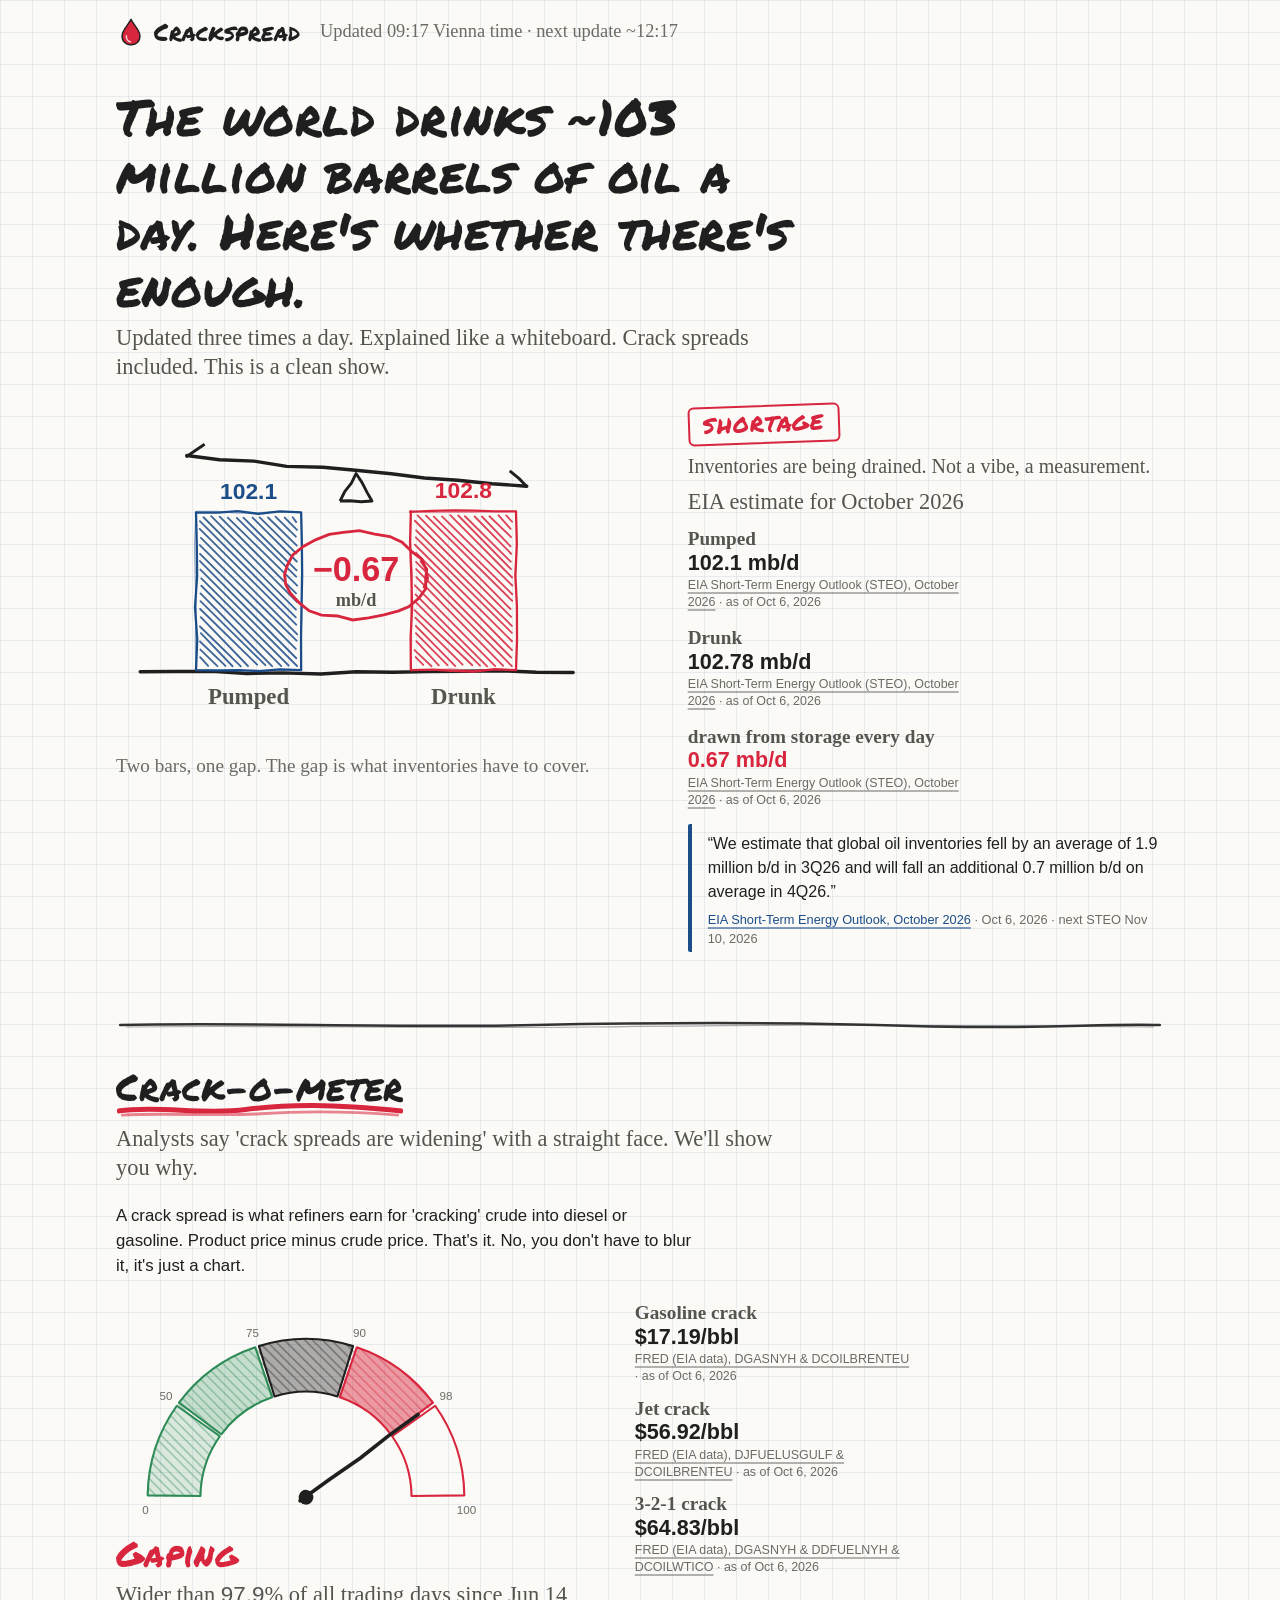
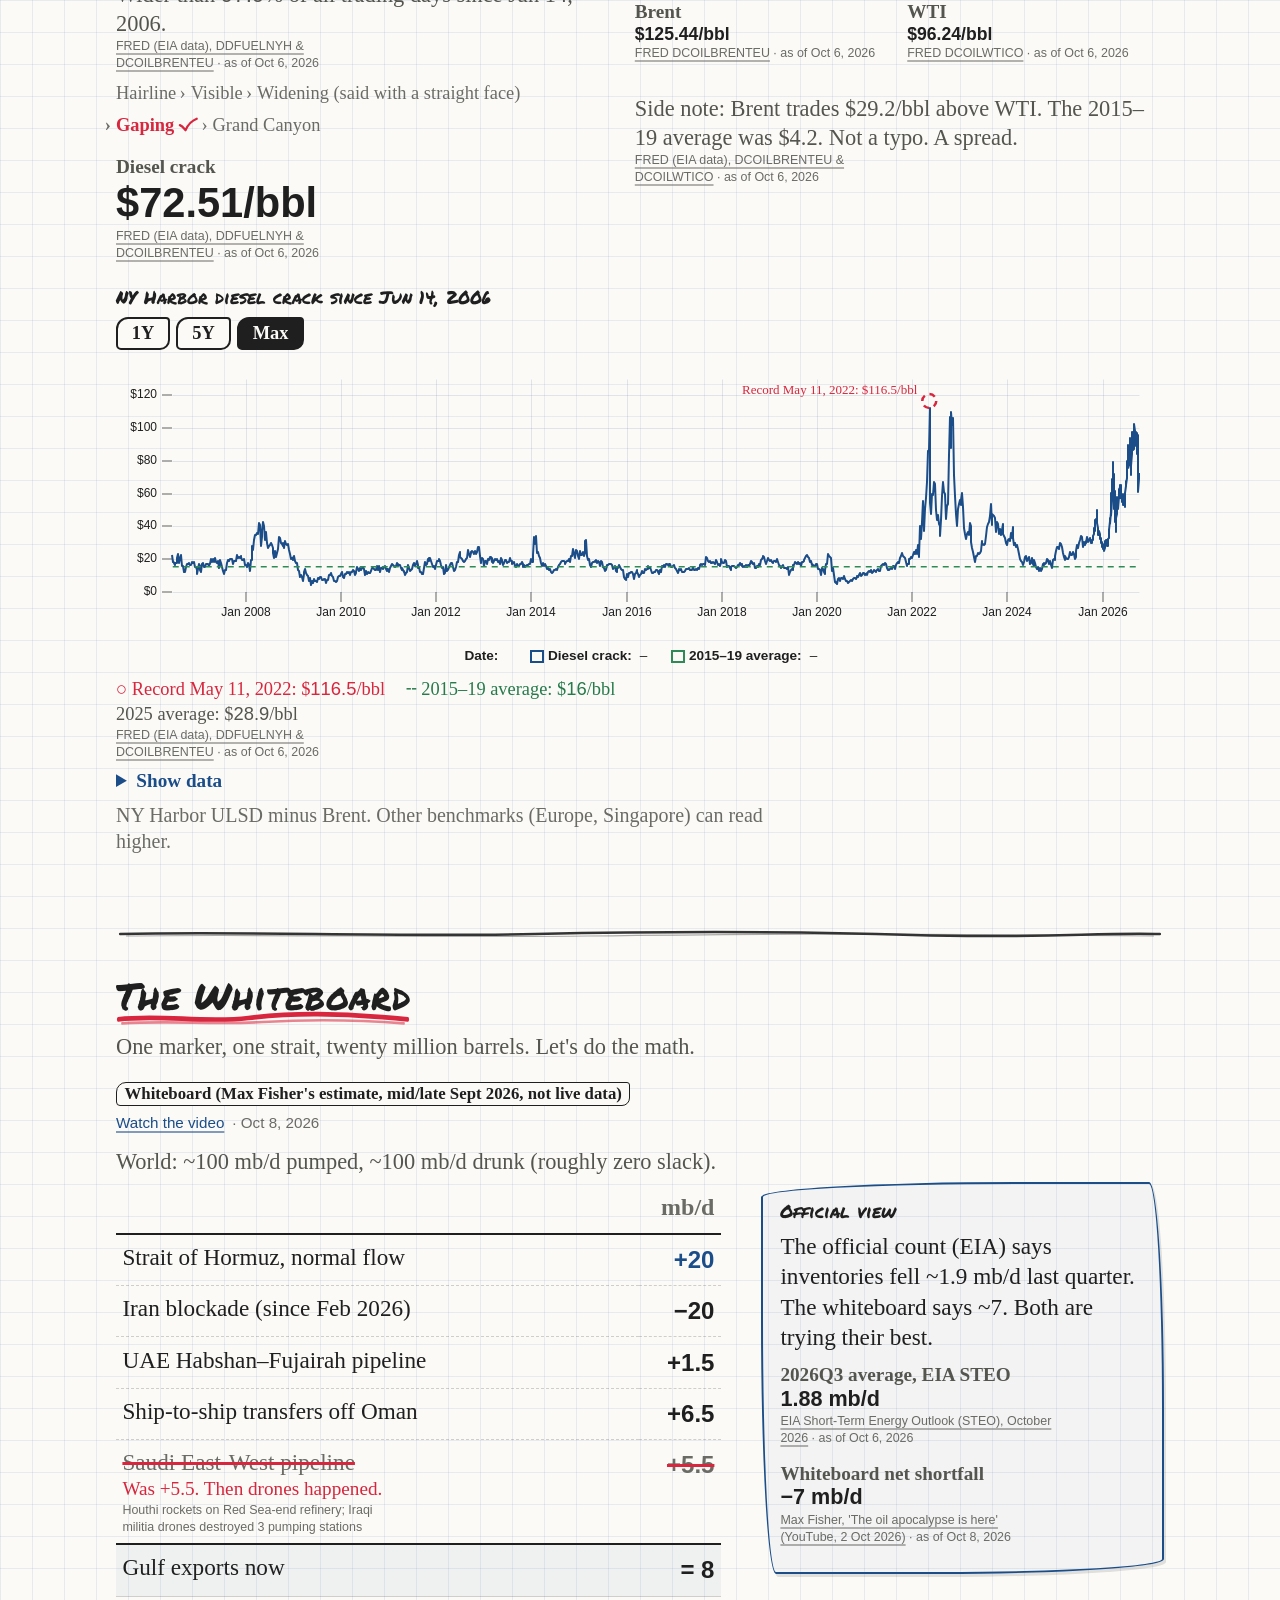
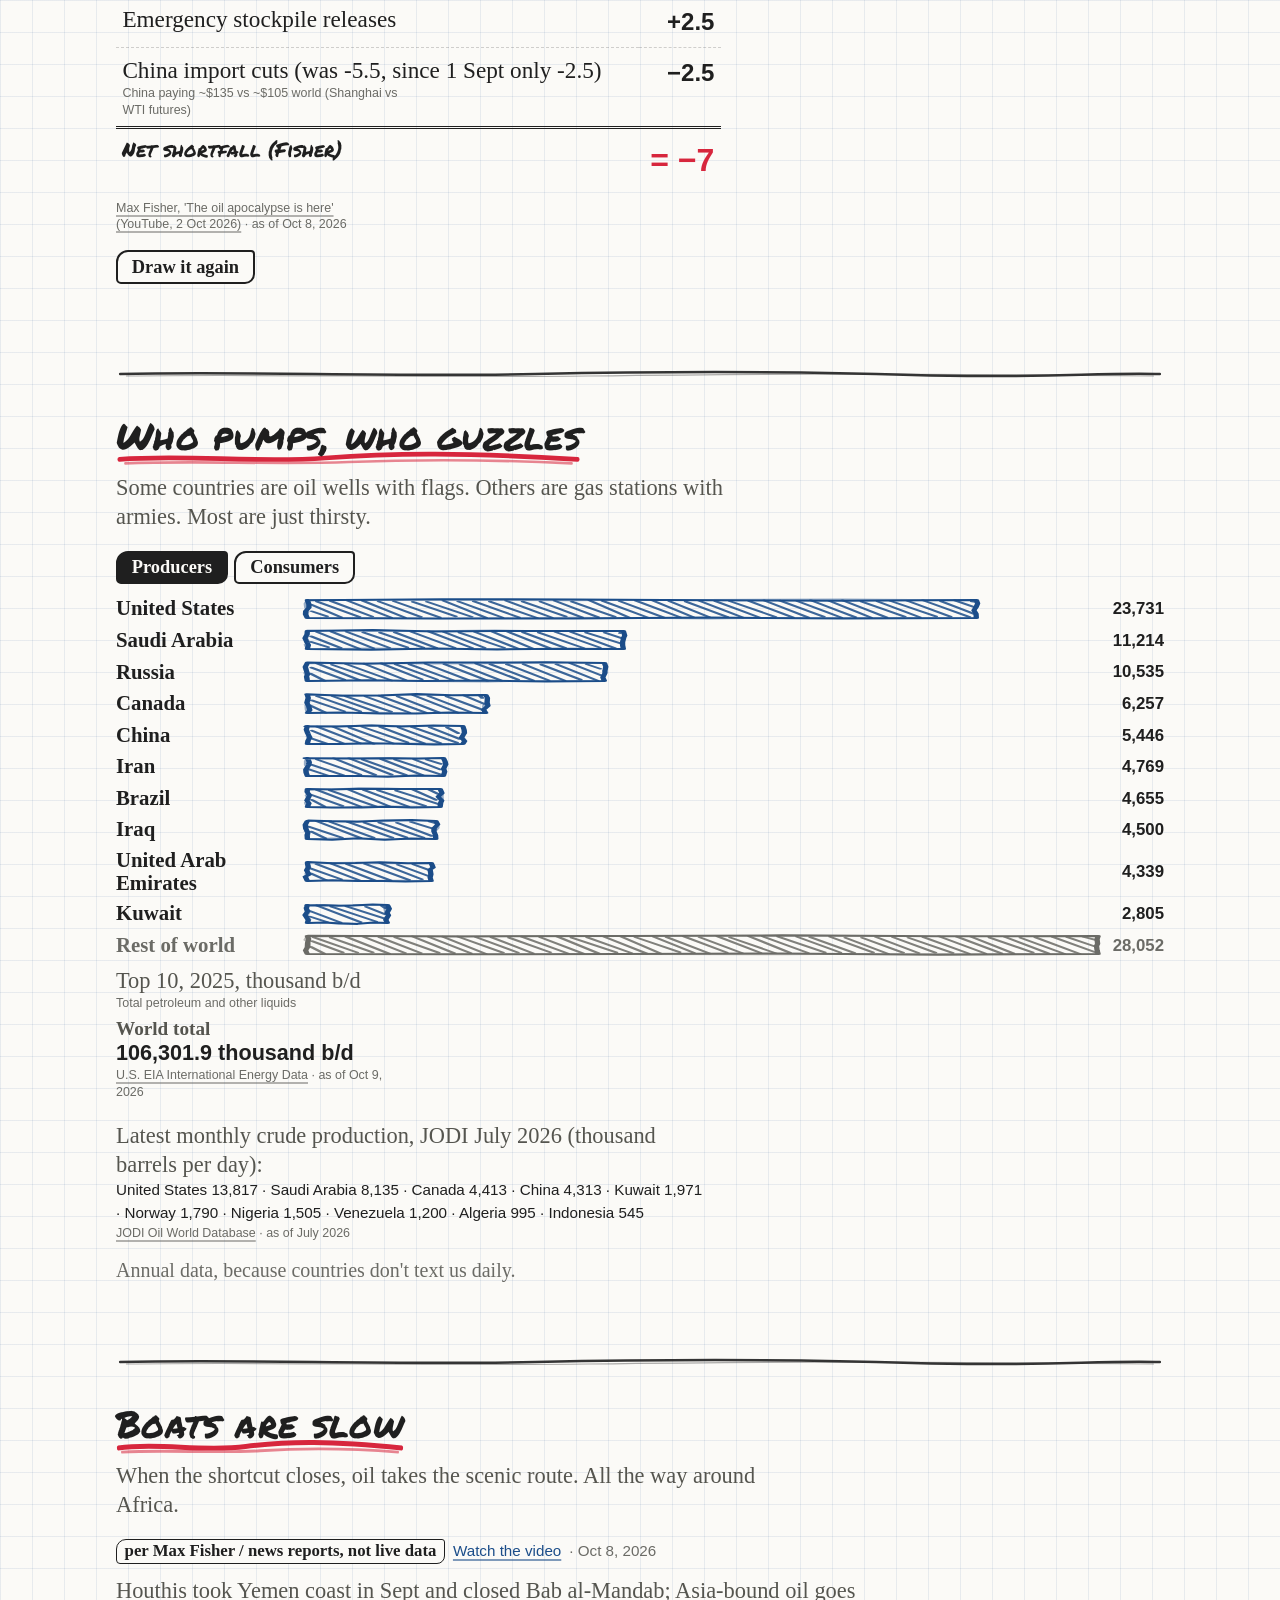
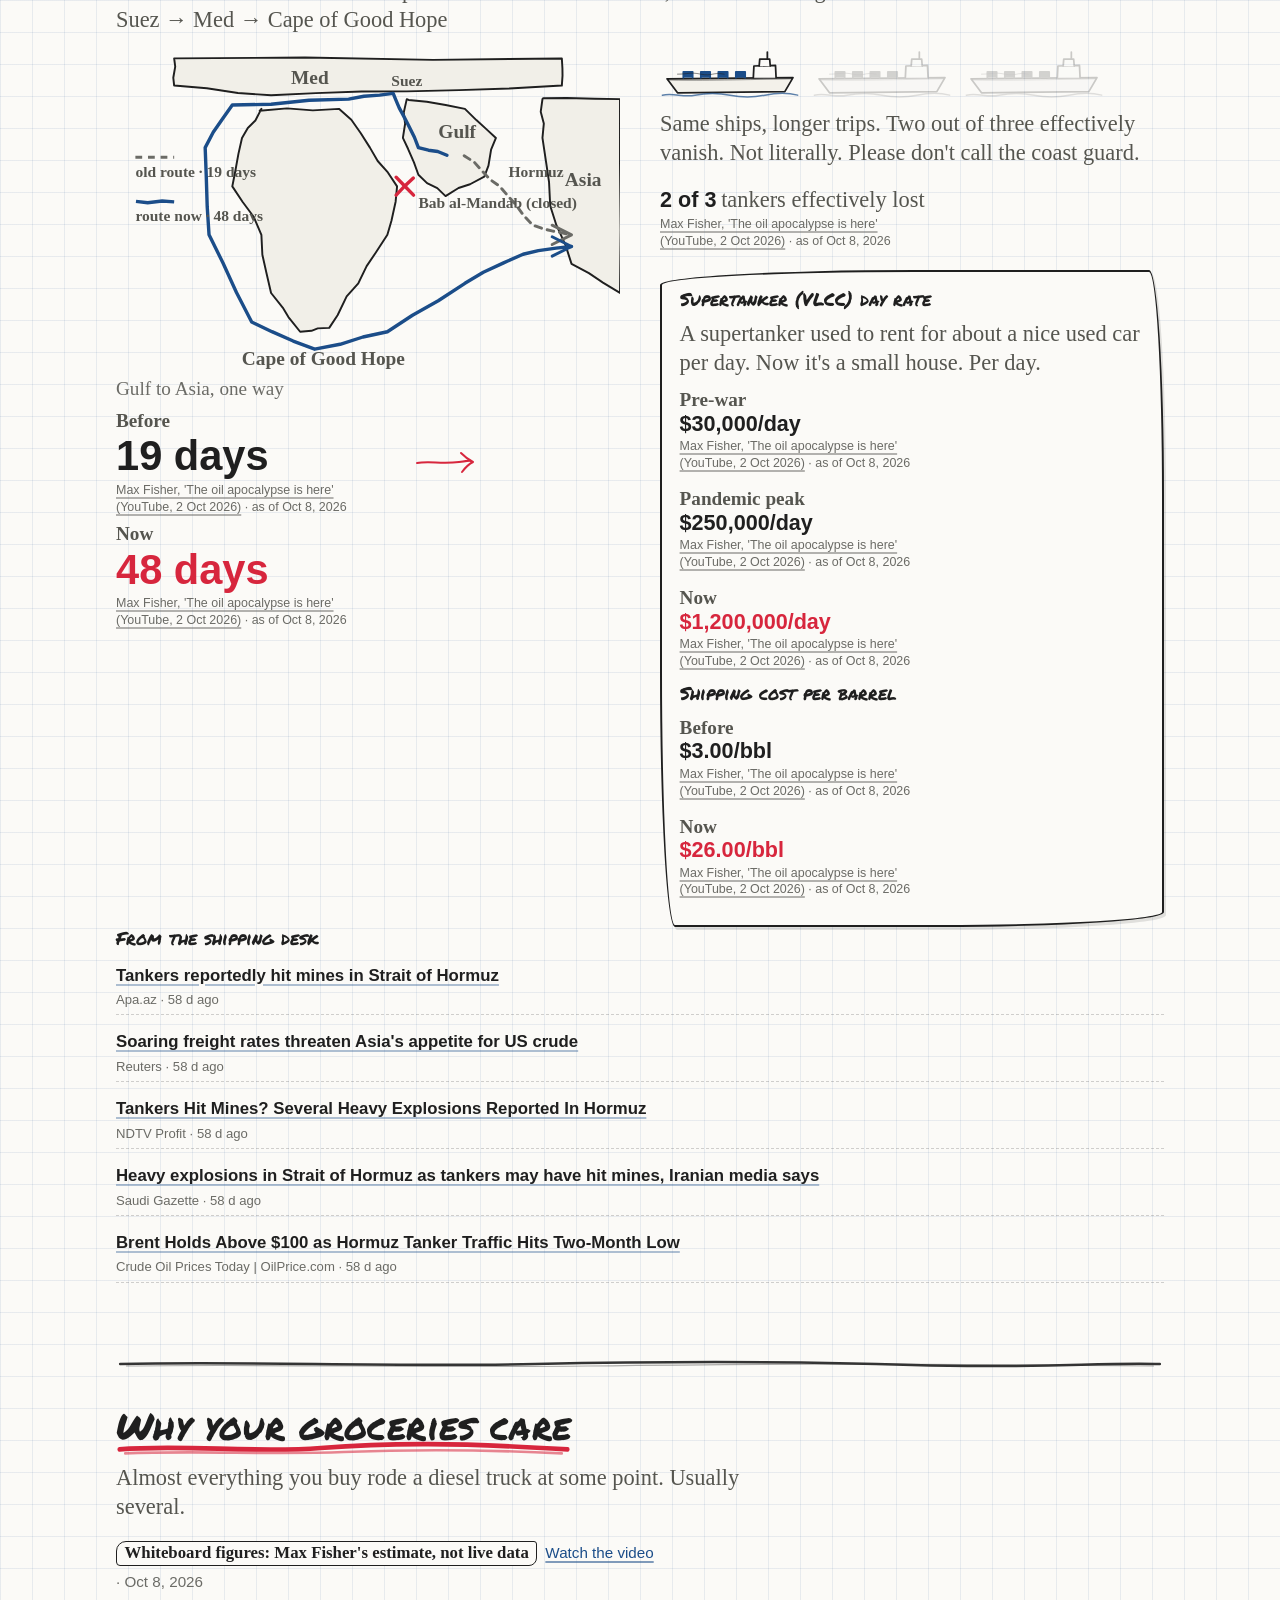
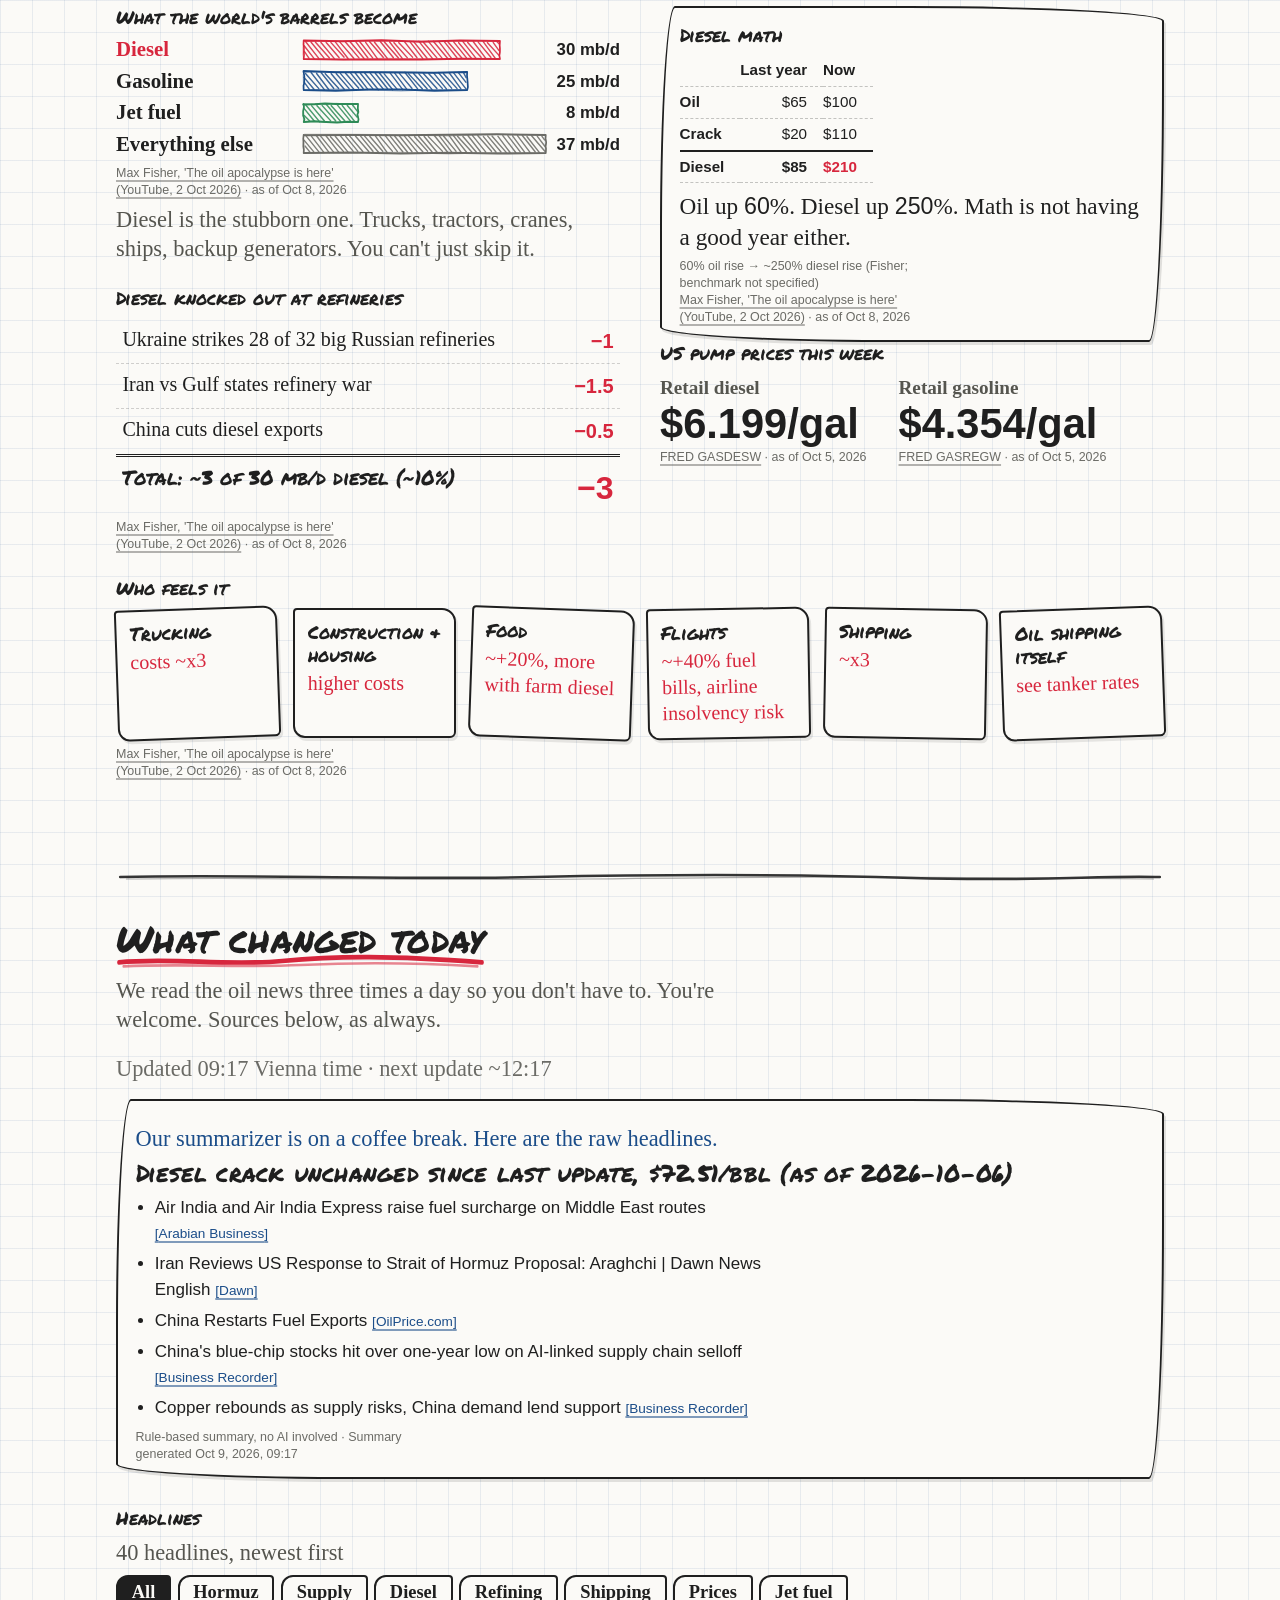
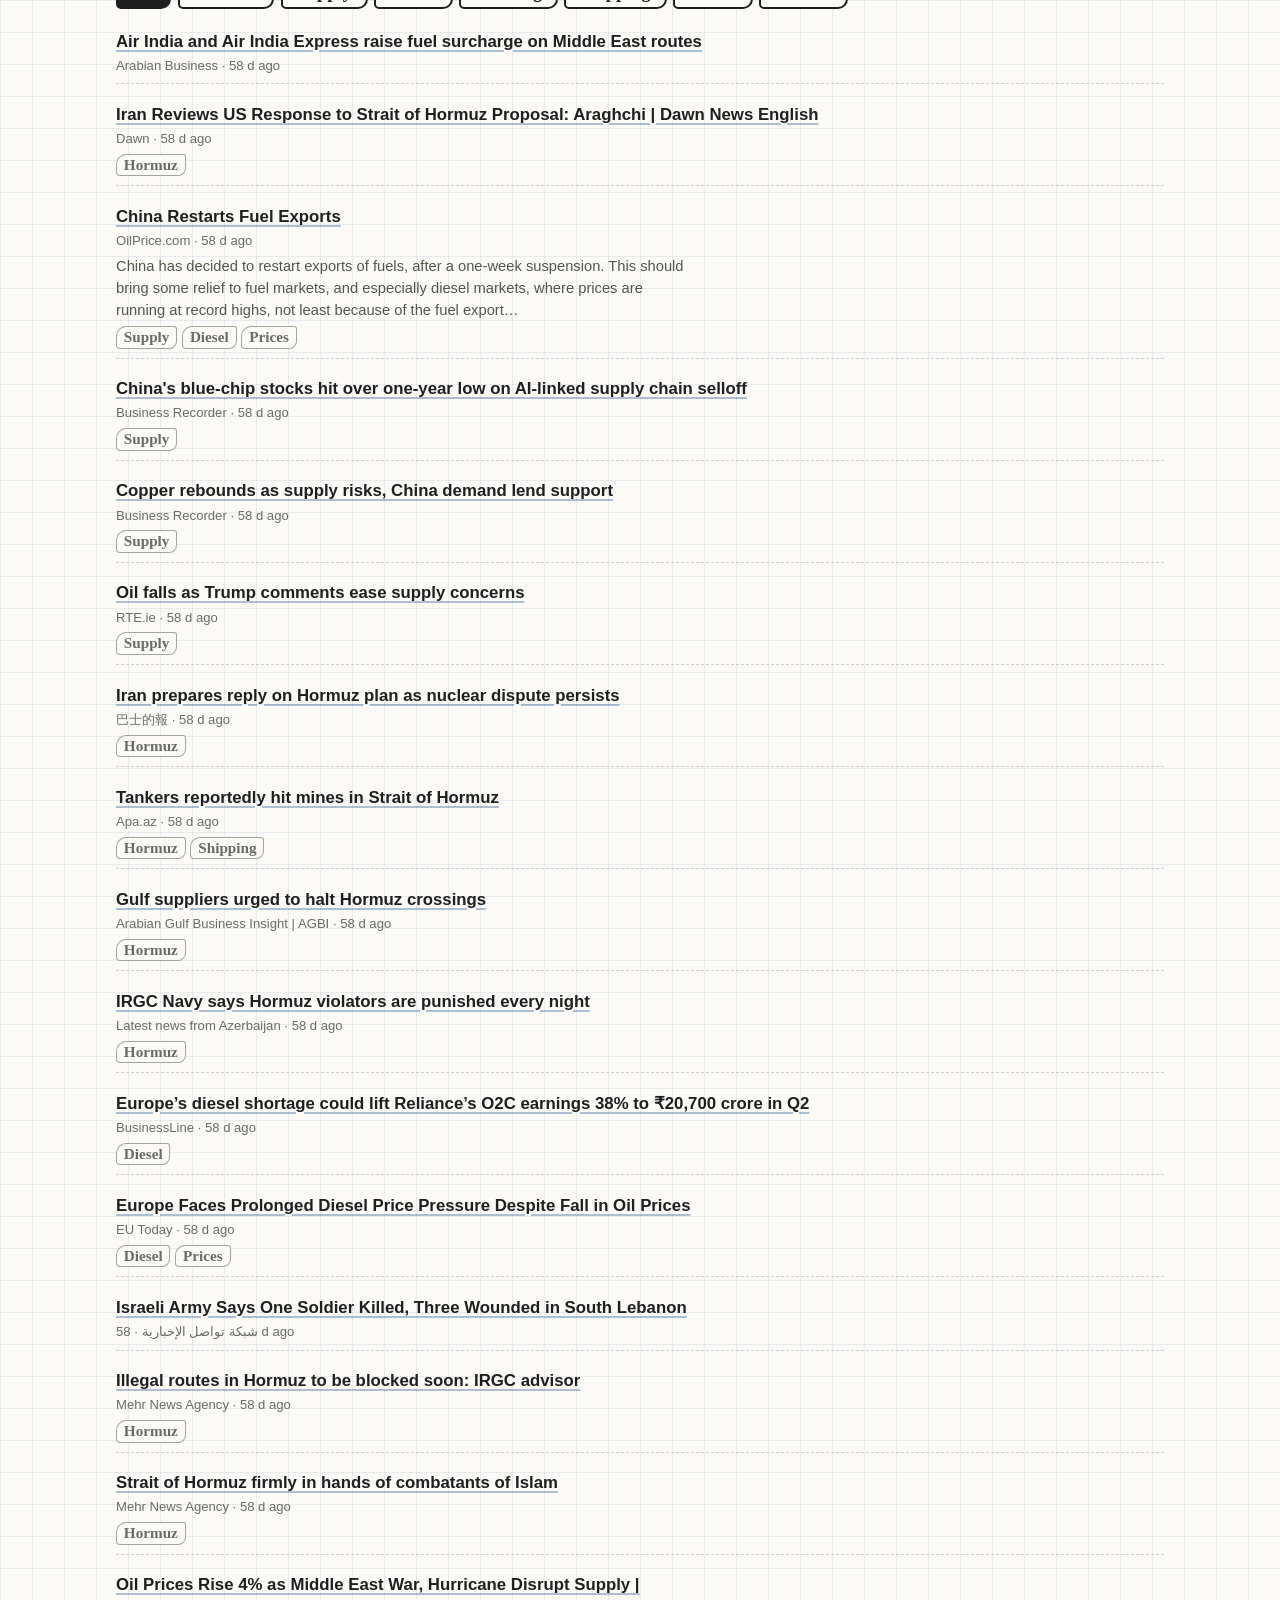
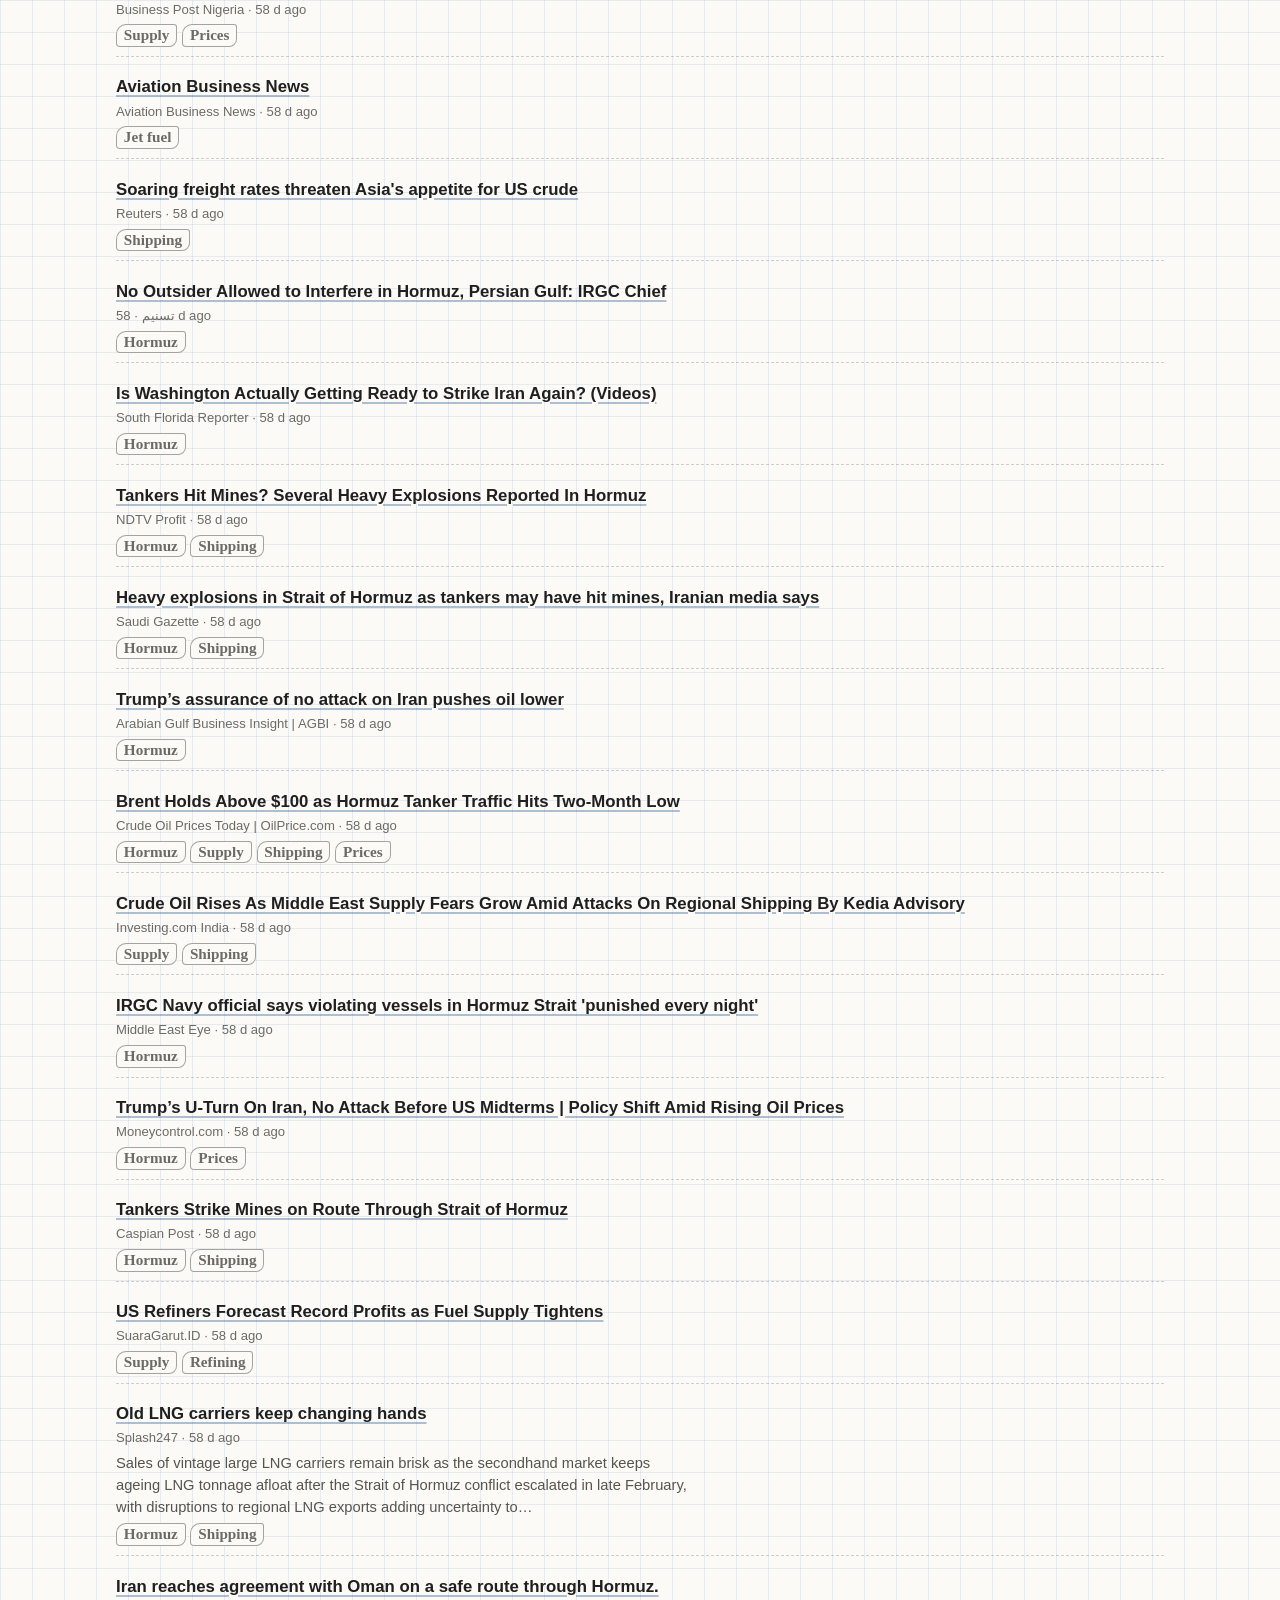
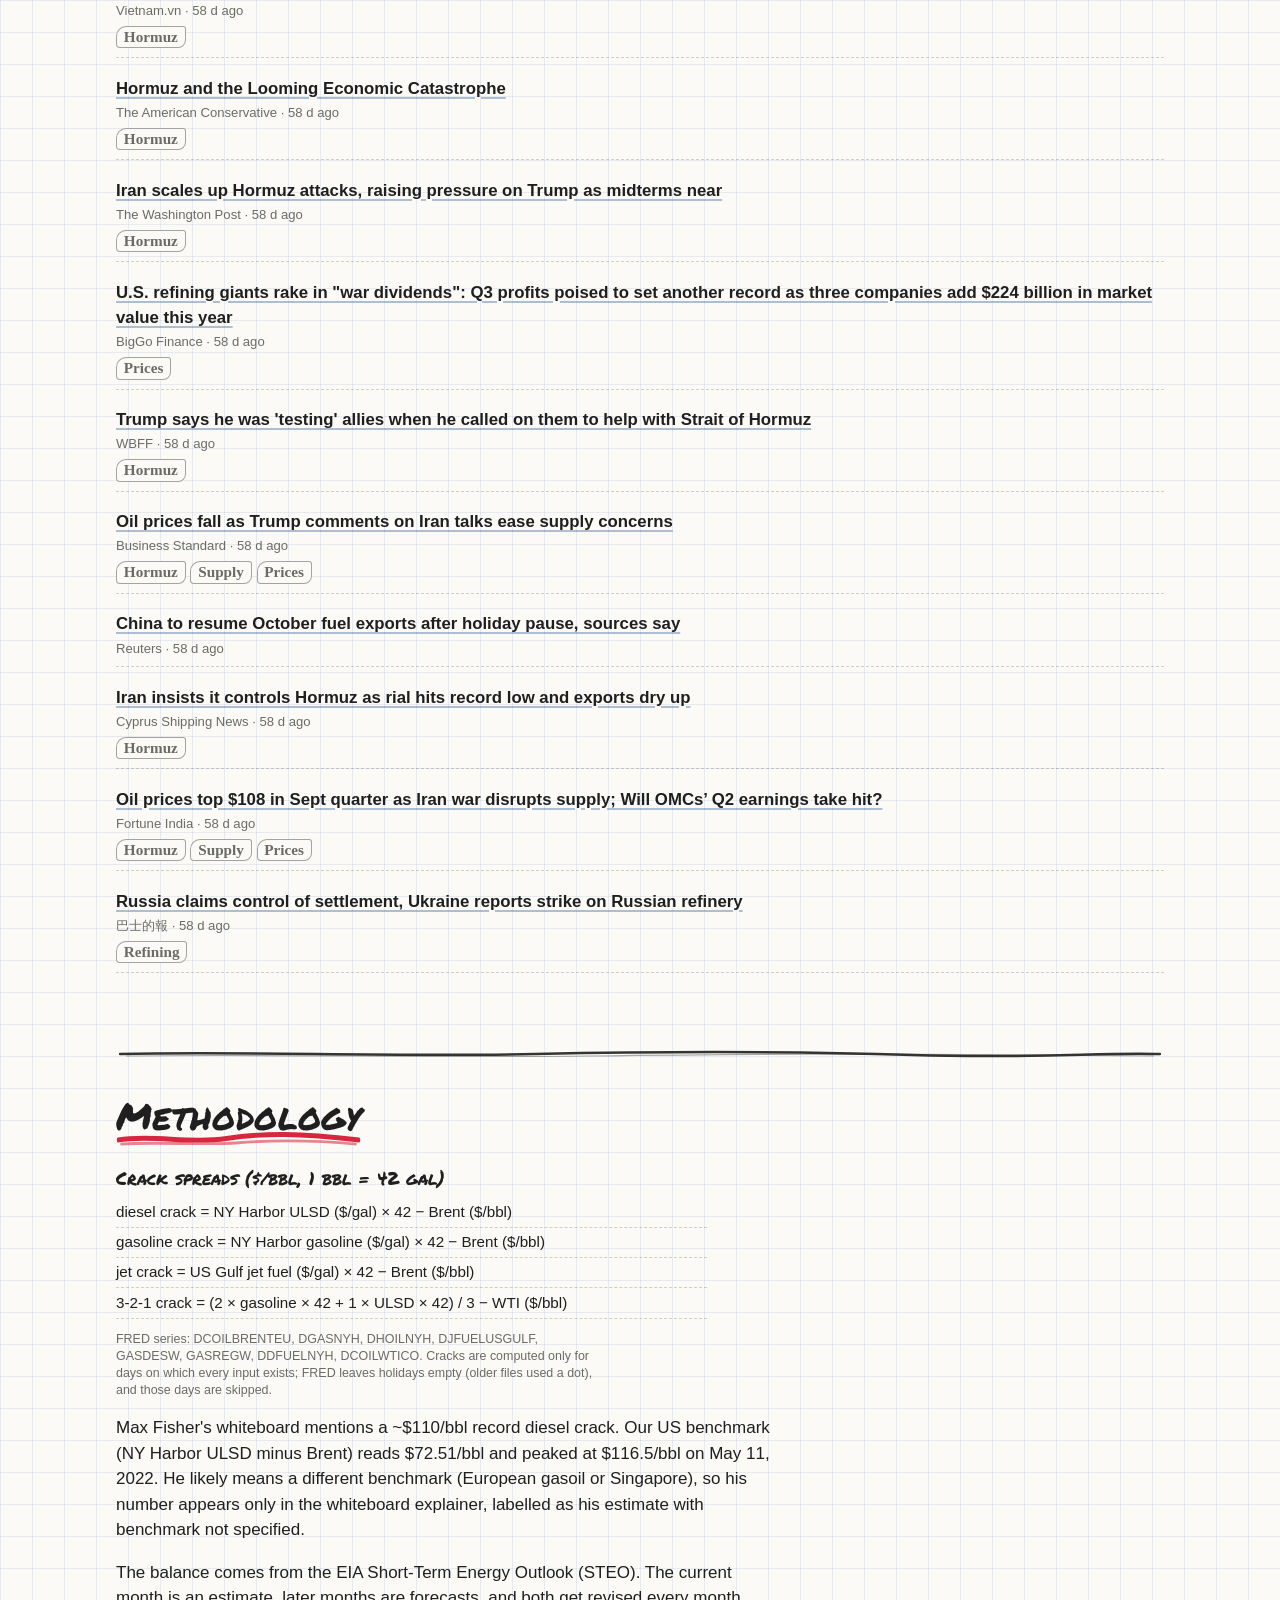
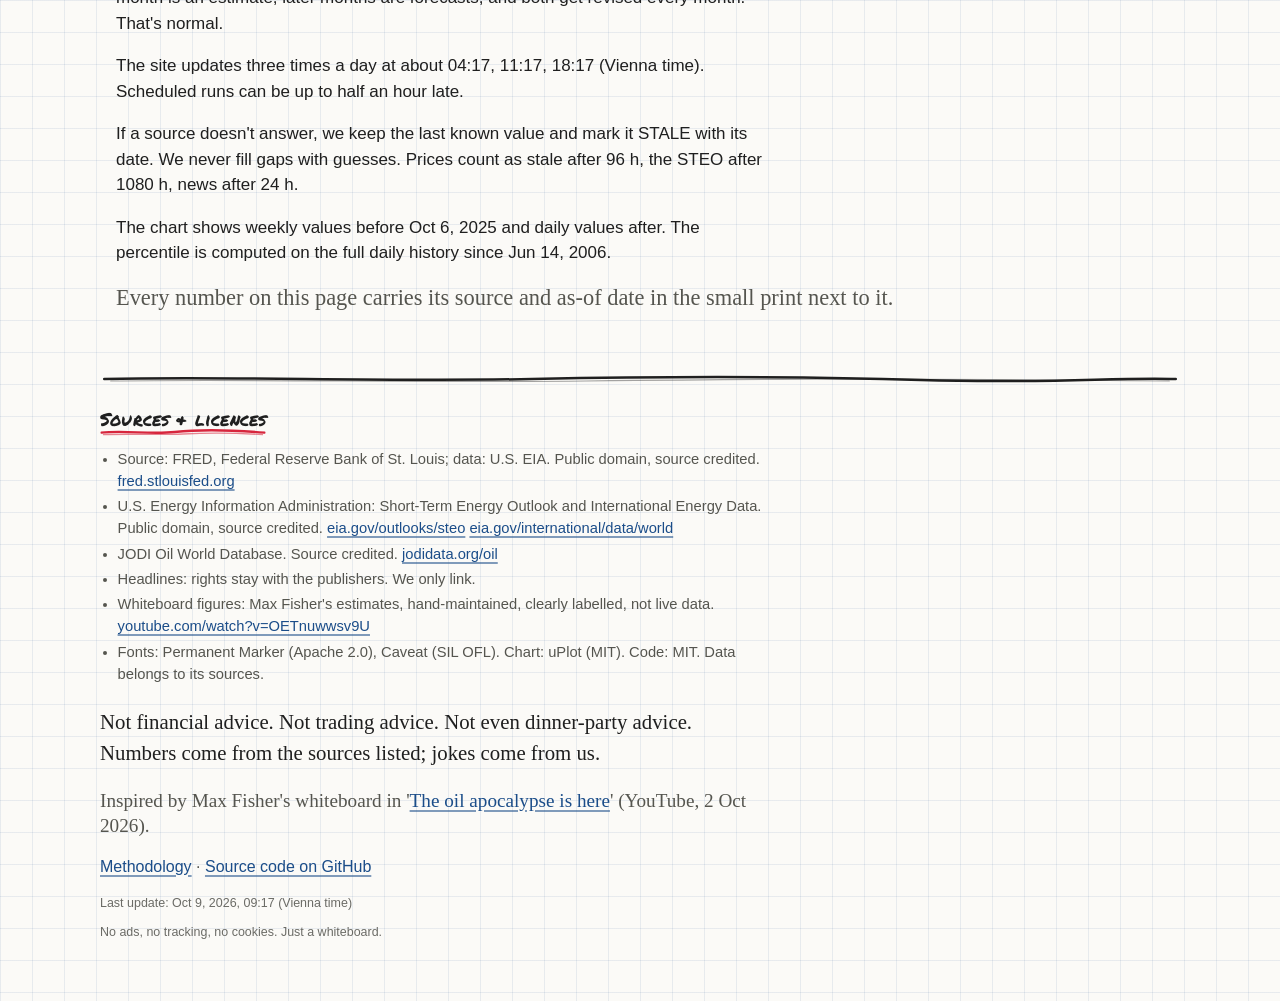
==== site/index.html @ 5ef62607 "Crackspread: initial build — fetch scripts, data, whiteboard frontend, tests, CI Built from CLAUDE.m" ====
<!doctype html>
<html lang="en">
<head>
  <meta charset="utf-8">
  <meta name="viewport" content="width=device-width, initial-scale=1">
  <title>Crackspread</title>
  <meta name="description" content="The world oil balance, crack spreads and what they mean for trucks, food and flights. Explained like a whiteboard, updated three times a day.">
  <meta name="theme-color" content="#FBFAF7">
  <meta name="robots" content="index, follow">
  <link rel="canonical" href="https://fixoa.github.io/crackspread/">
  <meta property="og:type" content="website">
  <meta property="og:site_name" content="Crackspread">
  <meta property="og:title" content="Crackspread">
  <meta property="og:description" content="The world oil balance, crack spreads and what they mean for trucks, food and flights. Explained like a whiteboard, updated three times a day.">
  <meta property="og:url" content="https://fixoa.github.io/crackspread/">
  <meta property="og:image" content="https://fixoa.github.io/crackspread/img/og.png">
  <meta property="og:image:width" content="1200">
  <meta property="og:image:height" content="630">
  <meta name="twitter:card" content="summary_large_image">
  <meta name="twitter:title" content="Crackspread">
  <meta name="twitter:description" content="The world oil balance, crack spreads and what they mean for trucks, food and flights. Explained like a whiteboard, updated three times a day.">
  <meta name="twitter:image" content="https://fixoa.github.io/crackspread/img/og.png">
  <link rel="icon" href="./favicon.svg" type="image/svg+xml">
  <link rel="stylesheet" href="./js/vendor/uPlot.min.css">
  <link rel="stylesheet" href="./css/style.css">
  <script src="./js/vendor/uPlot.iife.min.js" defer></script>
  <script type="module" src="./js/app.js"></script>
</head>
<body>
  <a class="skip" href="#main" id="skip-link"></a>

  <header class="masthead wrap">
    <a class="brand" href="./"><img src="./favicon.svg" alt="" width="30" height="30"><span id="brand-name"></span></a>
    <p class="updated hand" id="masthead-updated"></p>
    <nav id="lang-nav" class="lang" hidden></nav>
  </header>

  <main id="main" class="wrap">
    <section id="hero" class="section hero" aria-labelledby="hero-title">
      <h1 id="hero-title"></h1>
      <p class="sub hand" id="hero-sub"></p>
      <div class="body" id="hero-body"></div>
    </section>

    <section id="crack" class="section" aria-labelledby="crack-title">
      <h2 id="crack-title"></h2>
      <p class="sub hand" id="crack-sub"></p>
      <div class="body" id="crack-body"></div>
    </section>

    <section id="whiteboard" class="section" aria-labelledby="whiteboard-title">
      <h2 id="whiteboard-title"></h2>
      <p class="sub hand" id="whiteboard-sub"></p>
      <div class="body" id="whiteboard-body"></div>
    </section>

    <section id="countries" class="section" aria-labelledby="countries-title">
      <h2 id="countries-title"></h2>
      <p class="sub hand" id="countries-sub"></p>
      <div class="body" id="countries-body"></div>
    </section>

    <section id="shipping" class="section" aria-labelledby="shipping-title">
      <h2 id="shipping-title"></h2>
      <p class="sub hand" id="shipping-sub"></p>
      <div class="body" id="shipping-body"></div>
    </section>

    <section id="groceries" class="section" aria-labelledby="groceries-title">
      <h2 id="groceries-title"></h2>
      <p class="sub hand" id="groceries-sub"></p>
      <div class="body" id="groceries-body"></div>
    </section>

    <section id="news" class="section" aria-labelledby="news-title">
      <h2 id="news-title"></h2>
      <p class="sub hand" id="news-sub"></p>
      <div class="body" id="news-body"></div>
    </section>

    <section id="methodology" class="section" aria-labelledby="methodology-title">
      <h2 id="methodology-title"></h2>
      <div class="body" id="methodology-body"></div>
    </section>

    <section id="donate" class="section" aria-labelledby="donate-title" hidden>
      <h2 id="donate-title"></h2>
      <div class="body" id="donate-body"></div>
    </section>
  </main>

  <footer id="footer" class="wrap">
    <div id="footer-body"></div>
  </footer>
</body>
</html>
---- site/js/vendor/uPlot.min.css ----
.uplot, .uplot *, .uplot *::before, .uplot *::after {box-sizing: border-box;}.uplot {font-family: system-ui, -apple-system, "Segoe UI", Roboto, "Helvetica Neue", Arial, "Noto Sans", sans-serif, "Apple Color Emoji", "Segoe UI Emoji", "Segoe UI Symbol", "Noto Color Emoji";line-height: 1.5;width: min-content;}.u-title {text-align: center;font-size: 18px;font-weight: bold;}.u-wrap {position: relative;user-select: none;}.u-over, .u-under {position: absolute;}.u-under {overflow: hidden;}.uplot canvas {display: block;position: relative;width: 100%;height: 100%;}.u-axis {position: absolute;}.u-legend {font-size: 14px;margin: auto;text-align: center;}.u-inline {display: block;}.u-inline * {display: inline-block;}.u-inline tr {margin-right: 16px;}.u-legend th {font-weight: 600;}.u-legend th > * {vertical-align: middle;display: inline-block;}.u-legend .u-marker {width: 1em;height: 1em;margin-right: 4px;background-clip: padding-box !important;}.u-inline.u-live th::after {content: ":";vertical-align: middle;}.u-inline:not(.u-live) .u-value {display: none;}.u-series > * {padding: 4px;}.u-series th {cursor: pointer;}.u-legend .u-off > * {opacity: 0.3;}.u-select {background: rgba(0,0,0,0.07);position: absolute;pointer-events: none;}.u-cursor-x, .u-cursor-y {position: absolute;left: 0;top: 0;pointer-events: none;will-change: transform;}.u-hz .u-cursor-x, .u-vt .u-cursor-y {height: 100%;border-right: 1px dashed #607D8B;}.u-hz .u-cursor-y, .u-vt .u-cursor-x {width: 100%;border-bottom: 1px dashed #607D8B;}.u-cursor-pt {position: absolute;top: 0;left: 0;border-radius: 50%;border: 0 solid;pointer-events: none;will-change: transform;/*this has to be !important since we set inline "background" shorthand */background-clip: padding-box !important;}.u-axis.u-off, .u-select.u-off, .u-cursor-x.u-off, .u-cursor-y.u-off, .u-cursor-pt.u-off {display: none;}
---- site/css/style.css ----
/* Crackspread: whiteboard look. Off-white board, faint grid, marker colours, hand fonts for words,
 * a plain sans with tabular figures for every number. Mobile first. */

@font-face {
  font-family: 'Permanent Marker';
  font-style: normal;
  font-weight: 400;
  font-display: swap;
  src: url('../fonts/PermanentMarker-latin.woff2') format('woff2');
  unicode-range: U+0000-00FF, U+0131, U+0152-0153, U+02BB-02BC, U+02C6, U+02DA, U+02DC, U+0304, U+0308, U+0329, U+2000-206F, U+20AC, U+2122, U+2191, U+2193, U+2212, U+2215, U+FEFF, U+FFFD;
}
@font-face {
  font-family: 'Caveat';
  font-style: normal;
  font-weight: 400 700;
  font-display: swap;
  src: url('../fonts/Caveat-latin.woff2') format('woff2');
  unicode-range: U+0000-00FF, U+0131, U+0152-0153, U+02BB-02BC, U+02C6, U+02DA, U+02DC, U+0304, U+0308, U+0329, U+2000-206F, U+20AC, U+2122, U+2191, U+2193, U+2212, U+2215, U+FEFF, U+FFFD;
}

:root {
  --paper: #FBFAF7;
  --paper-2: #F3F1EA;
  --ink: #1F1F1F;
  --ink-soft: #55554F;
  --muted: #6B6B66;   /* 5.1:1 on paper (WCAG AA for small text; #7A7A74 was 4.1:1) */
  --red: #D7263D;
  --blue: #1B4D89;
  --green: #277A4B;   /* text green, 5.1:1 on paper; chart fills keep the marker green #2E8B57 */
  --grid: rgba(27, 77, 137, 0.085);
  --marker: 'Permanent Marker', 'Comic Sans MS', cursive;
  --hand: 'Caveat', 'Bradley Hand', 'Segoe Print', cursive;
  --sans: -apple-system, BlinkMacSystemFont, 'Segoe UI', Roboto, 'Helvetica Neue', Arial, 'Noto Sans', sans-serif;
  --wobble: 255px 15px 225px 15px / 15px 225px 15px 255px;
  --wobble-2: 15px 255px 15px 225px / 225px 15px 255px 15px;
  --gutter: 16px;
  --maxw: 1080px;
}

* { box-sizing: border-box; }
html { scroll-behavior: smooth; -webkit-text-size-adjust: 100%; }
body {
  margin: 0;
  color: var(--ink);
  background-color: var(--paper);
  background-image: linear-gradient(var(--grid) 1px, transparent 1px), linear-gradient(90deg, var(--grid) 1px, transparent 1px);
  background-size: 32px 32px, 32px 32px;
  font-family: var(--sans);
  font-size: 17px;
  line-height: 1.5;
  overflow-x: hidden;
}
img, svg { max-width: 100%; height: auto; }
a { color: var(--blue); text-decoration: underline; text-decoration-thickness: 2px; text-underline-offset: 3px; text-decoration-color: rgba(27, 77, 137, 0.55); }
a:hover { text-decoration-color: var(--blue); }
:focus-visible { outline: 3px dashed var(--red); outline-offset: 3px; border-radius: 3px; }
button { font: inherit; color: inherit; }
::selection { background: rgba(215, 38, 61, 0.22); }

.sr-only { position: absolute !important; width: 1px; height: 1px; padding: 0; margin: -1px; overflow: hidden; clip: rect(0 0 0 0); white-space: nowrap; border: 0; }
.skip { position: absolute; left: var(--gutter); top: -60px; background: var(--ink); color: var(--paper); padding: 8px 12px; z-index: 10; font-family: var(--marker); }
.skip:focus { top: 8px; }

.wrap { max-width: var(--maxw); margin: 0 auto; padding: 0 var(--gutter); }

/* ---------- type */
h1, h2, .marker { font-family: var(--marker); font-weight: 400; line-height: 1.15; letter-spacing: 0.01em; margin: 0; color: var(--ink); }
h1 { font-size: clamp(1.75rem, 5.2vw, 3.1rem); max-width: 20ch; }
h2 { font-size: clamp(1.5rem, 4vw, 2.3rem); display: inline-block; padding-bottom: 0.25em; background: url('../img/underline.svg') no-repeat left bottom / 100% 0.45em; }
h3, .marker-sm { font-family: var(--marker); font-weight: 400; font-size: 1.15rem; line-height: 1.25; margin: 0 0 0.5rem; color: var(--ink); }
.marker { font-size: 1.5rem; }
.hand { font-family: var(--hand); font-size: 1.4rem; font-weight: 500; line-height: 1.3; color: var(--ink-soft); }
p.hand { margin: 0.4rem 0; }
.sub { margin: 0.5rem 0 0; max-width: 60ch; }
.red { color: var(--red); }
.num, data, .svg-num { font-family: var(--sans); font-variant-numeric: tabular-nums; font-feature-settings: 'tnum' 1; }
p { max-width: 70ch; }
.explain { font-size: 1.05rem; max-width: 62ch; margin: 1rem 0 1.5rem; }
.note { max-width: 46ch; }
.caption { font-size: 1.2rem; color: var(--muted); }
.footnote { margin-top: 1.5rem; color: var(--muted); font-size: 1.25rem; }

/* ---------- masthead */
.masthead { display: flex; flex-wrap: wrap; align-items: center; gap: 0.5rem 1.25rem; padding-top: 14px; padding-bottom: 6px; }
.brand { display: inline-flex; align-items: center; gap: 0.5rem; font-family: var(--marker); font-size: 1.5rem; color: var(--ink); text-decoration: none; }
.brand img { width: 30px; height: 30px; }
.masthead .updated { margin: 0; font-size: 1.15rem; color: var(--muted); }
.lang { margin-left: auto; }

/* ---------- sections */
.section { padding: 2.75rem 0 1.5rem; position: relative; }
.section + .section::before {
  content: ''; display: block; height: 10px; margin: 0 0 2.25rem;
  background: url('../img/divider.svg') no-repeat left center / 100% 10px; opacity: 0.9;
}
.section .body { margin-top: 1.25rem; }
.hero { padding-top: 2rem; }
.hero .body { margin-top: 1.5rem; }

.cols-2 { display: grid; gap: 1.5rem; grid-template-columns: 1fr; }
.hero-grid { display: grid; gap: 1.5rem; grid-template-columns: 1fr; align-items: start; }
@media (min-width: 900px) {
  .cols-2 { grid-template-columns: 1fr 1fr; gap: 2.5rem; align-items: start; }
  .hero-grid { grid-template-columns: 1.15fr 1fr; }
  .wb-grid { grid-template-columns: 1.2fr 0.8fr; }
  .crack-grid { grid-template-columns: 0.95fr 1.05fr; }
}

/* ---------- boxes, badges, chips */
.box {
  border: 2.5px solid var(--ink); border-radius: var(--wobble); padding: 1rem 1.1rem 0.9rem; background: var(--paper);
  box-shadow: 2px 3px 0 rgba(31, 31, 31, 0.12);
}
.box.official { border-color: var(--blue); background: rgba(27, 77, 137, 0.04); }
.box.math { border-radius: var(--wobble-2); }
.box.summary { border-radius: var(--wobble-2); margin: 1rem 0 1.75rem; }
.box.summary.is-stale { border-style: dashed; }

.badge { display: inline-block; font-family: var(--marker); font-size: 0.95rem; line-height: 1; padding: 0.3em 0.55em; border: 2.5px solid currentColor; border-radius: 6px; letter-spacing: 0.04em; transform: rotate(-2deg); vertical-align: middle; background: var(--paper); }
.badge.stale { color: var(--red); font-size: 0.72rem; padding: 0.22em 0.4em; transform: rotate(-4deg); margin-left: 0.25rem; }
.badge.status { font-size: 1.35rem; padding: 0.3em 0.6em; }
.badge.status.deficit { color: var(--red); }
.badge.status.surplus { color: var(--green); }
.badge.status.balanced { color: var(--blue); }
.status-line { display: flex; flex-wrap: wrap; align-items: center; gap: 0.6rem 1rem; margin: 0 0 0.5rem; }
.tag { display: inline-block; font-family: var(--hand); font-size: 1.05rem; font-weight: 600; color: var(--blue); border: 1.5px solid currentColor; border-radius: 10px 3px 8px 4px; padding: 0 0.45em; margin-left: 0.4em; line-height: 1.35; background: var(--paper); }
.tag.ink { color: var(--ink); margin-left: 0; }

.chips { display: flex; flex-wrap: wrap; gap: 0.4rem; margin: 0.5rem 0 0.75rem; }
.chip {
  font-family: var(--hand); font-weight: 600; font-size: 1.15rem; line-height: 1.1; cursor: pointer;
  border: 2px solid var(--ink); border-radius: 12px 4px 10px 5px; background: var(--paper); color: var(--ink);
  padding: 0.25em 0.75em; text-decoration: none;
}
.chip[aria-pressed="true"], .chip.on { background: var(--ink); color: var(--paper); }
.chip:hover { border-color: var(--blue); }
.btn {
  display: inline-block; font-family: var(--marker); font-size: 1.2rem; color: var(--paper); background: var(--red); text-decoration: none;
  padding: 0.6em 1.2em; border-radius: 14px 5px 12px 6px; border: 2.5px solid var(--ink); box-shadow: 3px 3px 0 var(--ink); transform: rotate(-1deg);
}
.btn:hover { transform: rotate(0deg) translate(-1px, -1px); box-shadow: 4px 4px 0 var(--ink); }

/* ---------- datapoints */
.dp { display: inline-flex; flex-direction: column; align-items: flex-start; gap: 0.1rem; vertical-align: top; }
.dp.inline { display: inline; }
.dp-label { font-family: var(--hand); font-size: 1.2rem; font-weight: 600; color: var(--ink-soft); line-height: 1.1; }
.dp data { font-size: 1.35rem; font-weight: 600; line-height: 1.15; color: var(--ink); }
.dp.big data { font-size: clamp(1.9rem, 4.5vw, 2.6rem); }
.dp.red data, .dp.gap.deficit data { color: var(--red); }
.dp.gap.surplus data { color: var(--green); }
.dp.is-stale data { color: var(--ink-soft); }
.src, small.src { display: block; font-size: 0.78rem; line-height: 1.35; color: var(--muted); font-family: var(--sans); font-variant-numeric: tabular-nums; max-width: 40ch; }
.src a { color: var(--muted); text-decoration-color: rgba(107, 107, 102, 0.5); }
p.src { max-width: 70ch; }
.dp-row { display: flex; flex-wrap: wrap; gap: 1rem 2rem; margin: 0.75rem 0; }
.dp-row.small .dp data { font-size: 1.1rem; }
.notes { display: block; }
.proposal { display: block; font-size: 0.8rem; color: var(--blue); font-family: var(--sans); margin-top: 0.15rem; max-width: 46ch; }
.proposal::before { content: '↳ '; }

/* ---------- hero */
.hero-visual svg { width: 100%; max-width: 480px; display: block; }
.svg-num { font-size: 20px; font-weight: 700; }
.svg-big { font-size: 30px; }
.svg-hand { font-family: var(--hand); font-size: 20px; font-weight: 600; fill: var(--ink-soft); }
.svg-hand-sm { font-family: var(--hand); font-size: 16px; font-weight: 600; fill: var(--ink-soft); }
.svg-tick { font-family: var(--sans); font-size: 11px; }
.month-label { margin-top: 0; }
.quote { margin: 1rem 0 0; padding: 0.5rem 0 0.25rem 1rem; border-left: 4px solid var(--blue); border-radius: 2px; }
.quote p { margin: 0 0 0.35rem; font-size: 1rem; }
.quote footer { font-size: 0.8rem; color: var(--muted); }
.tip { font-size: 1.25rem; }

/* ---------- crack-o-meter */
.gauge-wrap svg { width: 100%; max-width: 380px; display: block; }
/* The needle's rotate(a cx cy) attribute already carries its pivot; no CSS transform-origin on top (it would double the offset and push the needle out of the viewBox). */
.needle { transition: transform 1.4s cubic-bezier(0.2, 0.9, 0.25, 1.05); }
.level-label { font-size: clamp(1.6rem, 4vw, 2.2rem); color: var(--red); margin: 0.25rem 0 0; }
.levels { list-style: none; padding: 0; margin: 0.5rem 0 1rem; display: flex; flex-wrap: wrap; gap: 0.3rem 0.9rem; font-family: var(--hand); font-size: 1.15rem; color: var(--muted); }
.levels li { position: relative; }
.levels li + li::before { content: '›'; position: absolute; left: -0.7rem; color: var(--muted); }
.levels li.current { color: var(--red); font-weight: 700; }
.levels li.current::after { content: ''; display: inline-block; width: 1.1em; height: 0.8em; margin-left: 0.2em; background: url('../img/check.svg') no-repeat center / contain; vertical-align: -0.05em; }
.crack-values { display: flex; flex-direction: column; gap: 0.8rem; }
.crack-values .dp { display: flex; }
.chart-block { margin-top: 1.5rem; }
.uplot-host { width: 100%; min-height: 280px; }
.uplot, .u-legend { font-family: var(--sans) !important; }
.u-legend { font-size: 0.85rem; }
.u-legend .u-series { font-variant-numeric: tabular-nums; }
.legend { font-size: 1.15rem; margin: 0.4rem 0 0.6rem; }
.lg { white-space: nowrap; margin-right: 1rem; }
.lg.red { color: var(--red); }
.lg.green { color: var(--green); }
.lg.red::before { content: '○ '; }
.lg.green::before { content: '╌ '; }
details.showdata summary { cursor: pointer; font-family: var(--hand); font-size: 1.2rem; font-weight: 600; color: var(--blue); }
.data-table { border-collapse: collapse; margin: 0.5rem 0; font-size: 0.95rem; }
.data-table th, .data-table td { text-align: left; padding: 0.25rem 1rem 0.25rem 0; border-bottom: 1px dashed rgba(31, 31, 31, 0.25); }
.data-table td.num, .data-table th.num { text-align: right; }
.data-table tr.total td, .data-table tr.total th { font-weight: 700; border-top: 2px solid var(--ink); }

/* ---------- whiteboard ledger */
.wb-label { display: flex; flex-wrap: wrap; align-items: center; gap: 0.35rem 0.5rem; font-size: 0.95rem; color: var(--muted); margin: 0.25rem 0 0.75rem; }
.ledger { width: 100%; border-collapse: collapse; font-size: 1.1rem; }
.ledger th, .ledger td { text-align: left; vertical-align: top; padding: 0.45rem 0.4rem; border-bottom: 1.5px dashed rgba(31, 31, 31, 0.2); }
.ledger thead th { font-family: var(--hand); font-size: 1.1rem; color: var(--muted); border-bottom: 2px solid var(--ink); }
.ledger th[scope="row"] { font-weight: 400; }
.ledger .lbl { display: block; font-size: 1.45rem; color: var(--ink); }
.ledger td.num, .ledger th.num { text-align: right; white-space: nowrap; font-weight: 700; font-size: 1.5rem; }
.ledger tr.baseline td.num { color: var(--blue); }
.ledger tr.subtotal th, .ledger tr.subtotal td { border-top: 2.5px solid var(--ink); border-bottom-style: solid; background: rgba(27, 77, 137, 0.05); }
.ledger tr.total th, .ledger tr.total td { border-top: 3px double var(--ink); border-bottom: none; }
.ledger tr.total td.num { color: var(--red); font-size: 2rem; }
.ledger tr.total .lbl { font-family: var(--marker); font-size: 1.25rem; }
.ledger tr.struck .lbl, .ledger tr.struck td.num data { text-decoration: line-through; text-decoration-color: var(--red); text-decoration-thickness: 3px; color: var(--muted); }
.ledger .status-note { display: block; font-size: 1.2rem; }
.ledger.small { font-size: 1rem; }
.ledger.small .lbl { font-size: 1.25rem; }
.ledger.small td.num { font-size: 1.25rem; }
.ledger-src { margin: 0.5rem 0 0; }
.ledger tbody tr { opacity: 0; transform: translateX(-10px); transition: opacity 0.4s ease-out, transform 0.4s ease-out; }
.ledger tbody tr.drawn { opacity: 1; transform: none; }
.big-note { font-size: 1.45rem; color: var(--ink); }

/* ---------- countries */
.bars { list-style: none; margin: 0.5rem 0; padding: 0; display: grid; gap: 0.4rem; }
.bars li { display: grid; grid-template-columns: minmax(7.5rem, 11rem) 1fr auto; align-items: center; gap: 0.6rem; }
.bars .c-name { font-family: var(--hand); font-size: 1.3rem; font-weight: 600; line-height: 1.1; color: var(--ink); overflow-wrap: anywhere; }
.bars .hbar { width: 100%; height: 22px; display: block; }
.bars data { font-weight: 600; font-size: 1.05rem; white-space: nowrap; }
.bars li.rest .c-name, .bars li.rest data { color: var(--muted); }
.jodi { margin-top: 1.25rem; font-size: 0.95rem; }
.jodi .hand { display: block; }
.jodi-item { white-space: nowrap; }

/* ---------- shipping */
.route svg { width: 100%; max-width: 560px; display: block; }
.days { display: flex; align-items: center; flex-wrap: wrap; gap: 0.5rem 1.25rem; margin: 0.5rem 0 1rem; }
.days .arrow { width: 64px; height: 32px; }
.now-wrap { display: inline-flex; flex-direction: column; }
.fleet { display: flex; gap: 0.75rem; align-items: center; margin: 0.25rem 0 0.5rem; }
.tanker { width: 30%; max-width: 140px; height: auto; }
.tanker.faded { opacity: 0.22; filter: grayscale(1); }
.tankers { margin-bottom: 1.25rem; }
.num-line data { font-size: 1.35rem; font-weight: 700; }

/* ---------- groceries */
.mix, .shock, .retail, .impacts { margin-bottom: 1.5rem; }
.bars li.diesel .c-name { color: var(--red); }
.stickies { list-style: none; padding: 0; margin: 0.5rem 0; display: grid; grid-template-columns: repeat(auto-fill, minmax(160px, 1fr)); gap: 0.9rem; }
.sticky { border: 2px solid var(--ink); border-radius: 4px 14px 6px 12px; padding: 0.7rem 0.8rem; background: var(--paper); transform: rotate(var(--r, 0deg)); box-shadow: 2px 3px 0 rgba(31, 31, 31, 0.1); display: flex; flex-direction: column; gap: 0.2rem; }
.sticky .marker-sm { margin: 0; }
.sticky .hand { font-size: 1.25rem; color: var(--red); }

/* ---------- news */
.updated { color: var(--muted); }
.fallback { color: var(--blue); margin-top: 0; }
.changes { padding-left: 1.2rem; margin: 0.5rem 0; }
.changes li { margin: 0.35rem 0; max-width: 70ch; }
.cite { font-size: 0.85rem; white-space: nowrap; }
.cite::before { content: '['; }
.cite::after { content: ']'; }
.quips { color: var(--ink-soft); }
.headlines { list-style: none; padding: 0; margin: 0.5rem 0; display: grid; gap: 0.6rem; }
.headline { padding: 0.5rem 0; border-bottom: 1.5px dashed rgba(31, 31, 31, 0.2); }
.headline .title { font-size: 1.05rem; font-weight: 600; color: var(--ink); text-decoration-color: rgba(27, 77, 137, 0.35); }
.headline .title:hover { color: var(--blue); }
.headline .meta { display: block; font-size: 0.82rem; color: var(--muted); margin-top: 0.1rem; }
.headline .snippet { font-size: 0.92rem; color: var(--ink-soft); margin: 0.25rem 0 0; }
.headline .topics { display: block; margin-top: 0.2rem; }
.headline .topics .tag { font-size: 0.95rem; margin: 0 0.3rem 0 0; color: var(--muted); border-color: rgba(107, 107, 102, 0.6); }
.headlines.compact .headline { padding: 0.3rem 0; }
.headlines.compact .snippet, .headlines.compact .topics { display: none; }

/* ---------- methodology, donate, footer */
.formulas { list-style: none; padding: 0; margin: 0 0 0.5rem; font-size: 0.95rem; }
.formulas li { padding: 0.2rem 0; border-bottom: 1px dashed rgba(31, 31, 31, 0.2); max-width: 70ch; }
#donate { text-align: left; }
#donate .body { border: 3px solid var(--ink); border-radius: var(--wobble); padding: 1.25rem 1.25rem 1rem; max-width: 640px; background: var(--paper); }
.donate-headline { margin: 0 0 0.5rem; }
.cta { margin: 1rem 0 0.75rem; }
footer#footer { padding: 2rem 0 3rem; font-size: 0.92rem; color: var(--ink-soft); }
footer#footer::before { content: ''; display: block; height: 10px; margin: 0 0 1.5rem; background: url('../img/divider.svg') no-repeat left center / 100% 10px; }
.sources { padding-left: 1.1rem; margin: 0.25rem 0 1rem; }
.sources li { margin: 0.2rem 0; max-width: 80ch; }
.disclaimer { font-family: var(--hand); font-size: 1.3rem; color: var(--ink); max-width: 60ch; }
.credit { font-size: 1.2rem; }
.footer-nav { font-size: 1rem; }
.unavailable { color: var(--blue); border: 2px dashed var(--blue); border-radius: var(--wobble-2); padding: 0.6rem 1rem; display: inline-block; max-width: 48ch; }

/* ---------- motion, print */
@media (prefers-reduced-motion: reduce) {
  html { scroll-behavior: auto; }
  *, *::before, *::after { animation: none !important; transition: none !important; }
  .ledger tbody tr { opacity: 1; transform: none; }
}
@media print {
  body { background: #fff; font-size: 11pt; }
  .chips, .skip, .btn, .lang, #donate { display: none !important; }
  details.showdata { open: true; }
  details.showdata > * { display: block; }
  .section { break-inside: avoid; padding: 1rem 0; }
  a { color: var(--ink); }
  .box, .sticky { box-shadow: none; }
}
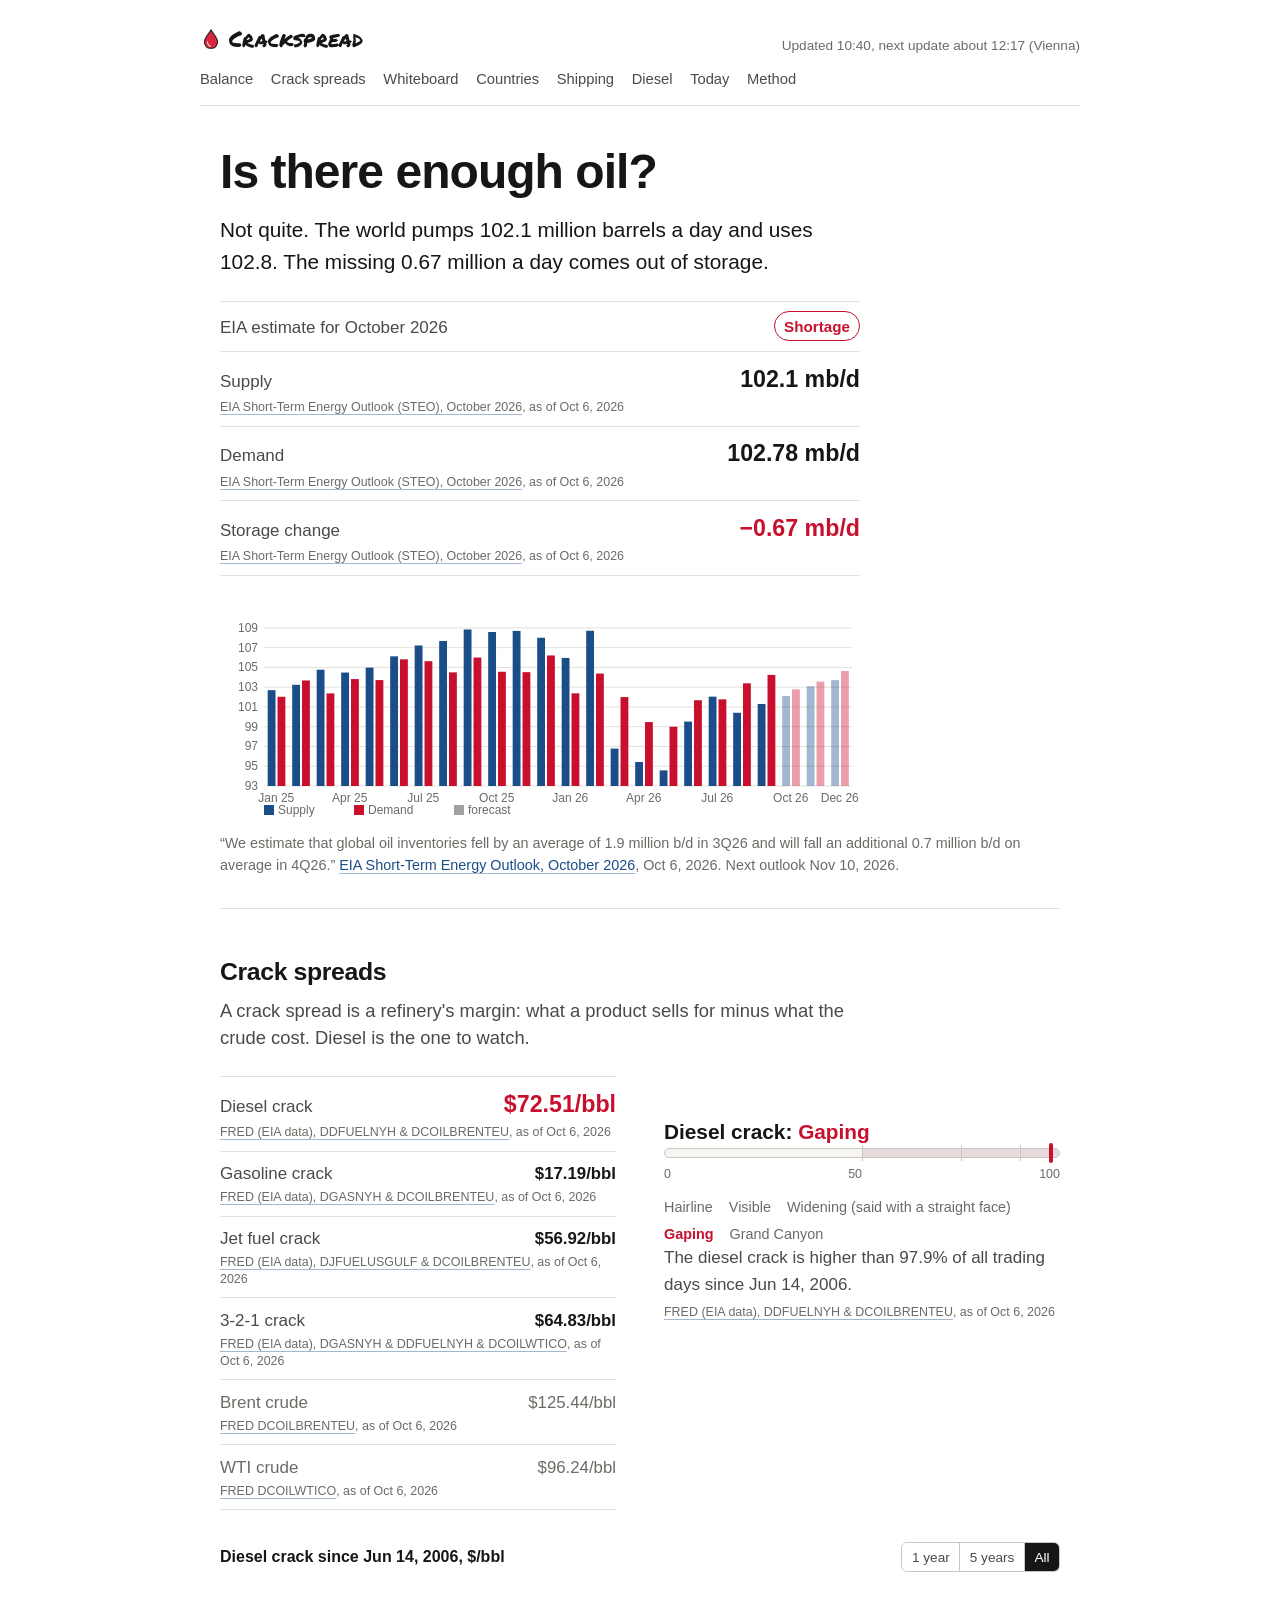
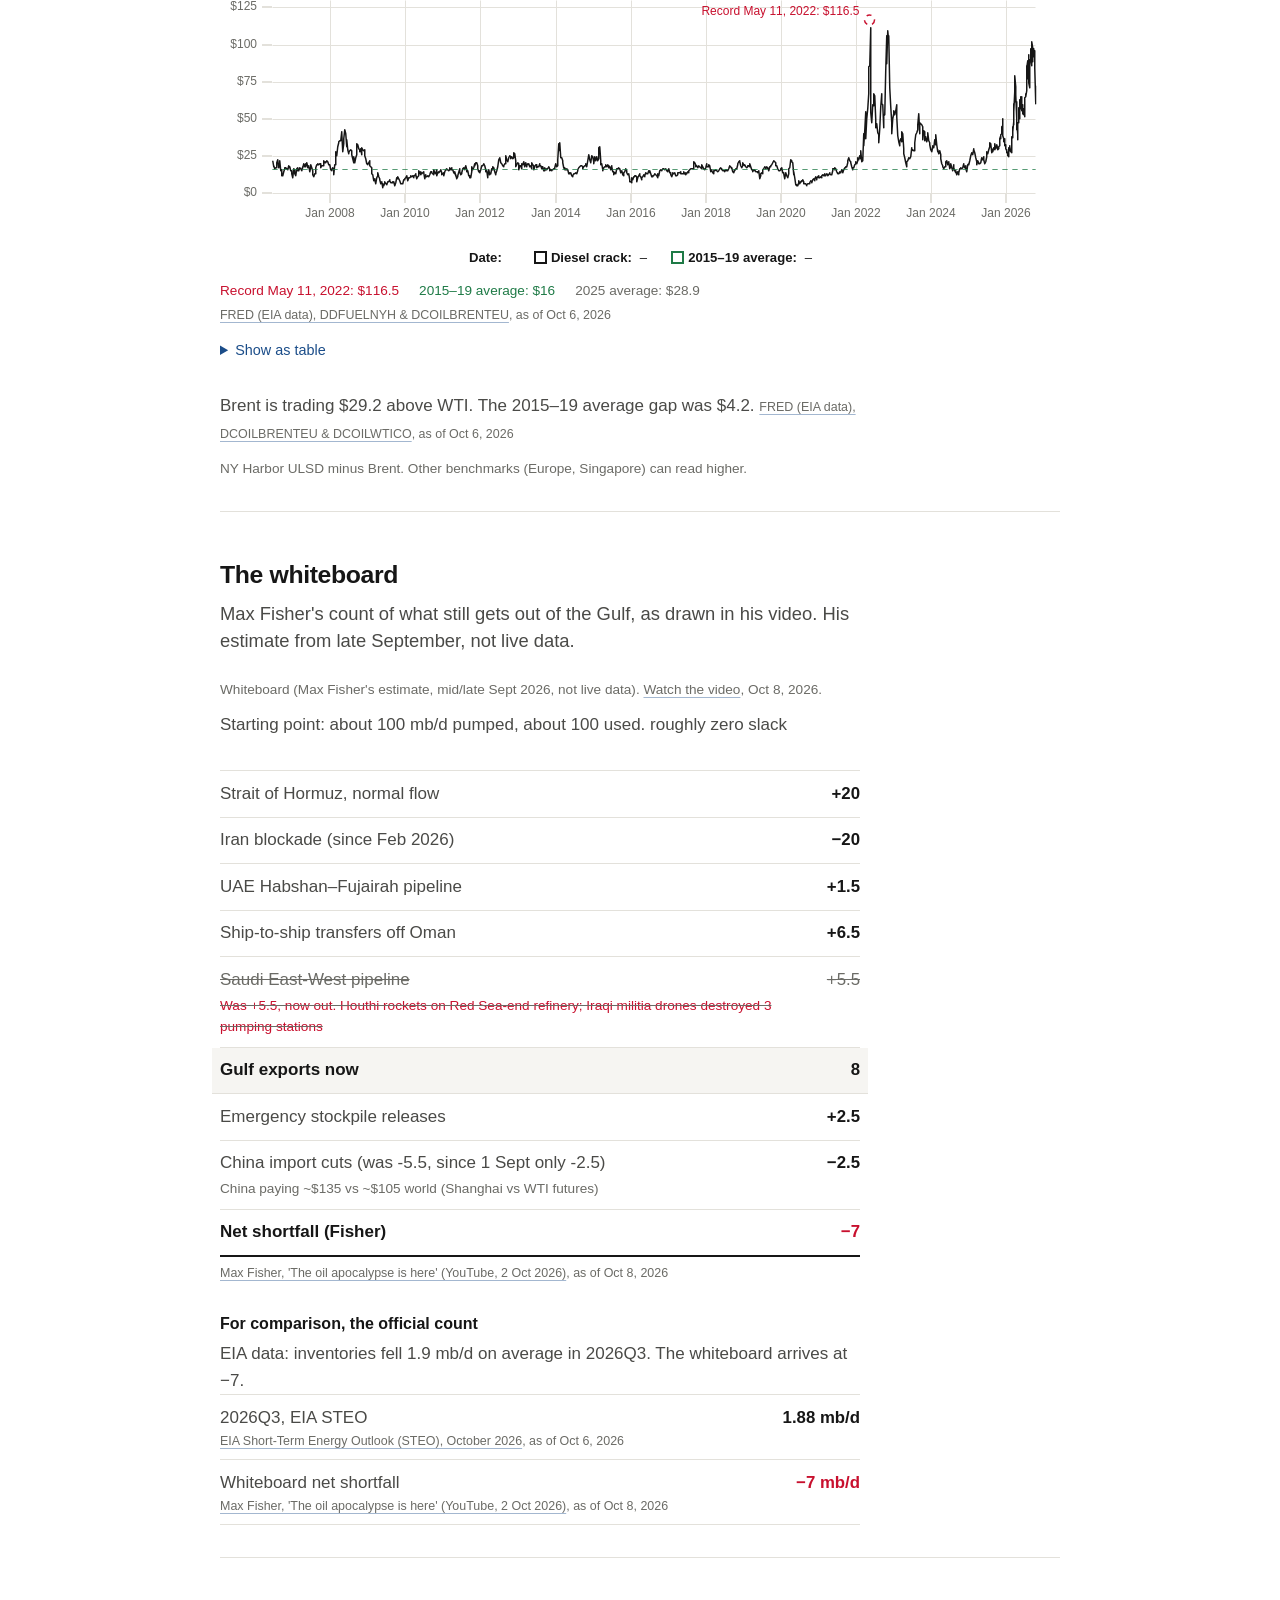
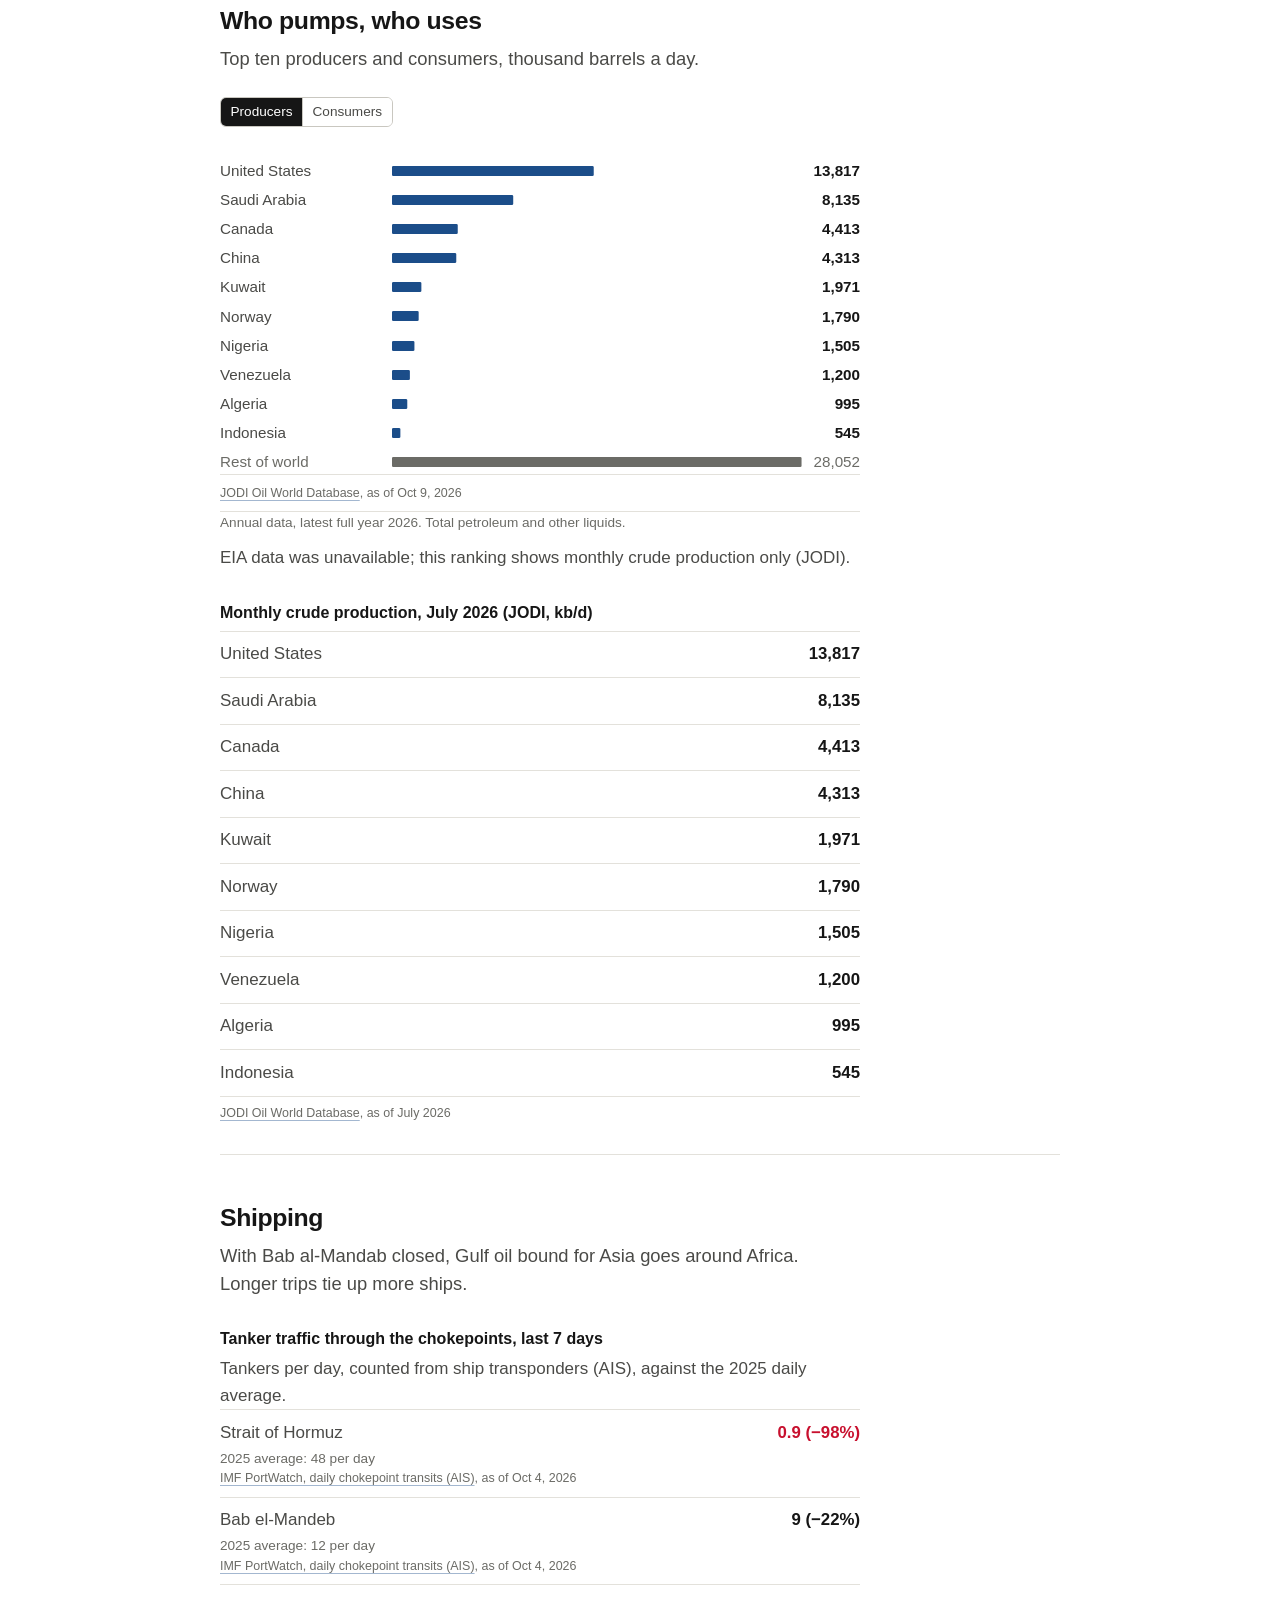
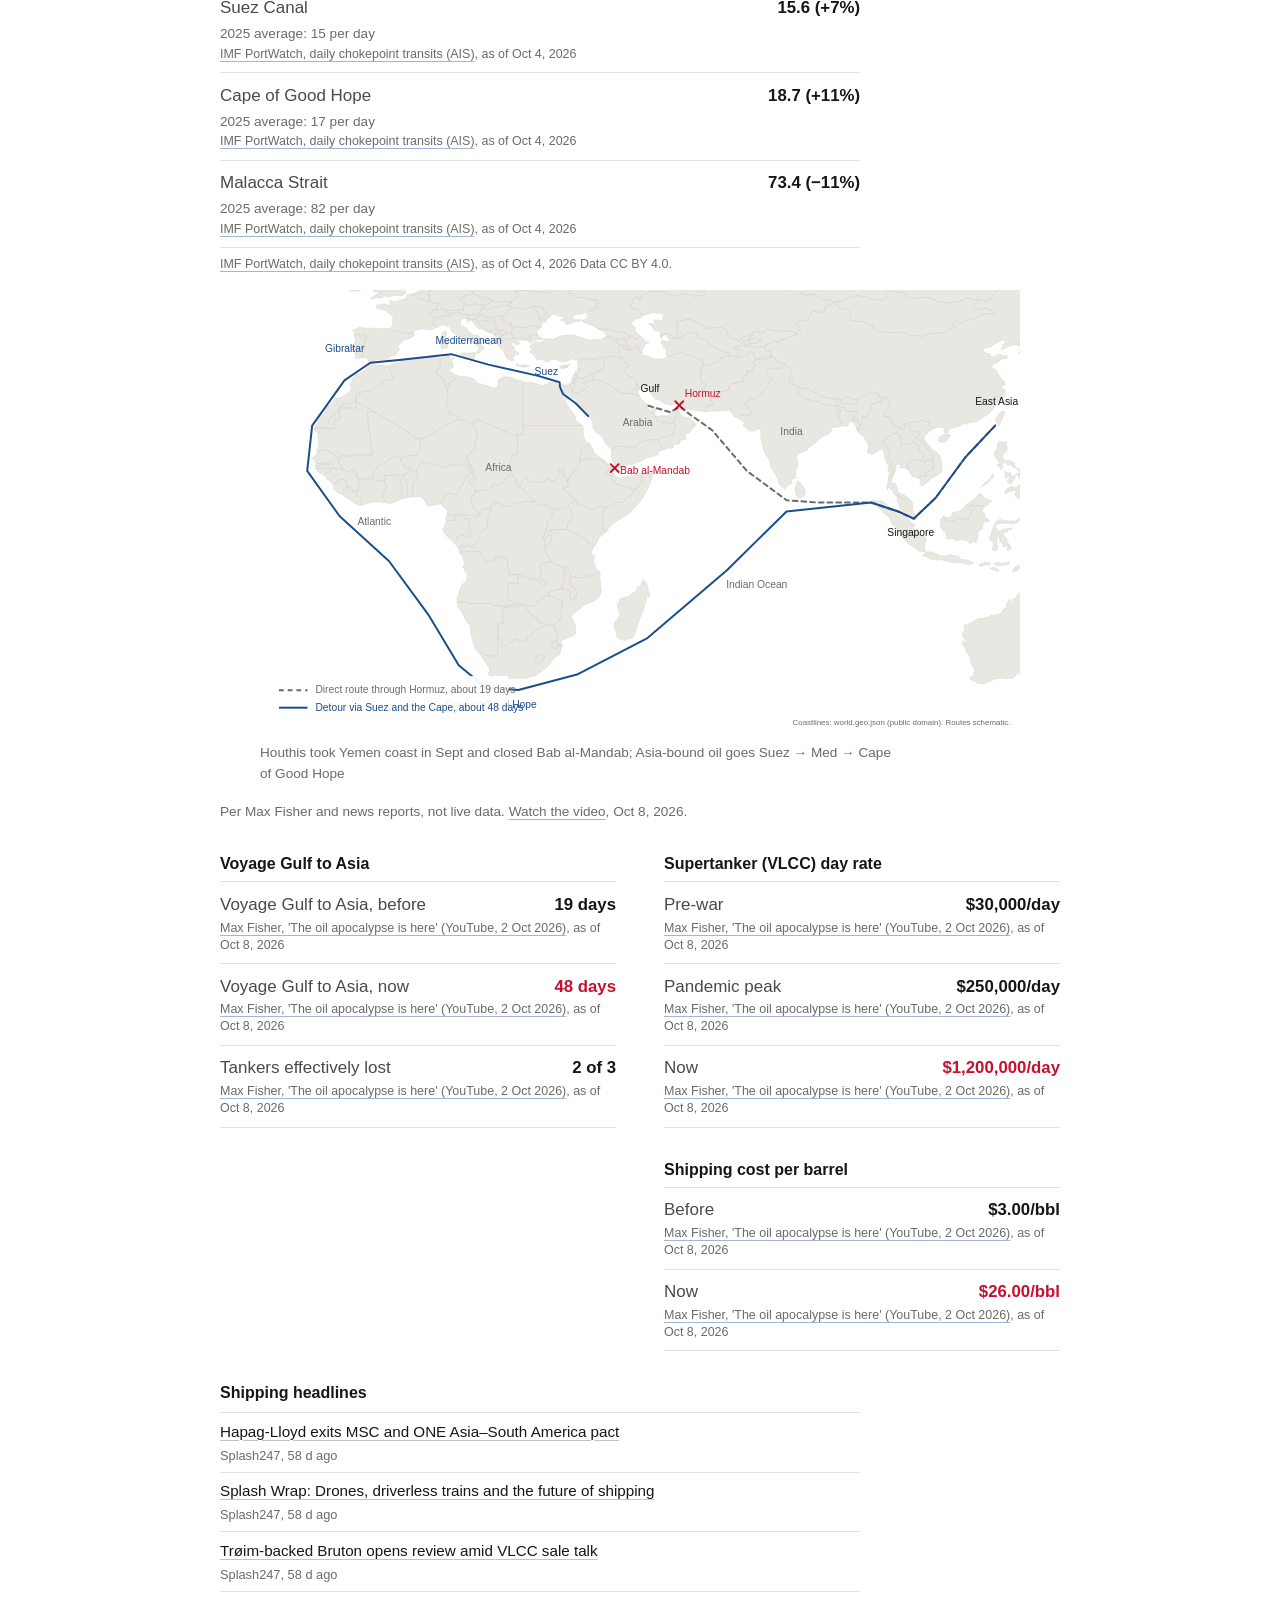
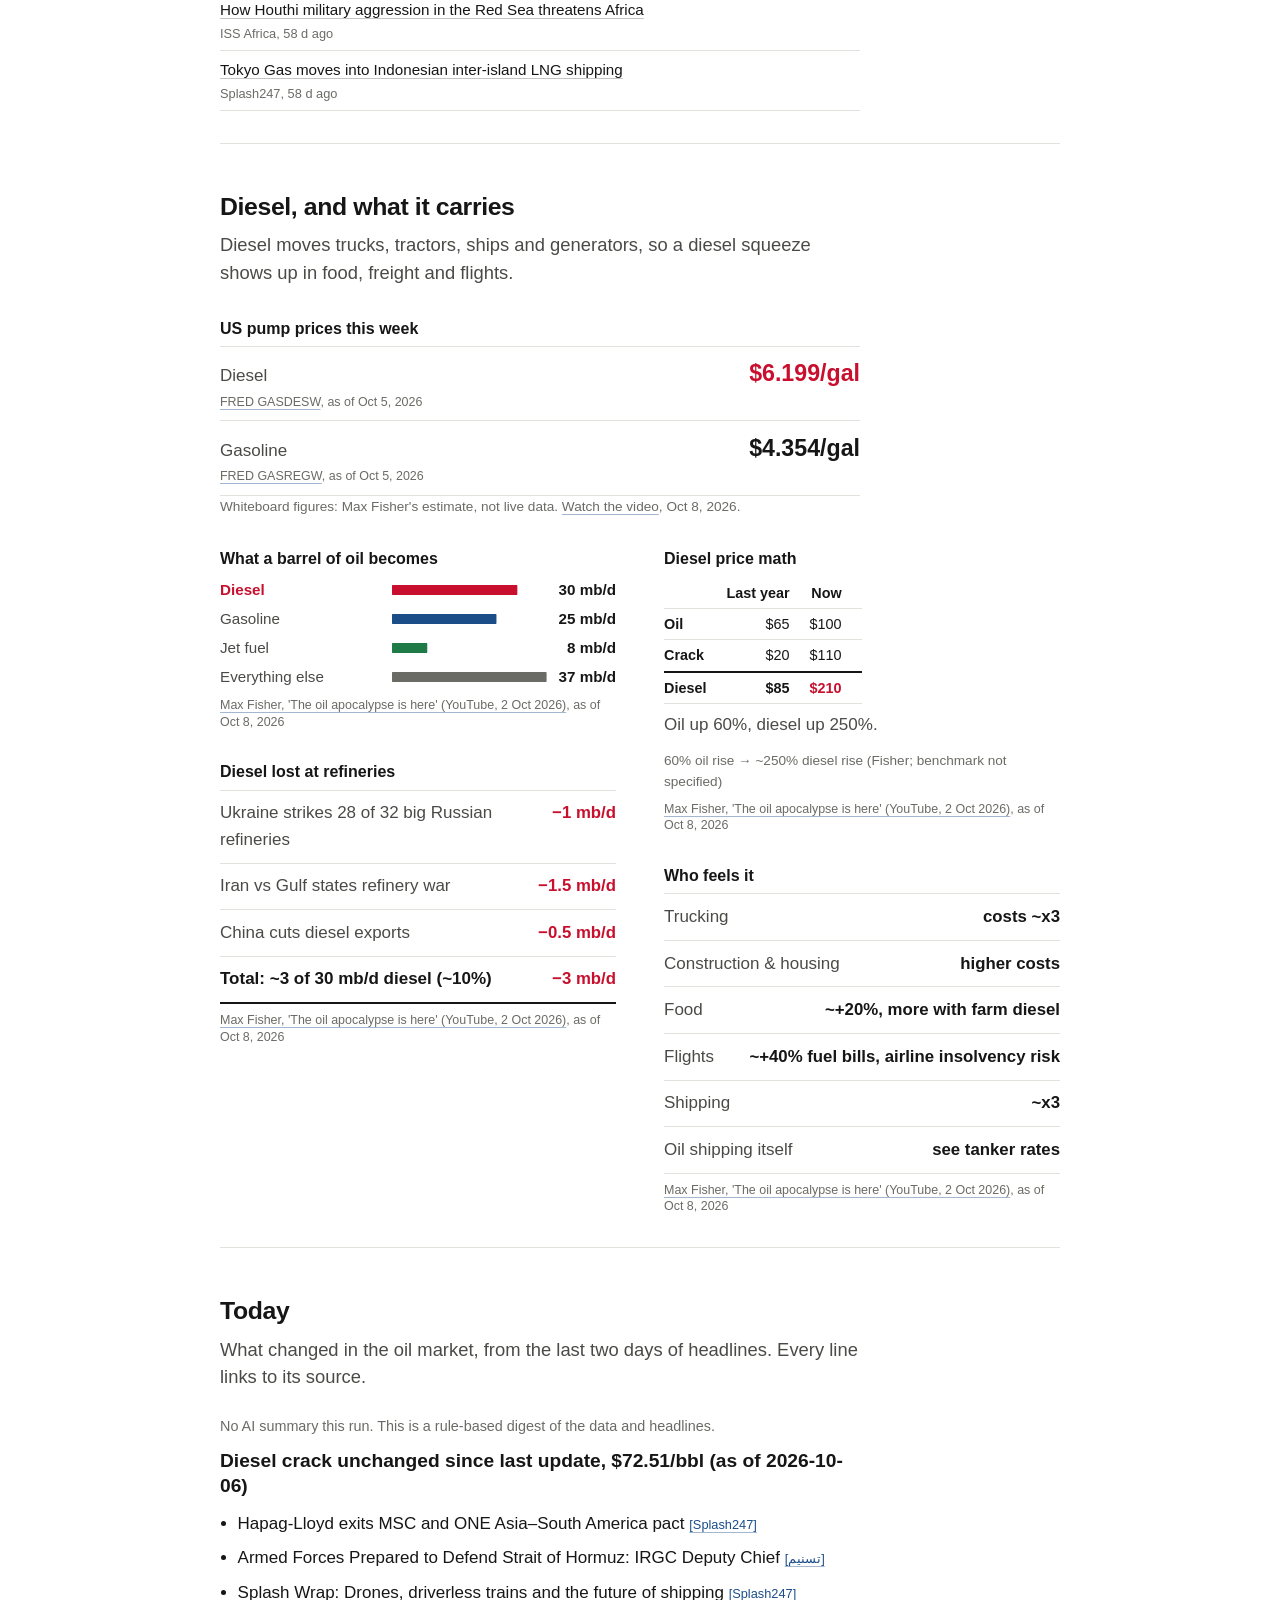
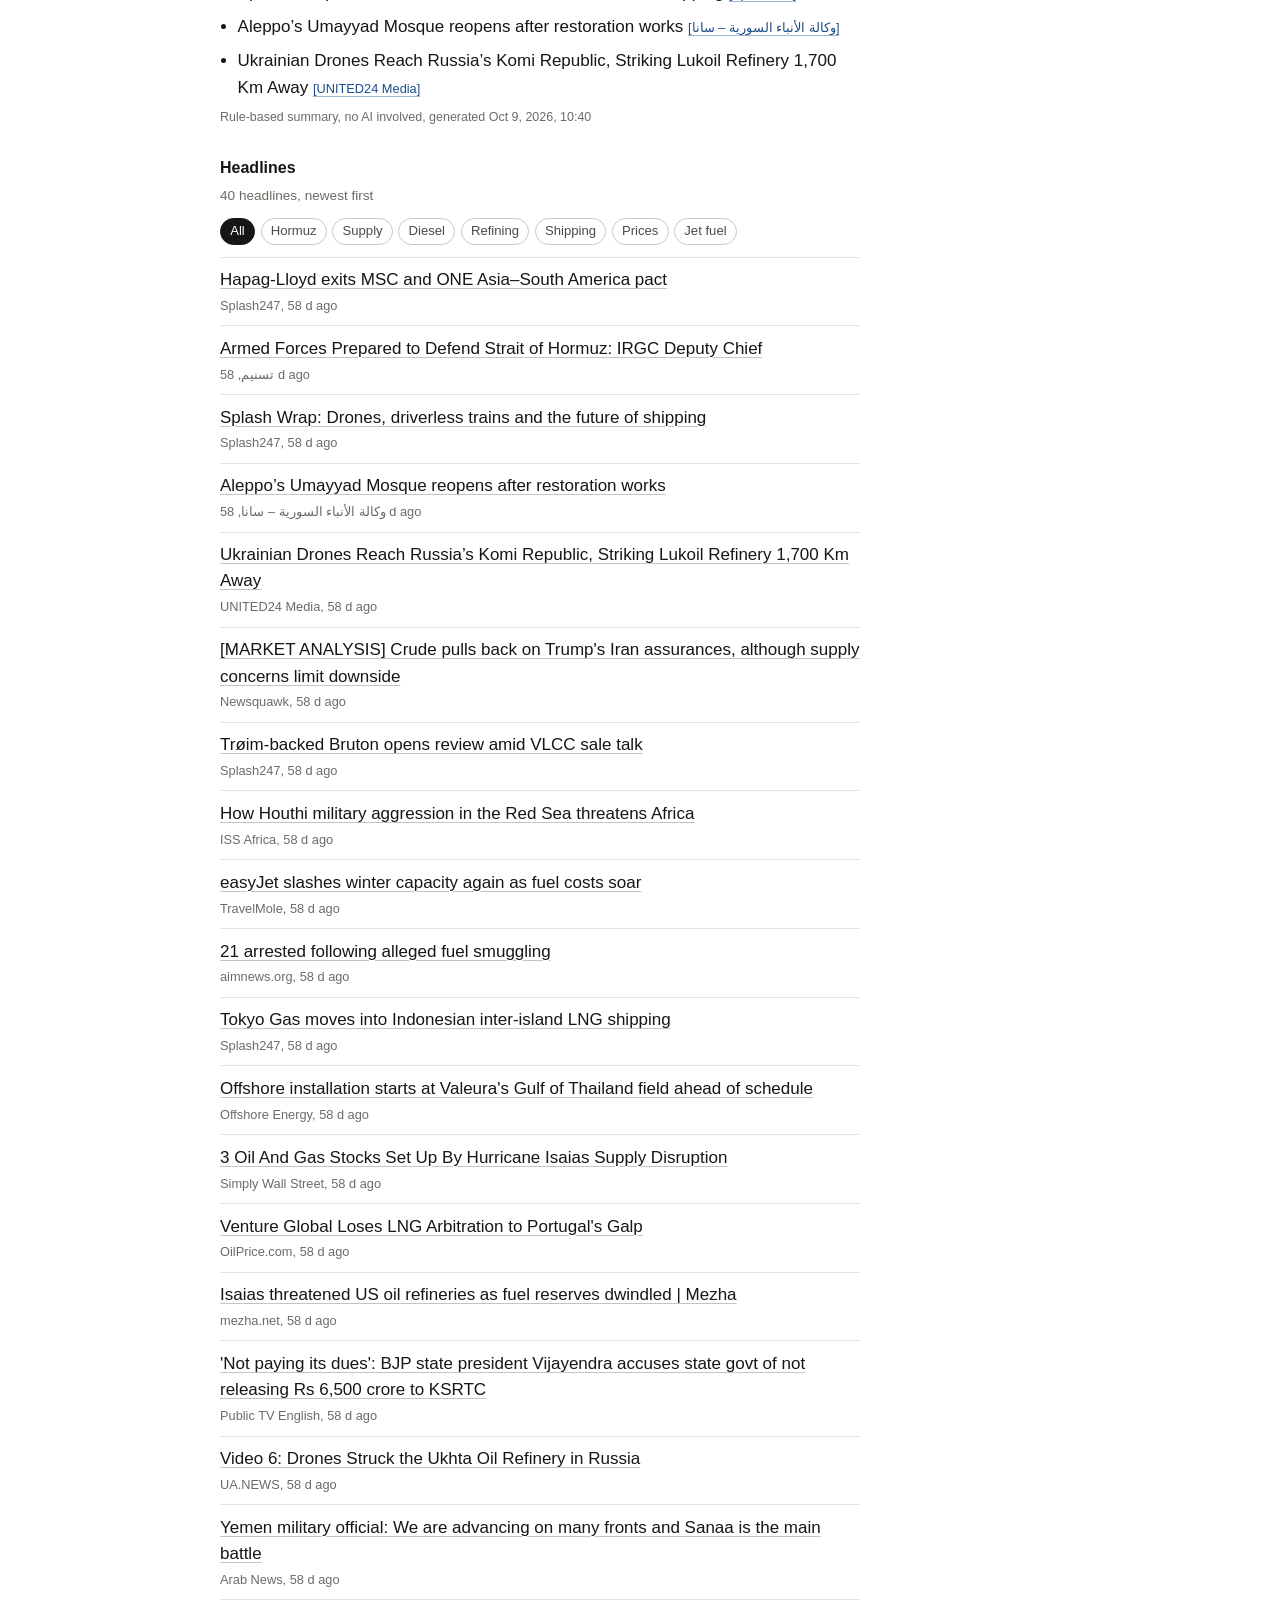
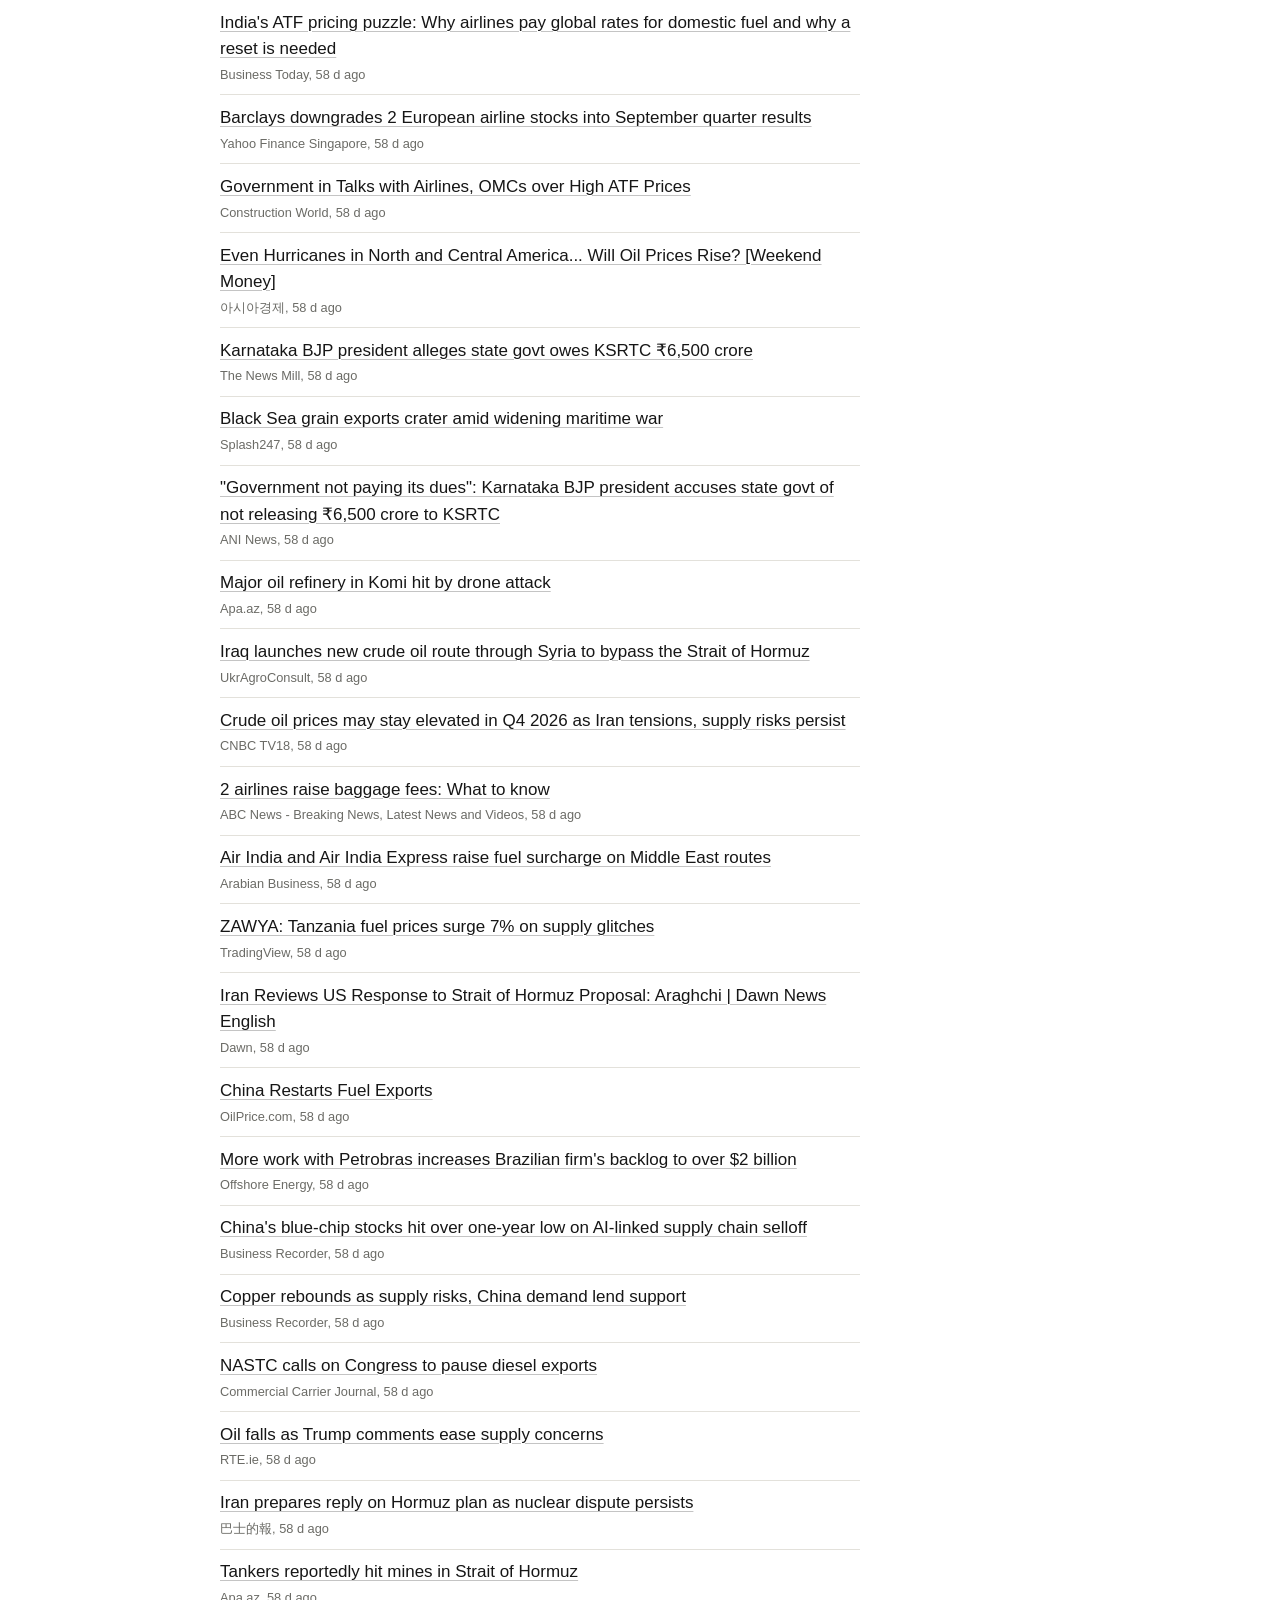
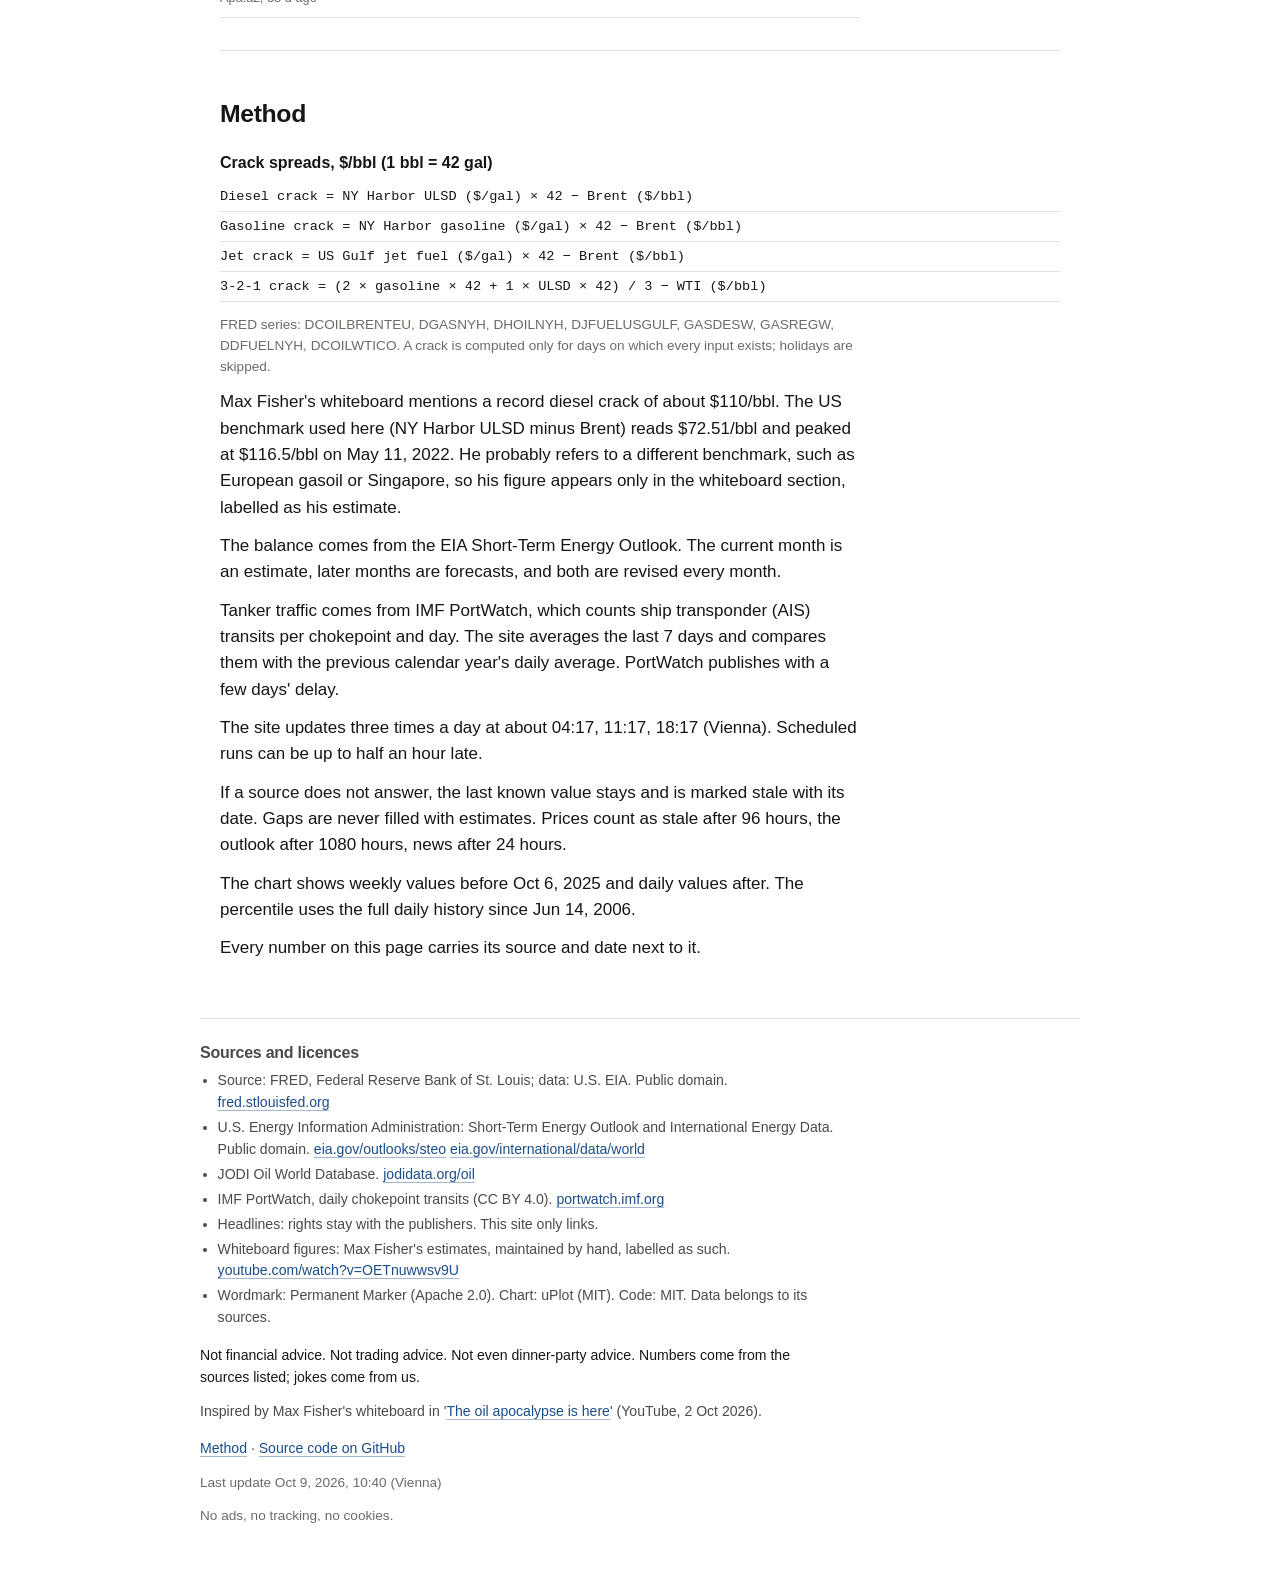
==== commit 09508991: "Redesign: plain single-column layout, plain-language copy, real-coastline route map, IMF PortWatch t" ====
--- a/site/index.html
+++ b/site/index.html
@@ -4,21 +4,21 @@
   <meta charset="utf-8">
   <meta name="viewport" content="width=device-width, initial-scale=1">
   <title>Crackspread</title>
-  <meta name="description" content="The world oil balance, crack spreads and what they mean for trucks, food and flights. Explained like a whiteboard, updated three times a day.">
-  <meta name="theme-color" content="#FBFAF7">
+  <meta name="description" content="Is there enough oil? World supply and demand, refinery margins, and what they do to diesel, food and flights. Public data, updated three times a day.">
+  <meta name="theme-color" content="#ffffff">
   <meta name="robots" content="index, follow">
   <link rel="canonical" href="https://fixoa.github.io/crackspread/">
   <meta property="og:type" content="website">
   <meta property="og:site_name" content="Crackspread">
   <meta property="og:title" content="Crackspread">
-  <meta property="og:description" content="The world oil balance, crack spreads and what they mean for trucks, food and flights. Explained like a whiteboard, updated three times a day.">
+  <meta property="og:description" content="Is there enough oil? World supply and demand, refinery margins, and what they do to diesel, food and flights. Public data, updated three times a day.">
   <meta property="og:url" content="https://fixoa.github.io/crackspread/">
   <meta property="og:image" content="https://fixoa.github.io/crackspread/img/og.png">
   <meta property="og:image:width" content="1200">
   <meta property="og:image:height" content="630">
   <meta name="twitter:card" content="summary_large_image">
   <meta name="twitter:title" content="Crackspread">
-  <meta name="twitter:description" content="The world oil balance, crack spreads and what they mean for trucks, food and flights. Explained like a whiteboard, updated three times a day.">
+  <meta name="twitter:description" content="Is there enough oil? World supply and demand, refinery margins, and what they do to diesel, food and flights. Public data, updated three times a day.">
   <meta name="twitter:image" content="https://fixoa.github.io/crackspread/img/og.png">
   <link rel="icon" href="./favicon.svg" type="image/svg+xml">
   <link rel="stylesheet" href="./js/vendor/uPlot.min.css">
@@ -30,51 +30,52 @@
   <a class="skip" href="#main" id="skip-link"></a>
 
   <header class="masthead wrap">
-    <a class="brand" href="./"><img src="./favicon.svg" alt="" width="30" height="30"><span id="brand-name"></span></a>
-    <p class="updated hand" id="masthead-updated"></p>
+    <a class="brand" href="./"><img src="./favicon.svg" alt="" width="22" height="22"><span id="brand-name"></span></a>
+    <p class="updated" id="masthead-updated"></p>
+    <nav id="toc" class="toc" aria-label="Sections"></nav>
     <nav id="lang-nav" class="lang" hidden></nav>
   </header>
 
   <main id="main" class="wrap">
     <section id="hero" class="section hero" aria-labelledby="hero-title">
       <h1 id="hero-title"></h1>
-      <p class="sub hand" id="hero-sub"></p>
+      <p class="lede" id="hero-lede"></p>
       <div class="body" id="hero-body"></div>
     </section>
 
     <section id="crack" class="section" aria-labelledby="crack-title">
       <h2 id="crack-title"></h2>
-      <p class="sub hand" id="crack-sub"></p>
+      <p class="lede" id="crack-lede"></p>
       <div class="body" id="crack-body"></div>
     </section>
 
     <section id="whiteboard" class="section" aria-labelledby="whiteboard-title">
       <h2 id="whiteboard-title"></h2>
-      <p class="sub hand" id="whiteboard-sub"></p>
+      <p class="lede" id="whiteboard-lede"></p>
       <div class="body" id="whiteboard-body"></div>
     </section>
 
     <section id="countries" class="section" aria-labelledby="countries-title">
       <h2 id="countries-title"></h2>
-      <p class="sub hand" id="countries-sub"></p>
+      <p class="lede" id="countries-lede"></p>
       <div class="body" id="countries-body"></div>
     </section>
 
     <section id="shipping" class="section" aria-labelledby="shipping-title">
       <h2 id="shipping-title"></h2>
-      <p class="sub hand" id="shipping-sub"></p>
+      <p class="lede" id="shipping-lede"></p>
       <div class="body" id="shipping-body"></div>
     </section>
 
     <section id="groceries" class="section" aria-labelledby="groceries-title">
       <h2 id="groceries-title"></h2>
-      <p class="sub hand" id="groceries-sub"></p>
+      <p class="lede" id="groceries-lede"></p>
       <div class="body" id="groceries-body"></div>
     </section>
 
     <section id="news" class="section" aria-labelledby="news-title">
       <h2 id="news-title"></h2>
-      <p class="sub hand" id="news-sub"></p>
+      <p class="lede" id="news-lede"></p>
       <div class="body" id="news-body"></div>
     </section>
 
--- a/site/css/style.css
+++ b/site/css/style.css
@@ -1,5 +1,5 @@
-/* Crackspread: whiteboard look. Off-white board, faint grid, marker colours, hand fonts for words,
- * a plain sans with tabular figures for every number. Mobile first. */
+/* Crackspread. One typeface, white page, one column. The wordmark keeps the marker; everything else is quiet.
+ * Every figure is a label/value row with its source underneath (.row), so the page reads like a ledger. */
 
 @font-face {
   font-family: 'Permanent Marker';
@@ -9,298 +9,205 @@
   src: url('../fonts/PermanentMarker-latin.woff2') format('woff2');
   unicode-range: U+0000-00FF, U+0131, U+0152-0153, U+02BB-02BC, U+02C6, U+02DA, U+02DC, U+0304, U+0308, U+0329, U+2000-206F, U+20AC, U+2122, U+2191, U+2193, U+2212, U+2215, U+FEFF, U+FFFD;
 }
-@font-face {
-  font-family: 'Caveat';
-  font-style: normal;
-  font-weight: 400 700;
-  font-display: swap;
-  src: url('../fonts/Caveat-latin.woff2') format('woff2');
-  unicode-range: U+0000-00FF, U+0131, U+0152-0153, U+02BB-02BC, U+02C6, U+02DA, U+02DC, U+0304, U+0308, U+0329, U+2000-206F, U+20AC, U+2122, U+2191, U+2193, U+2212, U+2215, U+FEFF, U+FFFD;
-}
 
 :root {
-  --paper: #FBFAF7;
-  --paper-2: #F3F1EA;
-  --ink: #1F1F1F;
-  --ink-soft: #55554F;
-  --muted: #6B6B66;   /* 5.1:1 on paper (WCAG AA for small text; #7A7A74 was 4.1:1) */
-  --red: #D7263D;
+  --paper: #FFFFFF;
+  --paper-2: #F6F5F2;
+  --ink: #161616;
+  --ink-soft: #4A4A47;
+  --muted: #6B6B66;
+  --rule: #E3E1DB;
+  --rule-strong: #C9C7C0;
+  --red: #C8102E;
   --blue: #1B4D89;
-  --green: #277A4B;   /* text green, 5.1:1 on paper; chart fills keep the marker green #2E8B57 */
-  --grid: rgba(27, 77, 137, 0.085);
-  --marker: 'Permanent Marker', 'Comic Sans MS', cursive;
-  --hand: 'Caveat', 'Bradley Hand', 'Segoe Print', cursive;
-  --sans: -apple-system, BlinkMacSystemFont, 'Segoe UI', Roboto, 'Helvetica Neue', Arial, 'Noto Sans', sans-serif;
-  --wobble: 255px 15px 225px 15px / 15px 225px 15px 255px;
-  --wobble-2: 15px 255px 15px 225px / 225px 15px 255px 15px;
-  --gutter: 16px;
-  --maxw: 1080px;
+  --green: #1E7A46;
+  --marker: 'Permanent Marker', cursive;
+  --sans: -apple-system, BlinkMacSystemFont, 'Inter', 'Segoe UI', Roboto, 'Helvetica Neue', Arial, 'Noto Sans', sans-serif;
+  --mono: ui-monospace, 'SF Mono', Menlo, Consolas, monospace;
+  --gutter: 20px;
+  --measure: 640px;
+  --wide: 880px;
 }
 
 * { box-sizing: border-box; }
-html { scroll-behavior: smooth; -webkit-text-size-adjust: 100%; }
+html { -webkit-text-size-adjust: 100%; }
 body {
   margin: 0;
   color: var(--ink);
-  background-color: var(--paper);
-  background-image: linear-gradient(var(--grid) 1px, transparent 1px), linear-gradient(90deg, var(--grid) 1px, transparent 1px);
-  background-size: 32px 32px, 32px 32px;
+  background: var(--paper);
   font-family: var(--sans);
   font-size: 17px;
-  line-height: 1.5;
+  line-height: 1.55;
   overflow-x: hidden;
 }
 img, svg { max-width: 100%; height: auto; }
-a { color: var(--blue); text-decoration: underline; text-decoration-thickness: 2px; text-underline-offset: 3px; text-decoration-color: rgba(27, 77, 137, 0.55); }
+a { color: var(--blue); text-decoration: underline; text-decoration-thickness: 1px; text-underline-offset: 3px; text-decoration-color: rgba(27, 77, 137, 0.4); }
 a:hover { text-decoration-color: var(--blue); }
-:focus-visible { outline: 3px dashed var(--red); outline-offset: 3px; border-radius: 3px; }
+:focus-visible { outline: 2px solid var(--blue); outline-offset: 3px; border-radius: 2px; }
 button { font: inherit; color: inherit; }
-::selection { background: rgba(215, 38, 61, 0.22); }
+h1, h2, h3, p, ul, ol, table { margin: 0; }
+p + p { margin-top: 0.75rem; }
 
 .sr-only { position: absolute !important; width: 1px; height: 1px; padding: 0; margin: -1px; overflow: hidden; clip: rect(0 0 0 0); white-space: nowrap; border: 0; }
-.skip { position: absolute; left: var(--gutter); top: -60px; background: var(--ink); color: var(--paper); padding: 8px 12px; z-index: 10; font-family: var(--marker); }
+.skip { position: absolute; left: var(--gutter); top: -60px; background: var(--ink); color: var(--paper); padding: 8px 12px; z-index: 10; }
 .skip:focus { top: 8px; }
 
-.wrap { max-width: var(--maxw); margin: 0 auto; padding: 0 var(--gutter); }
-
-/* ---------- type */
-h1, h2, .marker { font-family: var(--marker); font-weight: 400; line-height: 1.15; letter-spacing: 0.01em; margin: 0; color: var(--ink); }
-h1 { font-size: clamp(1.75rem, 5.2vw, 3.1rem); max-width: 20ch; }
-h2 { font-size: clamp(1.5rem, 4vw, 2.3rem); display: inline-block; padding-bottom: 0.25em; background: url('../img/underline.svg') no-repeat left bottom / 100% 0.45em; }
-h3, .marker-sm { font-family: var(--marker); font-weight: 400; font-size: 1.15rem; line-height: 1.25; margin: 0 0 0.5rem; color: var(--ink); }
-.marker { font-size: 1.5rem; }
-.hand { font-family: var(--hand); font-size: 1.4rem; font-weight: 500; line-height: 1.3; color: var(--ink-soft); }
-p.hand { margin: 0.4rem 0; }
-.sub { margin: 0.5rem 0 0; max-width: 60ch; }
-.red { color: var(--red); }
-.num, data, .svg-num { font-family: var(--sans); font-variant-numeric: tabular-nums; font-feature-settings: 'tnum' 1; }
-p { max-width: 70ch; }
-.explain { font-size: 1.05rem; max-width: 62ch; margin: 1rem 0 1.5rem; }
-.note { max-width: 46ch; }
-.caption { font-size: 1.2rem; color: var(--muted); }
-.footnote { margin-top: 1.5rem; color: var(--muted); font-size: 1.25rem; }
+.wrap { max-width: var(--wide); margin: 0 auto; padding: 0 var(--gutter); }
+.num, data { font-variant-numeric: tabular-nums; font-feature-settings: 'tnum' 1; }
 
 /* ---------- masthead */
-.masthead { display: flex; flex-wrap: wrap; align-items: center; gap: 0.5rem 1.25rem; padding-top: 14px; padding-bottom: 6px; }
-.brand { display: inline-flex; align-items: center; gap: 0.5rem; font-family: var(--marker); font-size: 1.5rem; color: var(--ink); text-decoration: none; }
-.brand img { width: 30px; height: 30px; }
-.masthead .updated { margin: 0; font-size: 1.15rem; color: var(--muted); }
-.lang { margin-left: auto; }
+.masthead { display: grid; grid-template-columns: 1fr auto; align-items: baseline; gap: 0.25rem 1.5rem; padding: 22px 0 0; border-bottom: 1px solid var(--rule); padding-bottom: 14px; }
+.brand { display: inline-flex; align-items: center; gap: 0.45rem; font-family: var(--marker); font-size: 1.35rem; color: var(--ink); text-decoration: none; letter-spacing: 0.01em; }
+.brand img { width: 22px; height: 22px; }
+.masthead .updated { font-size: 0.85rem; color: var(--muted); margin: 0; }
+.toc { grid-column: 1 / -1; display: flex; flex-wrap: wrap; gap: 0.25rem 1.1rem; font-size: 0.92rem; margin-top: 0.5rem; }
+.toc a { color: var(--ink-soft); text-decoration: none; }
+.toc a:hover { color: var(--ink); text-decoration: underline; }
+.lang { grid-column: 1 / -1; font-size: 0.85rem; }
+@media (max-width: 640px) { .masthead { grid-template-columns: 1fr; } .masthead .updated { margin-top: 0.25rem; } }
+
+/* ---------- type scale */
+h1 { font-size: clamp(2rem, 5vw, 3rem); font-weight: 600; letter-spacing: -0.02em; line-height: 1.1; max-width: var(--measure); }
+h2 { font-size: 1.55rem; font-weight: 600; letter-spacing: -0.015em; line-height: 1.2; }
+h3 { font-size: 1rem; font-weight: 600; line-height: 1.3; margin-bottom: 0.5rem; }
+.lede { font-size: 1.15rem; line-height: 1.5; color: var(--ink-soft); max-width: var(--measure); margin-top: 0.6rem; }
+.hero .lede { font-size: 1.3rem; color: var(--ink); margin-top: 1rem; }
+.note { color: var(--ink-soft); max-width: var(--measure); }
+.small { font-size: 0.85rem; color: var(--muted); max-width: var(--measure); }
+.small a { color: var(--muted); }
 
 /* ---------- sections */
-.section { padding: 2.75rem 0 1.5rem; position: relative; }
-.section + .section::before {
-  content: ''; display: block; height: 10px; margin: 0 0 2.25rem;
-  background: url('../img/divider.svg') no-repeat left center / 100% 10px; opacity: 0.9;
-}
-.section .body { margin-top: 1.25rem; }
-.hero { padding-top: 2rem; }
-.hero .body { margin-top: 1.5rem; }
-
-.cols-2 { display: grid; gap: 1.5rem; grid-template-columns: 1fr; }
-.hero-grid { display: grid; gap: 1.5rem; grid-template-columns: 1fr; align-items: start; }
-@media (min-width: 900px) {
-  .cols-2 { grid-template-columns: 1fr 1fr; gap: 2.5rem; align-items: start; }
-  .hero-grid { grid-template-columns: 1.15fr 1fr; }
-  .wb-grid { grid-template-columns: 1.2fr 0.8fr; }
-  .crack-grid { grid-template-columns: 0.95fr 1.05fr; }
-}
-
-/* ---------- boxes, badges, chips */
-.box {
-  border: 2.5px solid var(--ink); border-radius: var(--wobble); padding: 1rem 1.1rem 0.9rem; background: var(--paper);
-  box-shadow: 2px 3px 0 rgba(31, 31, 31, 0.12);
-}
-.box.official { border-color: var(--blue); background: rgba(27, 77, 137, 0.04); }
-.box.math { border-radius: var(--wobble-2); }
-.box.summary { border-radius: var(--wobble-2); margin: 1rem 0 1.75rem; }
-.box.summary.is-stale { border-style: dashed; }
-
-.badge { display: inline-block; font-family: var(--marker); font-size: 0.95rem; line-height: 1; padding: 0.3em 0.55em; border: 2.5px solid currentColor; border-radius: 6px; letter-spacing: 0.04em; transform: rotate(-2deg); vertical-align: middle; background: var(--paper); }
-.badge.stale { color: var(--red); font-size: 0.72rem; padding: 0.22em 0.4em; transform: rotate(-4deg); margin-left: 0.25rem; }
-.badge.status { font-size: 1.35rem; padding: 0.3em 0.6em; }
-.badge.status.deficit { color: var(--red); }
-.badge.status.surplus { color: var(--green); }
-.badge.status.balanced { color: var(--blue); }
-.status-line { display: flex; flex-wrap: wrap; align-items: center; gap: 0.6rem 1rem; margin: 0 0 0.5rem; }
-.tag { display: inline-block; font-family: var(--hand); font-size: 1.05rem; font-weight: 600; color: var(--blue); border: 1.5px solid currentColor; border-radius: 10px 3px 8px 4px; padding: 0 0.45em; margin-left: 0.4em; line-height: 1.35; background: var(--paper); }
-.tag.ink { color: var(--ink); margin-left: 0; }
-
-.chips { display: flex; flex-wrap: wrap; gap: 0.4rem; margin: 0.5rem 0 0.75rem; }
-.chip {
-  font-family: var(--hand); font-weight: 600; font-size: 1.15rem; line-height: 1.1; cursor: pointer;
-  border: 2px solid var(--ink); border-radius: 12px 4px 10px 5px; background: var(--paper); color: var(--ink);
-  padding: 0.25em 0.75em; text-decoration: none;
-}
-.chip[aria-pressed="true"], .chip.on { background: var(--ink); color: var(--paper); }
-.chip:hover { border-color: var(--blue); }
-.btn {
-  display: inline-block; font-family: var(--marker); font-size: 1.2rem; color: var(--paper); background: var(--red); text-decoration: none;
-  padding: 0.6em 1.2em; border-radius: 14px 5px 12px 6px; border: 2.5px solid var(--ink); box-shadow: 3px 3px 0 var(--ink); transform: rotate(-1deg);
-}
-.btn:hover { transform: rotate(0deg) translate(-1px, -1px); box-shadow: 4px 4px 0 var(--ink); }
-
-/* ---------- datapoints */
-.dp { display: inline-flex; flex-direction: column; align-items: flex-start; gap: 0.1rem; vertical-align: top; }
-.dp.inline { display: inline; }
-.dp-label { font-family: var(--hand); font-size: 1.2rem; font-weight: 600; color: var(--ink-soft); line-height: 1.1; }
-.dp data { font-size: 1.35rem; font-weight: 600; line-height: 1.15; color: var(--ink); }
-.dp.big data { font-size: clamp(1.9rem, 4.5vw, 2.6rem); }
-.dp.red data, .dp.gap.deficit data { color: var(--red); }
-.dp.gap.surplus data { color: var(--green); }
-.dp.is-stale data { color: var(--ink-soft); }
-.src, small.src { display: block; font-size: 0.78rem; line-height: 1.35; color: var(--muted); font-family: var(--sans); font-variant-numeric: tabular-nums; max-width: 40ch; }
-.src a { color: var(--muted); text-decoration-color: rgba(107, 107, 102, 0.5); }
-p.src { max-width: 70ch; }
-.dp-row { display: flex; flex-wrap: wrap; gap: 1rem 2rem; margin: 0.75rem 0; }
-.dp-row.small .dp data { font-size: 1.1rem; }
-.notes { display: block; }
-.proposal { display: block; font-size: 0.8rem; color: var(--blue); font-family: var(--sans); margin-top: 0.15rem; max-width: 46ch; }
-.proposal::before { content: '↳ '; }
-
-/* ---------- hero */
-.hero-visual svg { width: 100%; max-width: 480px; display: block; }
-.svg-num { font-size: 20px; font-weight: 700; }
-.svg-big { font-size: 30px; }
-.svg-hand { font-family: var(--hand); font-size: 20px; font-weight: 600; fill: var(--ink-soft); }
-.svg-hand-sm { font-family: var(--hand); font-size: 16px; font-weight: 600; fill: var(--ink-soft); }
-.svg-tick { font-family: var(--sans); font-size: 11px; }
-.month-label { margin-top: 0; }
-.quote { margin: 1rem 0 0; padding: 0.5rem 0 0.25rem 1rem; border-left: 4px solid var(--blue); border-radius: 2px; }
-.quote p { margin: 0 0 0.35rem; font-size: 1rem; }
-.quote footer { font-size: 0.8rem; color: var(--muted); }
-.tip { font-size: 1.25rem; }
-
-/* ---------- crack-o-meter */
-.gauge-wrap svg { width: 100%; max-width: 380px; display: block; }
-/* The needle's rotate(a cx cy) attribute already carries its pivot; no CSS transform-origin on top (it would double the offset and push the needle out of the viewBox). */
-.needle { transition: transform 1.4s cubic-bezier(0.2, 0.9, 0.25, 1.05); }
-.level-label { font-size: clamp(1.6rem, 4vw, 2.2rem); color: var(--red); margin: 0.25rem 0 0; }
-.levels { list-style: none; padding: 0; margin: 0.5rem 0 1rem; display: flex; flex-wrap: wrap; gap: 0.3rem 0.9rem; font-family: var(--hand); font-size: 1.15rem; color: var(--muted); }
-.levels li { position: relative; }
-.levels li + li::before { content: '›'; position: absolute; left: -0.7rem; color: var(--muted); }
-.levels li.current { color: var(--red); font-weight: 700; }
-.levels li.current::after { content: ''; display: inline-block; width: 1.1em; height: 0.8em; margin-left: 0.2em; background: url('../img/check.svg') no-repeat center / contain; vertical-align: -0.05em; }
-.crack-values { display: flex; flex-direction: column; gap: 0.8rem; }
-.crack-values .dp { display: flex; }
-.chart-block { margin-top: 1.5rem; }
-.uplot-host { width: 100%; min-height: 280px; }
+.section { padding: 3rem 0 0.5rem; }
+.section + .section { margin-top: 1.5rem; border-top: 1px solid var(--rule); }
+.hero { padding-top: 2.5rem; }
+.section .body { margin-top: 1.5rem; }
+.block { margin-top: 2rem; }
+.block > h3 { margin-bottom: 0.4rem; }
+.cols { display: grid; gap: 2rem; grid-template-columns: 1fr; align-items: start; }
+@media (min-width: 820px) { .cols { grid-template-columns: 1fr 1fr; gap: 3rem; } }
+
+/* ---------- status */
+.status { display: inline-block; font-weight: 600; font-size: 0.95rem; padding: 0.15em 0.6em; border-radius: 999px; border: 1px solid currentColor; vertical-align: 0.1em; }
+.status.deficit { color: var(--red); }
+.status.surplus { color: var(--green); }
+.status.balanced { color: var(--blue); }
+.kicker { font-size: 0.9rem; color: var(--muted); margin-top: 0.75rem; }
+
+/* ---------- rows: the one device for every number */
+.rows { list-style: none; padding: 0; margin: 0; max-width: var(--measure); border-top: 1px solid var(--rule); }
+.rows.wide { max-width: none; }
+.row { display: grid; grid-template-columns: 1fr auto; gap: 0.1rem 1.5rem; padding: 0.6rem 0; border-bottom: 1px solid var(--rule); align-items: baseline; }
+.row .label { color: var(--ink-soft); }
+.row .value { text-align: right; font-weight: 600; white-space: nowrap; }
+.row .value data { font-size: 1.05rem; }
+.row.big .value data { font-size: 1.45rem; }
+.row .src { grid-column: 1 / -1; font-size: 0.78rem; color: var(--muted); line-height: 1.35; }
+.row .src a { color: var(--muted); }
+.row.red .value { color: var(--red); }
+.row.green .value { color: var(--green); }
+.row.muted .label, .row.muted .value { color: var(--muted); font-weight: 400; }
+.row.total { border-bottom: 2px solid var(--ink); }
+.row.total .label { color: var(--ink); font-weight: 600; }
+.row.subtotal .label, .row.subtotal .value { font-weight: 600; color: var(--ink); }
+.row.subtotal { background: var(--paper-2); padding-left: 0.5rem; padding-right: 0.5rem; margin: 0 -0.5rem; }
+.row.struck .label, .row.struck .value data { text-decoration: line-through; color: var(--muted); font-weight: 400; }
+.row .sub { display: block; font-size: 0.85rem; color: var(--muted); margin-top: 0.1rem; }
+.row .sub.red { color: var(--red); }
+.row.is-stale .value { color: var(--ink-soft); font-weight: 500; }
+.badge { display: inline-block; font-size: 0.7rem; font-weight: 600; letter-spacing: 0.02em; color: var(--red); border: 1px solid currentColor; border-radius: 3px; padding: 0.05em 0.35em; margin-left: 0.4em; vertical-align: 0.15em; }
+.proposal { display: block; font-size: 0.8rem; color: var(--blue); margin-top: 0.15rem; }
+
+.src { font-size: 0.78rem; color: var(--muted); line-height: 1.35; }
+.src a { color: var(--muted); }
+p.src { margin-top: 0.5rem; max-width: var(--measure); }
+
+/* ---------- scale (crack percentile) */
+.scale { max-width: var(--measure); margin: 1.25rem 0 0.5rem; }
+.scale-bar { position: relative; height: 10px; border-radius: 5px; background: linear-gradient(90deg, var(--paper-2) 0%, var(--paper-2) 50%, #E7D9DC 50%, #E7D9DC 100%); border: 1px solid var(--rule-strong); }
+.scale-bar .cut { position: absolute; top: -4px; width: 1px; height: 16px; background: var(--rule-strong); }
+.scale-bar .mark { position: absolute; top: -6px; width: 4px; height: 20px; margin-left: -2px; background: var(--red); border-radius: 2px; }
+.scale-labels { display: flex; justify-content: space-between; font-size: 0.78rem; color: var(--muted); margin-top: 0.4rem; }
+.scale-levels { display: flex; flex-wrap: wrap; gap: 0.3rem 1rem; list-style: none; padding: 0; margin: 0.75rem 0 0; font-size: 0.9rem; color: var(--muted); }
+.scale-levels li.current { color: var(--red); font-weight: 600; }
+.levelline { font-size: 1.3rem; font-weight: 600; margin-top: 1.25rem; }
+.levelline .lvl { color: var(--red); }
+
+/* ---------- chart */
+.chart-block { margin-top: 2rem; }
+.chart-head { display: flex; flex-wrap: wrap; align-items: baseline; justify-content: space-between; gap: 0.5rem 1rem; margin-bottom: 0.5rem; }
+.uplot-host { width: 100%; min-height: 260px; }
 .uplot, .u-legend { font-family: var(--sans) !important; }
-.u-legend { font-size: 0.85rem; }
-.u-legend .u-series { font-variant-numeric: tabular-nums; }
-.legend { font-size: 1.15rem; margin: 0.4rem 0 0.6rem; }
-.lg { white-space: nowrap; margin-right: 1rem; }
-.lg.red { color: var(--red); }
-.lg.green { color: var(--green); }
-.lg.red::before { content: '○ '; }
-.lg.green::before { content: '╌ '; }
-details.showdata summary { cursor: pointer; font-family: var(--hand); font-size: 1.2rem; font-weight: 600; color: var(--blue); }
-.data-table { border-collapse: collapse; margin: 0.5rem 0; font-size: 0.95rem; }
-.data-table th, .data-table td { text-align: left; padding: 0.25rem 1rem 0.25rem 0; border-bottom: 1px dashed rgba(31, 31, 31, 0.25); }
+.u-legend { font-size: 0.82rem; }
+.legend { font-size: 0.85rem; color: var(--muted); margin-top: 0.5rem; display: flex; flex-wrap: wrap; gap: 0.25rem 1.25rem; }
+.legend .red { color: var(--red); }
+.legend .green { color: var(--green); }
+.seg { display: inline-flex; border: 1px solid var(--rule-strong); border-radius: 6px; overflow: hidden; }
+.seg button { border: 0; background: var(--paper); padding: 0.25em 0.7em; font-size: 0.85rem; cursor: pointer; color: var(--ink-soft); }
+.seg button + button { border-left: 1px solid var(--rule-strong); }
+.seg button[aria-pressed="true"] { background: var(--ink); color: var(--paper); }
+details.showdata { margin-top: 0.75rem; }
+details.showdata summary { cursor: pointer; font-size: 0.9rem; color: var(--blue); }
+.data-table { border-collapse: collapse; margin: 0.5rem 0; font-size: 0.9rem; }
+.data-table th, .data-table td { text-align: left; padding: 0.25rem 1.25rem 0.25rem 0; border-bottom: 1px solid var(--rule); }
 .data-table td.num, .data-table th.num { text-align: right; }
-.data-table tr.total td, .data-table tr.total th { font-weight: 700; border-top: 2px solid var(--ink); }
-
-/* ---------- whiteboard ledger */
-.wb-label { display: flex; flex-wrap: wrap; align-items: center; gap: 0.35rem 0.5rem; font-size: 0.95rem; color: var(--muted); margin: 0.25rem 0 0.75rem; }
-.ledger { width: 100%; border-collapse: collapse; font-size: 1.1rem; }
-.ledger th, .ledger td { text-align: left; vertical-align: top; padding: 0.45rem 0.4rem; border-bottom: 1.5px dashed rgba(31, 31, 31, 0.2); }
-.ledger thead th { font-family: var(--hand); font-size: 1.1rem; color: var(--muted); border-bottom: 2px solid var(--ink); }
-.ledger th[scope="row"] { font-weight: 400; }
-.ledger .lbl { display: block; font-size: 1.45rem; color: var(--ink); }
-.ledger td.num, .ledger th.num { text-align: right; white-space: nowrap; font-weight: 700; font-size: 1.5rem; }
-.ledger tr.baseline td.num { color: var(--blue); }
-.ledger tr.subtotal th, .ledger tr.subtotal td { border-top: 2.5px solid var(--ink); border-bottom-style: solid; background: rgba(27, 77, 137, 0.05); }
-.ledger tr.total th, .ledger tr.total td { border-top: 3px double var(--ink); border-bottom: none; }
-.ledger tr.total td.num { color: var(--red); font-size: 2rem; }
-.ledger tr.total .lbl { font-family: var(--marker); font-size: 1.25rem; }
-.ledger tr.struck .lbl, .ledger tr.struck td.num data { text-decoration: line-through; text-decoration-color: var(--red); text-decoration-thickness: 3px; color: var(--muted); }
-.ledger .status-note { display: block; font-size: 1.2rem; }
-.ledger.small { font-size: 1rem; }
-.ledger.small .lbl { font-size: 1.25rem; }
-.ledger.small td.num { font-size: 1.25rem; }
-.ledger-src { margin: 0.5rem 0 0; }
-.ledger tbody tr { opacity: 0; transform: translateX(-10px); transition: opacity 0.4s ease-out, transform 0.4s ease-out; }
-.ledger tbody tr.drawn { opacity: 1; transform: none; }
-.big-note { font-size: 1.45rem; color: var(--ink); }
-
-/* ---------- countries */
-.bars { list-style: none; margin: 0.5rem 0; padding: 0; display: grid; gap: 0.4rem; }
-.bars li { display: grid; grid-template-columns: minmax(7.5rem, 11rem) 1fr auto; align-items: center; gap: 0.6rem; }
-.bars .c-name { font-family: var(--hand); font-size: 1.3rem; font-weight: 600; line-height: 1.1; color: var(--ink); overflow-wrap: anywhere; }
-.bars .hbar { width: 100%; height: 22px; display: block; }
-.bars data { font-weight: 600; font-size: 1.05rem; white-space: nowrap; }
-.bars li.rest .c-name, .bars li.rest data { color: var(--muted); }
-.jodi { margin-top: 1.25rem; font-size: 0.95rem; }
-.jodi .hand { display: block; }
-.jodi-item { white-space: nowrap; }
-
-/* ---------- shipping */
-.route svg { width: 100%; max-width: 560px; display: block; }
-.days { display: flex; align-items: center; flex-wrap: wrap; gap: 0.5rem 1.25rem; margin: 0.5rem 0 1rem; }
-.days .arrow { width: 64px; height: 32px; }
-.now-wrap { display: inline-flex; flex-direction: column; }
-.fleet { display: flex; gap: 0.75rem; align-items: center; margin: 0.25rem 0 0.5rem; }
-.tanker { width: 30%; max-width: 140px; height: auto; }
-.tanker.faded { opacity: 0.22; filter: grayscale(1); }
-.tankers { margin-bottom: 1.25rem; }
-.num-line data { font-size: 1.35rem; font-weight: 700; }
-
-/* ---------- groceries */
-.mix, .shock, .retail, .impacts { margin-bottom: 1.5rem; }
-.bars li.diesel .c-name { color: var(--red); }
-.stickies { list-style: none; padding: 0; margin: 0.5rem 0; display: grid; grid-template-columns: repeat(auto-fill, minmax(160px, 1fr)); gap: 0.9rem; }
-.sticky { border: 2px solid var(--ink); border-radius: 4px 14px 6px 12px; padding: 0.7rem 0.8rem; background: var(--paper); transform: rotate(var(--r, 0deg)); box-shadow: 2px 3px 0 rgba(31, 31, 31, 0.1); display: flex; flex-direction: column; gap: 0.2rem; }
-.sticky .marker-sm { margin: 0; }
-.sticky .hand { font-size: 1.25rem; color: var(--red); }
+.data-table tr.total td, .data-table tr.total th { font-weight: 600; border-top: 2px solid var(--ink); }
+.data-table td.red { color: var(--red); }
+
+/* ---------- bars (countries, products, months) */
+.bars { list-style: none; margin: 0.5rem 0 0; padding: 0; display: grid; gap: 0.35rem; max-width: var(--measure); }
+.bars li { display: grid; grid-template-columns: minmax(7rem, 10rem) 1fr auto; align-items: center; gap: 0.75rem; font-size: 0.95rem; }
+.bars .c-name { color: var(--ink-soft); overflow-wrap: anywhere; }
+.bars .hbar { width: 100%; height: 14px; display: block; }
+.bars data { font-weight: 600; white-space: nowrap; font-size: 0.95rem; }
+.bars li.rest .c-name, .bars li.rest data { color: var(--muted); font-weight: 400; }
+.bars li.diesel .c-name { color: var(--red); font-weight: 600; }
+.months { max-width: var(--measure); margin-top: 1.5rem; }
+.months svg { width: 100%; height: auto; display: block; }
 
 /* ---------- news */
-.updated { color: var(--muted); }
-.fallback { color: var(--blue); margin-top: 0; }
-.changes { padding-left: 1.2rem; margin: 0.5rem 0; }
-.changes li { margin: 0.35rem 0; max-width: 70ch; }
-.cite { font-size: 0.85rem; white-space: nowrap; }
+.summary { max-width: var(--measure); }
+.summary h3 { font-size: 1.2rem; margin-bottom: 0.75rem; }
+.summary.is-stale h3 { color: var(--ink-soft); }
+.changes { padding-left: 1.1rem; }
+.changes li { margin: 0.5rem 0; }
+.cite { font-size: 0.8rem; white-space: nowrap; }
 .cite::before { content: '['; }
 .cite::after { content: ']'; }
-.quips { color: var(--ink-soft); }
-.headlines { list-style: none; padding: 0; margin: 0.5rem 0; display: grid; gap: 0.6rem; }
-.headline { padding: 0.5rem 0; border-bottom: 1.5px dashed rgba(31, 31, 31, 0.2); }
-.headline .title { font-size: 1.05rem; font-weight: 600; color: var(--ink); text-decoration-color: rgba(27, 77, 137, 0.35); }
+.quips { color: var(--ink-soft); margin-top: 0.75rem; font-style: italic; }
+.headlines { list-style: none; padding: 0; margin: 0.5rem 0 0; max-width: var(--measure); border-top: 1px solid var(--rule); }
+.headline { padding: 0.6rem 0; border-bottom: 1px solid var(--rule); }
+.headline .title { color: var(--ink); text-decoration-color: rgba(22, 22, 22, 0.25); }
 .headline .title:hover { color: var(--blue); }
-.headline .meta { display: block; font-size: 0.82rem; color: var(--muted); margin-top: 0.1rem; }
-.headline .snippet { font-size: 0.92rem; color: var(--ink-soft); margin: 0.25rem 0 0; }
-.headline .topics { display: block; margin-top: 0.2rem; }
-.headline .topics .tag { font-size: 0.95rem; margin: 0 0.3rem 0 0; color: var(--muted); border-color: rgba(107, 107, 102, 0.6); }
-.headlines.compact .headline { padding: 0.3rem 0; }
-.headlines.compact .snippet, .headlines.compact .topics { display: none; }
-
-/* ---------- methodology, donate, footer */
-.formulas { list-style: none; padding: 0; margin: 0 0 0.5rem; font-size: 0.95rem; }
-.formulas li { padding: 0.2rem 0; border-bottom: 1px dashed rgba(31, 31, 31, 0.2); max-width: 70ch; }
-#donate { text-align: left; }
-#donate .body { border: 3px solid var(--ink); border-radius: var(--wobble); padding: 1.25rem 1.25rem 1rem; max-width: 640px; background: var(--paper); }
-.donate-headline { margin: 0 0 0.5rem; }
-.cta { margin: 1rem 0 0.75rem; }
-footer#footer { padding: 2rem 0 3rem; font-size: 0.92rem; color: var(--ink-soft); }
-footer#footer::before { content: ''; display: block; height: 10px; margin: 0 0 1.5rem; background: url('../img/divider.svg') no-repeat left center / 100% 10px; }
-.sources { padding-left: 1.1rem; margin: 0.25rem 0 1rem; }
-.sources li { margin: 0.2rem 0; max-width: 80ch; }
-.disclaimer { font-family: var(--hand); font-size: 1.3rem; color: var(--ink); max-width: 60ch; }
-.credit { font-size: 1.2rem; }
-.footer-nav { font-size: 1rem; }
-.unavailable { color: var(--blue); border: 2px dashed var(--blue); border-radius: var(--wobble-2); padding: 0.6rem 1rem; display: inline-block; max-width: 48ch; }
+.headline .meta { display: block; font-size: 0.8rem; color: var(--muted); margin-top: 0.15rem; }
+.headlines.compact .headline { padding: 0.4rem 0; font-size: 0.95rem; }
+.chips { display: flex; flex-wrap: wrap; gap: 0.35rem; margin: 0.75rem 0; }
+.chip { font-size: 0.82rem; cursor: pointer; border: 1px solid var(--rule-strong); border-radius: 999px; background: var(--paper); color: var(--ink-soft); padding: 0.15em 0.7em; }
+.chip[aria-pressed="true"] { background: var(--ink); color: var(--paper); border-color: var(--ink); }
+.chip:hover { border-color: var(--ink); }
+.fallback { color: var(--muted); font-size: 0.9rem; margin-bottom: 0.75rem; }
+
+/* ---------- method, donate, footer */
+.formulas { list-style: none; padding: 0; margin: 0 0 0.75rem; font-family: var(--mono); font-size: 0.85rem; }
+.formulas li { padding: 0.25rem 0; border-bottom: 1px solid var(--rule); }
+.meth p { max-width: var(--measure); }
+#donate .body { max-width: var(--measure); }
+.btn { display: inline-block; font-weight: 600; color: var(--paper); background: var(--ink); text-decoration: none; padding: 0.55em 1.1em; border-radius: 6px; }
+.btn:hover { background: var(--blue); }
+.cta { margin: 1rem 0 0.5rem; }
+footer#footer { margin-top: 3rem; padding: 1.5rem 0 3rem; border-top: 1px solid var(--rule); font-size: 0.88rem; color: var(--ink-soft); }
+footer#footer h2 { font-size: 1rem; margin-bottom: 0.5rem; }
+.sources { padding-left: 1.1rem; margin: 0 0 1rem; max-width: var(--measure); }
+.sources li { margin: 0.2rem 0; }
+.disclaimer { max-width: var(--measure); color: var(--ink); }
+.footer-nav { margin-top: 1rem; }
+.unavailable { color: var(--muted); border: 1px dashed var(--rule-strong); border-radius: 6px; padding: 0.6rem 0.9rem; display: inline-block; max-width: 48ch; font-size: 0.95rem; }
 
 /* ---------- motion, print */
 @media (prefers-reduced-motion: reduce) {
-  html { scroll-behavior: auto; }
   *, *::before, *::after { animation: none !important; transition: none !important; }
-  .ledger tbody tr { opacity: 1; transform: none; }
 }
 @media print {
-  body { background: #fff; font-size: 11pt; }
-  .chips, .skip, .btn, .lang, #donate { display: none !important; }
-  details.showdata { open: true; }
-  details.showdata > * { display: block; }
+  .chips, .skip, .btn, .lang, #donate, .toc { display: none !important; }
   .section { break-inside: avoid; padding: 1rem 0; }
   a { color: var(--ink); }
-  .box, .sticky { box-shadow: none; }
-}
+}
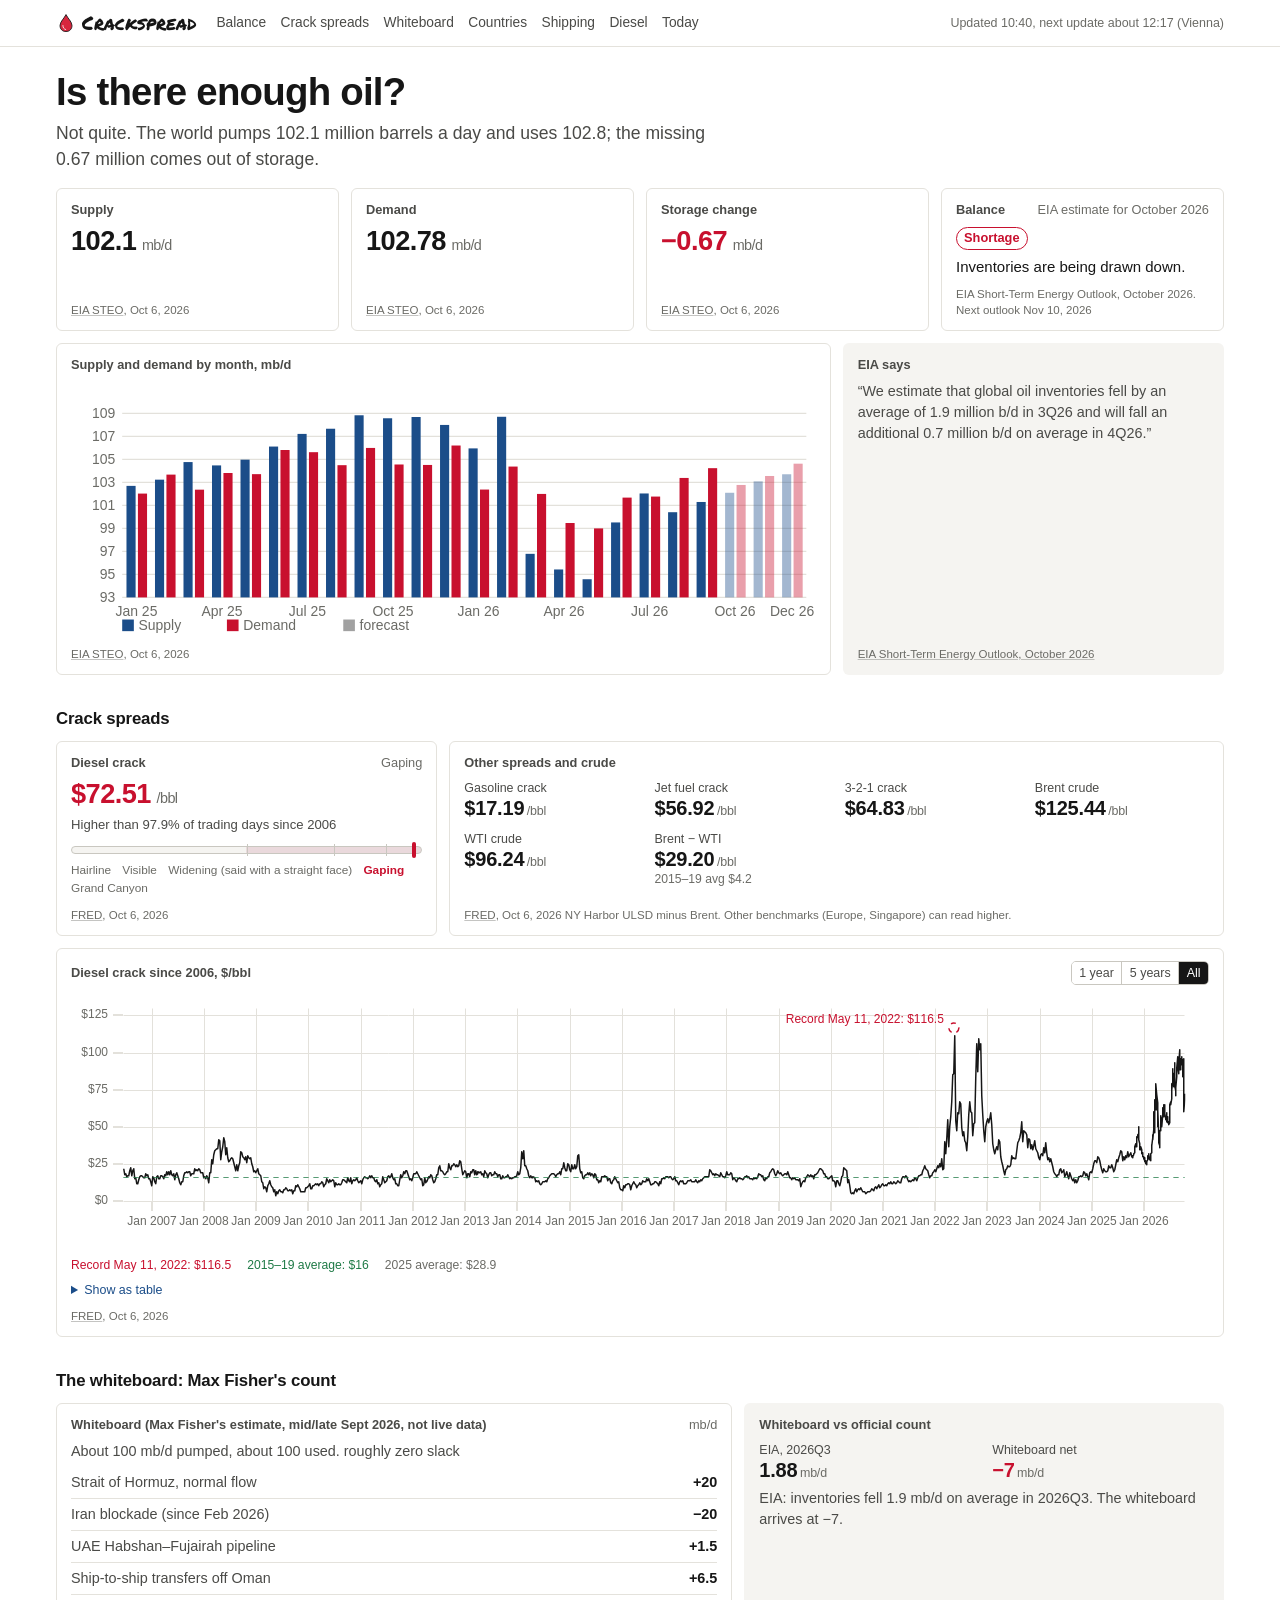
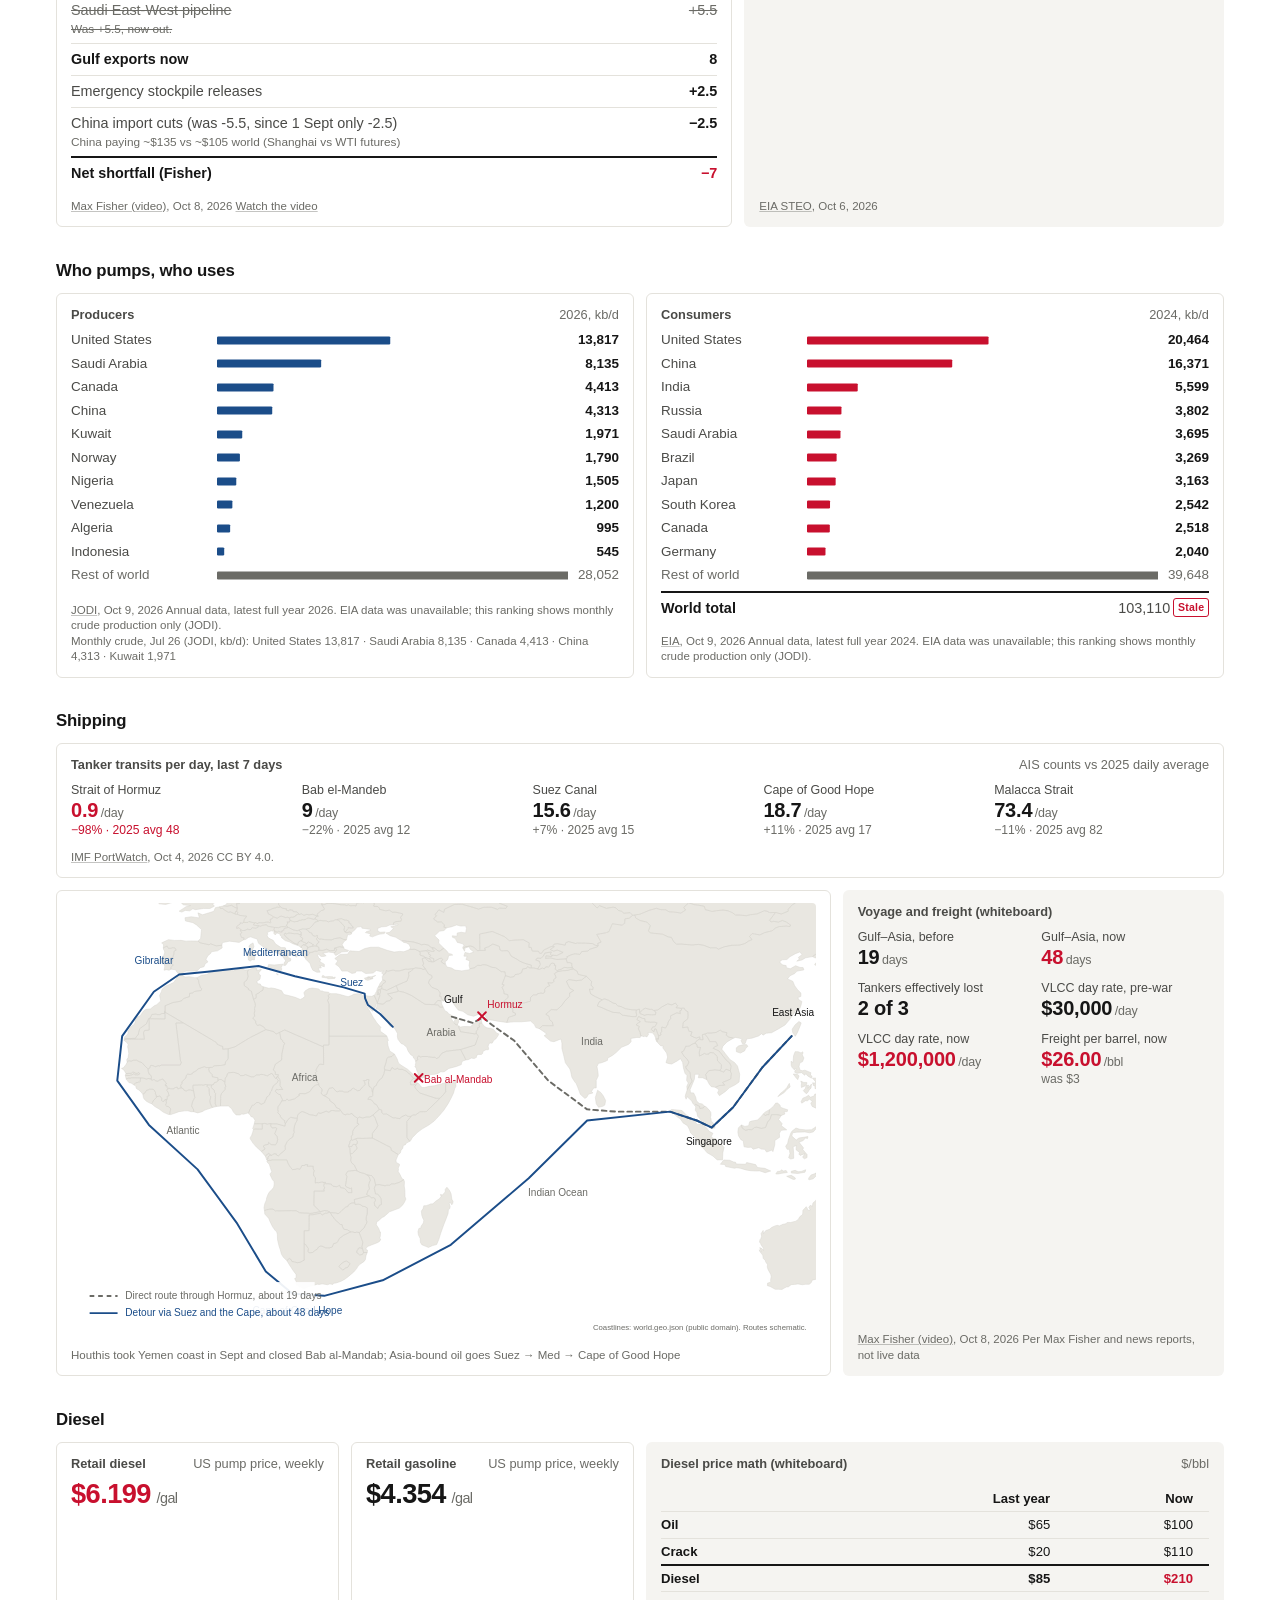
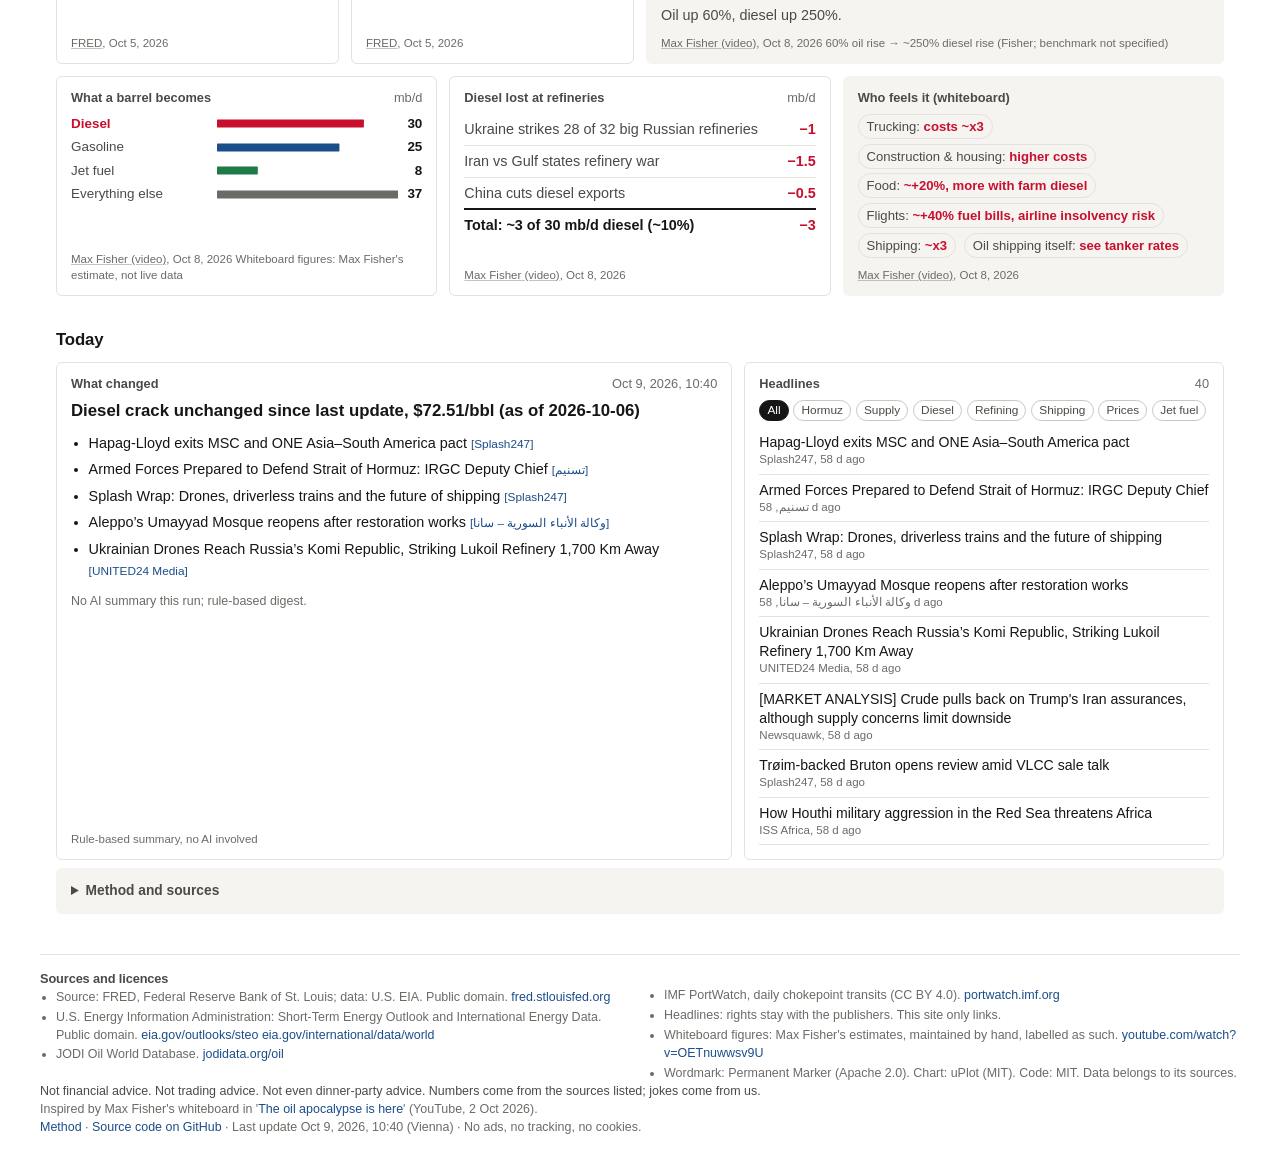
==== commit e3b890da: "Tile layout: dense dashboard grid, shorter copy, collapsed method - 12-column tile grid (stat tiles," ====
--- a/site/index.html
+++ b/site/index.html
@@ -4,21 +4,21 @@
   <meta charset="utf-8">
   <meta name="viewport" content="width=device-width, initial-scale=1">
   <title>Crackspread</title>
-  <meta name="description" content="Is there enough oil? World supply and demand, refinery margins, and what they do to diesel, food and flights. Public data, updated three times a day.">
+  <meta name="description" content="Is there enough oil? World supply and demand, refinery margins, tanker traffic and what they do to diesel, food and flights. Public data, updated three times a day.">
   <meta name="theme-color" content="#ffffff">
   <meta name="robots" content="index, follow">
   <link rel="canonical" href="https://fixoa.github.io/crackspread/">
   <meta property="og:type" content="website">
   <meta property="og:site_name" content="Crackspread">
   <meta property="og:title" content="Crackspread">
-  <meta property="og:description" content="Is there enough oil? World supply and demand, refinery margins, and what they do to diesel, food and flights. Public data, updated three times a day.">
+  <meta property="og:description" content="Is there enough oil? World supply and demand, refinery margins, tanker traffic and what they do to diesel, food and flights. Public data, updated three times a day.">
   <meta property="og:url" content="https://fixoa.github.io/crackspread/">
   <meta property="og:image" content="https://fixoa.github.io/crackspread/img/og.png">
   <meta property="og:image:width" content="1200">
   <meta property="og:image:height" content="630">
   <meta name="twitter:card" content="summary_large_image">
   <meta name="twitter:title" content="Crackspread">
-  <meta name="twitter:description" content="Is there enough oil? World supply and demand, refinery margins, and what they do to diesel, food and flights. Public data, updated three times a day.">
+  <meta name="twitter:description" content="Is there enough oil? World supply and demand, refinery margins, tanker traffic and what they do to diesel, food and flights. Public data, updated three times a day.">
   <meta name="twitter:image" content="https://fixoa.github.io/crackspread/img/og.png">
   <link rel="icon" href="./favicon.svg" type="image/svg+xml">
   <link rel="stylesheet" href="./js/vendor/uPlot.min.css">
@@ -29,64 +29,60 @@
 <body>
   <a class="skip" href="#main" id="skip-link"></a>
 
-  <header class="masthead wrap">
-    <a class="brand" href="./"><img src="./favicon.svg" alt="" width="22" height="22"><span id="brand-name"></span></a>
-    <p class="updated" id="masthead-updated"></p>
-    <nav id="toc" class="toc" aria-label="Sections"></nav>
-    <nav id="lang-nav" class="lang" hidden></nav>
+  <header class="masthead">
+    <div class="wrap bar">
+      <a class="brand" href="./"><img src="./favicon.svg" alt="" width="20" height="20"><span id="brand-name"></span></a>
+      <nav id="toc" class="toc" aria-label="Sections"></nav>
+      <p class="updated" id="masthead-updated"></p>
+      <nav id="lang-nav" class="lang" hidden></nav>
+    </div>
   </header>
 
   <main id="main" class="wrap">
     <section id="hero" class="section hero" aria-labelledby="hero-title">
       <h1 id="hero-title"></h1>
       <p class="lede" id="hero-lede"></p>
-      <div class="body" id="hero-body"></div>
+      <div class="grid" id="hero-body"></div>
     </section>
 
     <section id="crack" class="section" aria-labelledby="crack-title">
       <h2 id="crack-title"></h2>
-      <p class="lede" id="crack-lede"></p>
-      <div class="body" id="crack-body"></div>
+      <div class="grid" id="crack-body"></div>
     </section>
 
     <section id="whiteboard" class="section" aria-labelledby="whiteboard-title">
       <h2 id="whiteboard-title"></h2>
-      <p class="lede" id="whiteboard-lede"></p>
-      <div class="body" id="whiteboard-body"></div>
+      <div class="grid" id="whiteboard-body"></div>
     </section>
 
     <section id="countries" class="section" aria-labelledby="countries-title">
       <h2 id="countries-title"></h2>
-      <p class="lede" id="countries-lede"></p>
-      <div class="body" id="countries-body"></div>
+      <div class="grid" id="countries-body"></div>
     </section>
 
     <section id="shipping" class="section" aria-labelledby="shipping-title">
       <h2 id="shipping-title"></h2>
-      <p class="lede" id="shipping-lede"></p>
-      <div class="body" id="shipping-body"></div>
+      <div class="grid" id="shipping-body"></div>
     </section>
 
     <section id="groceries" class="section" aria-labelledby="groceries-title">
       <h2 id="groceries-title"></h2>
-      <p class="lede" id="groceries-lede"></p>
-      <div class="body" id="groceries-body"></div>
+      <div class="grid" id="groceries-body"></div>
     </section>
 
     <section id="news" class="section" aria-labelledby="news-title">
       <h2 id="news-title"></h2>
-      <p class="lede" id="news-lede"></p>
-      <div class="body" id="news-body"></div>
+      <div class="grid" id="news-body"></div>
     </section>
 
     <section id="methodology" class="section" aria-labelledby="methodology-title">
-      <h2 id="methodology-title"></h2>
-      <div class="body" id="methodology-body"></div>
+      <h2 id="methodology-title" class="sr-only"></h2>
+      <div class="grid" id="methodology-body"></div>
     </section>
 
     <section id="donate" class="section" aria-labelledby="donate-title" hidden>
-      <h2 id="donate-title"></h2>
-      <div class="body" id="donate-body"></div>
+      <h2 id="donate-title" class="sr-only"></h2>
+      <div class="grid" id="donate-body"></div>
     </section>
   </main>
 
--- a/site/css/style.css
+++ b/site/css/style.css
@@ -1,5 +1,5 @@
-/* Crackspread. One typeface, white page, one column. The wordmark keeps the marker; everything else is quiet.
- * Every figure is a label/value row with its source underneath (.row), so the page reads like a ledger. */
+/* Crackspread. A dense tile grid, one typeface, white page, hairline borders. The wordmark keeps the marker.
+ * Every figure is a stat: value, label, and a one-line source underneath. */
 
 @font-face {
   font-family: 'Permanent Marker';
@@ -12,11 +12,11 @@
 
 :root {
   --paper: #FFFFFF;
-  --paper-2: #F6F5F2;
+  --paper-2: #F5F4F1;
   --ink: #161616;
   --ink-soft: #4A4A47;
   --muted: #6B6B66;
-  --rule: #E3E1DB;
+  --rule: #E4E2DC;
   --rule-strong: #C9C7C0;
   --red: #C8102E;
   --blue: #1B4D89;
@@ -24,190 +24,178 @@
   --marker: 'Permanent Marker', cursive;
   --sans: -apple-system, BlinkMacSystemFont, 'Inter', 'Segoe UI', Roboto, 'Helvetica Neue', Arial, 'Noto Sans', sans-serif;
   --mono: ui-monospace, 'SF Mono', Menlo, Consolas, monospace;
-  --gutter: 20px;
-  --measure: 640px;
-  --wide: 880px;
+  --gutter: 16px;
+  --gap: 12px;
+  --wide: 1200px;
+  --radius: 6px;
 }
 
 * { box-sizing: border-box; }
-html { -webkit-text-size-adjust: 100%; }
-body {
-  margin: 0;
-  color: var(--ink);
-  background: var(--paper);
-  font-family: var(--sans);
-  font-size: 17px;
-  line-height: 1.55;
-  overflow-x: hidden;
-}
+html { -webkit-text-size-adjust: 100%; scroll-padding-top: 56px; }
+body { margin: 0; color: var(--ink); background: var(--paper); font-family: var(--sans); font-size: 15px; line-height: 1.45; overflow-x: hidden; }
 img, svg { max-width: 100%; height: auto; }
-a { color: var(--blue); text-decoration: underline; text-decoration-thickness: 1px; text-underline-offset: 3px; text-decoration-color: rgba(27, 77, 137, 0.4); }
-a:hover { text-decoration-color: var(--blue); }
-:focus-visible { outline: 2px solid var(--blue); outline-offset: 3px; border-radius: 2px; }
+a { color: var(--blue); text-decoration: none; }
+a:hover { text-decoration: underline; }
+:focus-visible { outline: 2px solid var(--blue); outline-offset: 2px; border-radius: 2px; }
 button { font: inherit; color: inherit; }
-h1, h2, h3, p, ul, ol, table { margin: 0; }
-p + p { margin-top: 0.75rem; }
-
+h1, h2, h3, p, ul, ol, table, figure { margin: 0; }
 .sr-only { position: absolute !important; width: 1px; height: 1px; padding: 0; margin: -1px; overflow: hidden; clip: rect(0 0 0 0); white-space: nowrap; border: 0; }
 .skip { position: absolute; left: var(--gutter); top: -60px; background: var(--ink); color: var(--paper); padding: 8px 12px; z-index: 10; }
 .skip:focus { top: 8px; }
-
 .wrap { max-width: var(--wide); margin: 0 auto; padding: 0 var(--gutter); }
 .num, data { font-variant-numeric: tabular-nums; font-feature-settings: 'tnum' 1; }
 
 /* ---------- masthead */
-.masthead { display: grid; grid-template-columns: 1fr auto; align-items: baseline; gap: 0.25rem 1.5rem; padding: 22px 0 0; border-bottom: 1px solid var(--rule); padding-bottom: 14px; }
-.brand { display: inline-flex; align-items: center; gap: 0.45rem; font-family: var(--marker); font-size: 1.35rem; color: var(--ink); text-decoration: none; letter-spacing: 0.01em; }
-.brand img { width: 22px; height: 22px; }
-.masthead .updated { font-size: 0.85rem; color: var(--muted); margin: 0; }
-.toc { grid-column: 1 / -1; display: flex; flex-wrap: wrap; gap: 0.25rem 1.1rem; font-size: 0.92rem; margin-top: 0.5rem; }
-.toc a { color: var(--ink-soft); text-decoration: none; }
-.toc a:hover { color: var(--ink); text-decoration: underline; }
-.lang { grid-column: 1 / -1; font-size: 0.85rem; }
-@media (max-width: 640px) { .masthead { grid-template-columns: 1fr; } .masthead .updated { margin-top: 0.25rem; } }
-
-/* ---------- type scale */
-h1 { font-size: clamp(2rem, 5vw, 3rem); font-weight: 600; letter-spacing: -0.02em; line-height: 1.1; max-width: var(--measure); }
-h2 { font-size: 1.55rem; font-weight: 600; letter-spacing: -0.015em; line-height: 1.2; }
-h3 { font-size: 1rem; font-weight: 600; line-height: 1.3; margin-bottom: 0.5rem; }
-.lede { font-size: 1.15rem; line-height: 1.5; color: var(--ink-soft); max-width: var(--measure); margin-top: 0.6rem; }
-.hero .lede { font-size: 1.3rem; color: var(--ink); margin-top: 1rem; }
-.note { color: var(--ink-soft); max-width: var(--measure); }
-.small { font-size: 0.85rem; color: var(--muted); max-width: var(--measure); }
-.small a { color: var(--muted); }
-
-/* ---------- sections */
-.section { padding: 3rem 0 0.5rem; }
-.section + .section { margin-top: 1.5rem; border-top: 1px solid var(--rule); }
-.hero { padding-top: 2.5rem; }
-.section .body { margin-top: 1.5rem; }
-.block { margin-top: 2rem; }
-.block > h3 { margin-bottom: 0.4rem; }
-.cols { display: grid; gap: 2rem; grid-template-columns: 1fr; align-items: start; }
-@media (min-width: 820px) { .cols { grid-template-columns: 1fr 1fr; gap: 3rem; } }
-
-/* ---------- status */
-.status { display: inline-block; font-weight: 600; font-size: 0.95rem; padding: 0.15em 0.6em; border-radius: 999px; border: 1px solid currentColor; vertical-align: 0.1em; }
+.masthead { position: sticky; top: 0; z-index: 5; background: rgba(255, 255, 255, 0.96); backdrop-filter: blur(6px); border-bottom: 1px solid var(--rule); }
+.bar { display: flex; flex-wrap: wrap; align-items: center; gap: 0.25rem 1.25rem; min-height: 46px; padding-top: 6px; padding-bottom: 6px; }
+.brand { display: inline-flex; align-items: center; gap: 0.4rem; font-family: var(--marker); font-size: 1.2rem; color: var(--ink); }
+.brand:hover { text-decoration: none; }
+.toc { display: flex; flex-wrap: wrap; gap: 0.1rem 0.9rem; font-size: 0.86rem; }
+.toc a { color: var(--ink-soft); }
+.toc a:hover { color: var(--ink); }
+.updated { margin-left: auto; font-size: 0.78rem; color: var(--muted); white-space: nowrap; }
+.lang { font-size: 0.8rem; }
+@media (max-width: 760px) { .updated { margin-left: 0; width: 100%; order: 3; } }
+
+/* ---------- type */
+h1 { font-size: clamp(1.7rem, 4vw, 2.4rem); font-weight: 700; letter-spacing: -0.02em; line-height: 1.1; }
+h2 { font-size: 1.05rem; font-weight: 700; letter-spacing: -0.01em; line-height: 1.2; margin: 0 0 var(--gap); padding-top: 1.6rem; }
+.hero .lede { font-size: 1.1rem; color: var(--ink-soft); margin: 0.5rem 0 1rem; max-width: 70ch; }
+.small { font-size: 0.78rem; color: var(--muted); }
+.note { font-size: 0.9rem; color: var(--ink-soft); }
+
+/* ---------- sections + grid */
+.section { padding-bottom: 0.5rem; }
+.hero { padding-top: 1.5rem; }
+.grid { display: grid; gap: var(--gap); grid-template-columns: repeat(12, minmax(0, 1fr)); }
+.tile { grid-column: span 12; border: 1px solid var(--rule); border-radius: var(--radius); background: var(--paper); padding: 12px 14px; display: flex; flex-direction: column; gap: 6px; min-width: 0; }
+.tile.flat { background: var(--paper-2); border-color: transparent; }
+.tile-h { display: flex; align-items: baseline; justify-content: space-between; gap: 0.5rem 1rem; font-size: 0.8rem; font-weight: 600; color: var(--ink-soft); text-transform: none; }
+.tile-h .right { font-weight: 400; color: var(--muted); }
+.tile .foot { margin-top: auto; padding-top: 4px; font-size: 0.72rem; color: var(--muted); line-height: 1.35; }
+.tile .foot a { color: var(--muted); text-decoration: underline; text-decoration-color: rgba(107, 107, 102, 0.4); }
+@media (min-width: 640px) {
+  .s3 { grid-column: span 6; } .s4 { grid-column: span 6; } .s5 { grid-column: span 6; } .s6 { grid-column: span 6; }
+  .s7 { grid-column: span 12; } .s8 { grid-column: span 12; } .s9 { grid-column: span 12; }
+}
+@media (min-width: 960px) {
+  .s3 { grid-column: span 3; } .s4 { grid-column: span 4; } .s5 { grid-column: span 5; } .s6 { grid-column: span 6; }
+  .s7 { grid-column: span 7; } .s8 { grid-column: span 8; } .s9 { grid-column: span 9; }
+}
+
+/* ---------- stats */
+.stat .value { font-size: 1.7rem; font-weight: 700; letter-spacing: -0.02em; line-height: 1.1; display: flex; align-items: baseline; flex-wrap: wrap; gap: 0.35rem; }
+.stat .value .unit { font-size: 0.9rem; font-weight: 500; color: var(--muted); }
+.stat .delta { font-size: 0.82rem; font-weight: 600; }
+.stat.red .value, .delta.red { color: var(--red); }
+.stat.green .value, .delta.green { color: var(--green); }
+.stat.is-stale .value { color: var(--ink-soft); }
+.stat .sub { font-size: 0.82rem; color: var(--ink-soft); }
+.status { display: inline-block; font-weight: 600; font-size: 0.8rem; padding: 0.1em 0.55em; border-radius: 999px; border: 1px solid currentColor; }
 .status.deficit { color: var(--red); }
 .status.surplus { color: var(--green); }
 .status.balanced { color: var(--blue); }
-.kicker { font-size: 0.9rem; color: var(--muted); margin-top: 0.75rem; }
-
-/* ---------- rows: the one device for every number */
-.rows { list-style: none; padding: 0; margin: 0; max-width: var(--measure); border-top: 1px solid var(--rule); }
-.rows.wide { max-width: none; }
-.row { display: grid; grid-template-columns: 1fr auto; gap: 0.1rem 1.5rem; padding: 0.6rem 0; border-bottom: 1px solid var(--rule); align-items: baseline; }
-.row .label { color: var(--ink-soft); }
+.badge { display: inline-block; font-size: 0.66rem; font-weight: 600; letter-spacing: 0.02em; color: var(--red); border: 1px solid currentColor; border-radius: 3px; padding: 0.05em 0.35em; margin-left: 0.3em; vertical-align: 0.2em; }
+.proposal { display: block; font-size: 0.74rem; color: var(--blue); }
+.minis { display: grid; gap: 10px 16px; grid-template-columns: repeat(auto-fit, minmax(140px, 1fr)); }
+.mini .k { font-size: 0.78rem; color: var(--ink-soft); }
+.mini .v { font-size: 1.25rem; font-weight: 700; letter-spacing: -0.01em; line-height: 1.15; }
+.mini .v .unit { font-size: 0.78rem; font-weight: 500; color: var(--muted); margin-left: 0.2em; }
+.mini .d { font-size: 0.76rem; color: var(--muted); }
+.mini.red .v, .mini .d.red { color: var(--red); }
+
+/* ---------- rows (ledger-style lists inside tiles) */
+.rows { list-style: none; padding: 0; margin: 0; }
+.row { display: grid; grid-template-columns: 1fr auto; gap: 0 1rem; padding: 5px 0; border-top: 1px solid var(--rule); align-items: baseline; font-size: 0.9rem; }
+.row:first-child { border-top: 0; }
+.row .label { color: var(--ink-soft); min-width: 0; }
+.row .label .sub { display: block; font-size: 0.74rem; color: var(--muted); }
 .row .value { text-align: right; font-weight: 600; white-space: nowrap; }
-.row .value data { font-size: 1.05rem; }
-.row.big .value data { font-size: 1.45rem; }
-.row .src { grid-column: 1 / -1; font-size: 0.78rem; color: var(--muted); line-height: 1.35; }
-.row .src a { color: var(--muted); }
 .row.red .value { color: var(--red); }
 .row.green .value { color: var(--green); }
 .row.muted .label, .row.muted .value { color: var(--muted); font-weight: 400; }
-.row.total { border-bottom: 2px solid var(--ink); }
+.row.total { border-top: 2px solid var(--ink); }
 .row.total .label { color: var(--ink); font-weight: 600; }
 .row.subtotal .label, .row.subtotal .value { font-weight: 600; color: var(--ink); }
-.row.subtotal { background: var(--paper-2); padding-left: 0.5rem; padding-right: 0.5rem; margin: 0 -0.5rem; }
 .row.struck .label, .row.struck .value data { text-decoration: line-through; color: var(--muted); font-weight: 400; }
-.row .sub { display: block; font-size: 0.85rem; color: var(--muted); margin-top: 0.1rem; }
-.row .sub.red { color: var(--red); }
 .row.is-stale .value { color: var(--ink-soft); font-weight: 500; }
-.badge { display: inline-block; font-size: 0.7rem; font-weight: 600; letter-spacing: 0.02em; color: var(--red); border: 1px solid currentColor; border-radius: 3px; padding: 0.05em 0.35em; margin-left: 0.4em; vertical-align: 0.15em; }
-.proposal { display: block; font-size: 0.8rem; color: var(--blue); margin-top: 0.15rem; }
-
-.src { font-size: 0.78rem; color: var(--muted); line-height: 1.35; }
-.src a { color: var(--muted); }
-p.src { margin-top: 0.5rem; max-width: var(--measure); }
-
-/* ---------- scale (crack percentile) */
-.scale { max-width: var(--measure); margin: 1.25rem 0 0.5rem; }
-.scale-bar { position: relative; height: 10px; border-radius: 5px; background: linear-gradient(90deg, var(--paper-2) 0%, var(--paper-2) 50%, #E7D9DC 50%, #E7D9DC 100%); border: 1px solid var(--rule-strong); }
-.scale-bar .cut { position: absolute; top: -4px; width: 1px; height: 16px; background: var(--rule-strong); }
-.scale-bar .mark { position: absolute; top: -6px; width: 4px; height: 20px; margin-left: -2px; background: var(--red); border-radius: 2px; }
-.scale-labels { display: flex; justify-content: space-between; font-size: 0.78rem; color: var(--muted); margin-top: 0.4rem; }
-.scale-levels { display: flex; flex-wrap: wrap; gap: 0.3rem 1rem; list-style: none; padding: 0; margin: 0.75rem 0 0; font-size: 0.9rem; color: var(--muted); }
+
+/* ---------- scale */
+.scale-bar { position: relative; height: 8px; border-radius: 4px; background: linear-gradient(90deg, var(--paper-2) 0 50%, #EAD9DC 50% 100%); border: 1px solid var(--rule-strong); margin: 6px 0 2px; }
+.scale-bar .cut { position: absolute; top: -3px; width: 1px; height: 12px; background: var(--rule-strong); }
+.scale-bar .mark { position: absolute; top: -5px; width: 4px; height: 16px; margin-left: -2px; background: var(--red); border-radius: 2px; }
+.scale-levels { display: flex; flex-wrap: wrap; gap: 0.1rem 0.7rem; list-style: none; padding: 0; margin: 0; font-size: 0.74rem; color: var(--muted); }
 .scale-levels li.current { color: var(--red); font-weight: 600; }
-.levelline { font-size: 1.3rem; font-weight: 600; margin-top: 1.25rem; }
-.levelline .lvl { color: var(--red); }
-
-/* ---------- chart */
-.chart-block { margin-top: 2rem; }
-.chart-head { display: flex; flex-wrap: wrap; align-items: baseline; justify-content: space-between; gap: 0.5rem 1rem; margin-bottom: 0.5rem; }
-.uplot-host { width: 100%; min-height: 260px; }
+
+/* ---------- charts */
+.uplot-host { width: 100%; min-height: 220px; }
 .uplot, .u-legend { font-family: var(--sans) !important; }
-.u-legend { font-size: 0.82rem; }
-.legend { font-size: 0.85rem; color: var(--muted); margin-top: 0.5rem; display: flex; flex-wrap: wrap; gap: 0.25rem 1.25rem; }
+.u-legend { font-size: 0.76rem; }
+.legend { font-size: 0.76rem; color: var(--muted); display: flex; flex-wrap: wrap; gap: 0.2rem 1rem; }
 .legend .red { color: var(--red); }
 .legend .green { color: var(--green); }
-.seg { display: inline-flex; border: 1px solid var(--rule-strong); border-radius: 6px; overflow: hidden; }
-.seg button { border: 0; background: var(--paper); padding: 0.25em 0.7em; font-size: 0.85rem; cursor: pointer; color: var(--ink-soft); }
+.seg { display: inline-flex; border: 1px solid var(--rule-strong); border-radius: 5px; overflow: hidden; }
+.seg button { border: 0; background: var(--paper); padding: 0.15em 0.6em; font-size: 0.78rem; cursor: pointer; color: var(--ink-soft); }
 .seg button + button { border-left: 1px solid var(--rule-strong); }
 .seg button[aria-pressed="true"] { background: var(--ink); color: var(--paper); }
-details.showdata { margin-top: 0.75rem; }
-details.showdata summary { cursor: pointer; font-size: 0.9rem; color: var(--blue); }
-.data-table { border-collapse: collapse; margin: 0.5rem 0; font-size: 0.9rem; }
-.data-table th, .data-table td { text-align: left; padding: 0.25rem 1.25rem 0.25rem 0; border-bottom: 1px solid var(--rule); }
+details.showdata summary { cursor: pointer; font-size: 0.78rem; color: var(--blue); }
+.data-table { border-collapse: collapse; margin: 0.4rem 0; font-size: 0.82rem; }
+.data-table th, .data-table td { text-align: left; padding: 0.2rem 1rem 0.2rem 0; border-bottom: 1px solid var(--rule); }
 .data-table td.num, .data-table th.num { text-align: right; }
 .data-table tr.total td, .data-table tr.total th { font-weight: 600; border-top: 2px solid var(--ink); }
 .data-table td.red { color: var(--red); }
-
-/* ---------- bars (countries, products, months) */
-.bars { list-style: none; margin: 0.5rem 0 0; padding: 0; display: grid; gap: 0.35rem; max-width: var(--measure); }
-.bars li { display: grid; grid-template-columns: minmax(7rem, 10rem) 1fr auto; align-items: center; gap: 0.75rem; font-size: 0.95rem; }
-.bars .c-name { color: var(--ink-soft); overflow-wrap: anywhere; }
-.bars .hbar { width: 100%; height: 14px; display: block; }
-.bars data { font-weight: 600; white-space: nowrap; font-size: 0.95rem; }
+.months svg { width: 100%; height: auto; display: block; }
+
+/* ---------- bars */
+.bars { list-style: none; margin: 0; padding: 0; display: grid; gap: 4px; }
+.bars li { display: grid; grid-template-columns: minmax(6rem, 8.5rem) 1fr auto; align-items: center; gap: 0.6rem; font-size: 0.84rem; }
+.bars .c-name { color: var(--ink-soft); overflow: hidden; text-overflow: ellipsis; white-space: nowrap; }
+.bars .hbar { width: 100%; height: 11px; display: block; }
+.bars data { font-weight: 600; white-space: nowrap; }
 .bars li.rest .c-name, .bars li.rest data { color: var(--muted); font-weight: 400; }
 .bars li.diesel .c-name { color: var(--red); font-weight: 600; }
-.months { max-width: var(--measure); margin-top: 1.5rem; }
-.months svg { width: 100%; height: auto; display: block; }
+
+/* ---------- map */
+.map img { width: 100%; height: auto; display: block; border-radius: 4px; }
 
 /* ---------- news */
-.summary { max-width: var(--measure); }
-.summary h3 { font-size: 1.2rem; margin-bottom: 0.75rem; }
+.summary h3 { font-size: 1.05rem; font-weight: 700; line-height: 1.3; }
 .summary.is-stale h3 { color: var(--ink-soft); }
-.changes { padding-left: 1.1rem; }
-.changes li { margin: 0.5rem 0; }
-.cite { font-size: 0.8rem; white-space: nowrap; }
+.changes { padding-left: 1.1rem; font-size: 0.9rem; }
+.changes li { margin: 0.35rem 0; }
+.cite { font-size: 0.74rem; white-space: nowrap; }
 .cite::before { content: '['; }
 .cite::after { content: ']'; }
-.quips { color: var(--ink-soft); margin-top: 0.75rem; font-style: italic; }
-.headlines { list-style: none; padding: 0; margin: 0.5rem 0 0; max-width: var(--measure); border-top: 1px solid var(--rule); }
-.headline { padding: 0.6rem 0; border-bottom: 1px solid var(--rule); }
-.headline .title { color: var(--ink); text-decoration-color: rgba(22, 22, 22, 0.25); }
+.quips { font-size: 0.86rem; color: var(--ink-soft); font-style: italic; }
+.fallback { font-size: 0.78rem; color: var(--muted); }
+.headlines { list-style: none; padding: 0; margin: 0; max-height: 420px; overflow: auto; }
+.headline { padding: 6px 0; border-top: 1px solid var(--rule); font-size: 0.88rem; line-height: 1.35; }
+.headline:first-child { border-top: 0; }
+.headline .title { color: var(--ink); }
 .headline .title:hover { color: var(--blue); }
-.headline .meta { display: block; font-size: 0.8rem; color: var(--muted); margin-top: 0.15rem; }
-.headlines.compact .headline { padding: 0.4rem 0; font-size: 0.95rem; }
-.chips { display: flex; flex-wrap: wrap; gap: 0.35rem; margin: 0.75rem 0; }
-.chip { font-size: 0.82rem; cursor: pointer; border: 1px solid var(--rule-strong); border-radius: 999px; background: var(--paper); color: var(--ink-soft); padding: 0.15em 0.7em; }
+.headline .meta { display: block; font-size: 0.72rem; color: var(--muted); }
+.chips { display: flex; flex-wrap: wrap; gap: 0.3rem; }
+.chip { font-size: 0.74rem; cursor: pointer; border: 1px solid var(--rule-strong); border-radius: 999px; background: var(--paper); color: var(--ink-soft); padding: 0.1em 0.6em; }
 .chip[aria-pressed="true"] { background: var(--ink); color: var(--paper); border-color: var(--ink); }
 .chip:hover { border-color: var(--ink); }
-.fallback { color: var(--muted); font-size: 0.9rem; margin-bottom: 0.75rem; }
+.pills { display: flex; flex-wrap: wrap; gap: 0.3rem 0.5rem; font-size: 0.82rem; }
+.pill { border: 1px solid var(--rule); border-radius: 999px; padding: 0.15em 0.6em; color: var(--ink-soft); }
+.pill b { color: var(--red); font-weight: 600; }
 
 /* ---------- method, donate, footer */
-.formulas { list-style: none; padding: 0; margin: 0 0 0.75rem; font-family: var(--mono); font-size: 0.85rem; }
-.formulas li { padding: 0.25rem 0; border-bottom: 1px solid var(--rule); }
-.meth p { max-width: var(--measure); }
-#donate .body { max-width: var(--measure); }
-.btn { display: inline-block; font-weight: 600; color: var(--paper); background: var(--ink); text-decoration: none; padding: 0.55em 1.1em; border-radius: 6px; }
-.btn:hover { background: var(--blue); }
-.cta { margin: 1rem 0 0.5rem; }
-footer#footer { margin-top: 3rem; padding: 1.5rem 0 3rem; border-top: 1px solid var(--rule); font-size: 0.88rem; color: var(--ink-soft); }
-footer#footer h2 { font-size: 1rem; margin-bottom: 0.5rem; }
-.sources { padding-left: 1.1rem; margin: 0 0 1rem; max-width: var(--measure); }
-.sources li { margin: 0.2rem 0; }
-.disclaimer { max-width: var(--measure); color: var(--ink); }
-.footer-nav { margin-top: 1rem; }
-.unavailable { color: var(--muted); border: 1px dashed var(--rule-strong); border-radius: 6px; padding: 0.6rem 0.9rem; display: inline-block; max-width: 48ch; font-size: 0.95rem; }
+details.method summary { cursor: pointer; font-size: 0.86rem; font-weight: 600; color: var(--ink-soft); }
+.meth { font-size: 0.86rem; color: var(--ink-soft); display: grid; gap: 0.5rem; margin-top: 0.5rem; }
+.formulas { list-style: none; padding: 0; margin: 0; font-family: var(--mono); font-size: 0.76rem; display: grid; gap: 2px; }
+.btn { display: inline-block; font-weight: 600; color: var(--paper); background: var(--ink); padding: 0.45em 1em; border-radius: 5px; }
+.btn:hover { background: var(--blue); text-decoration: none; }
+footer#footer { margin-top: 2rem; padding: 1rem 0 2.5rem; border-top: 1px solid var(--rule); font-size: 0.78rem; color: var(--muted); display: grid; gap: 0.4rem; }
+footer#footer h2 { font-size: 0.8rem; padding-top: 0; margin: 0; color: var(--ink-soft); }
+.sources { padding-left: 1rem; margin: 0; columns: 2; column-gap: 2rem; }
+.sources li { break-inside: avoid; margin: 0.1rem 0; }
+@media (max-width: 760px) { .sources { columns: 1; } }
+.disclaimer { color: var(--ink-soft); }
+.unavailable { color: var(--muted); font-size: 0.86rem; }
 
 /* ---------- motion, print */
-@media (prefers-reduced-motion: reduce) {
-  *, *::before, *::after { animation: none !important; transition: none !important; }
-}
-@media print {
-  .chips, .skip, .btn, .lang, #donate, .toc { display: none !important; }
-  .section { break-inside: avoid; padding: 1rem 0; }
-  a { color: var(--ink); }
-}
+@media (prefers-reduced-motion: reduce) { *, *::before, *::after { animation: none !important; transition: none !important; } }
+@media print { .chips, .skip, .btn, .lang, #donate, .toc { display: none !important; } .masthead { position: static; } .tile { break-inside: avoid; } }
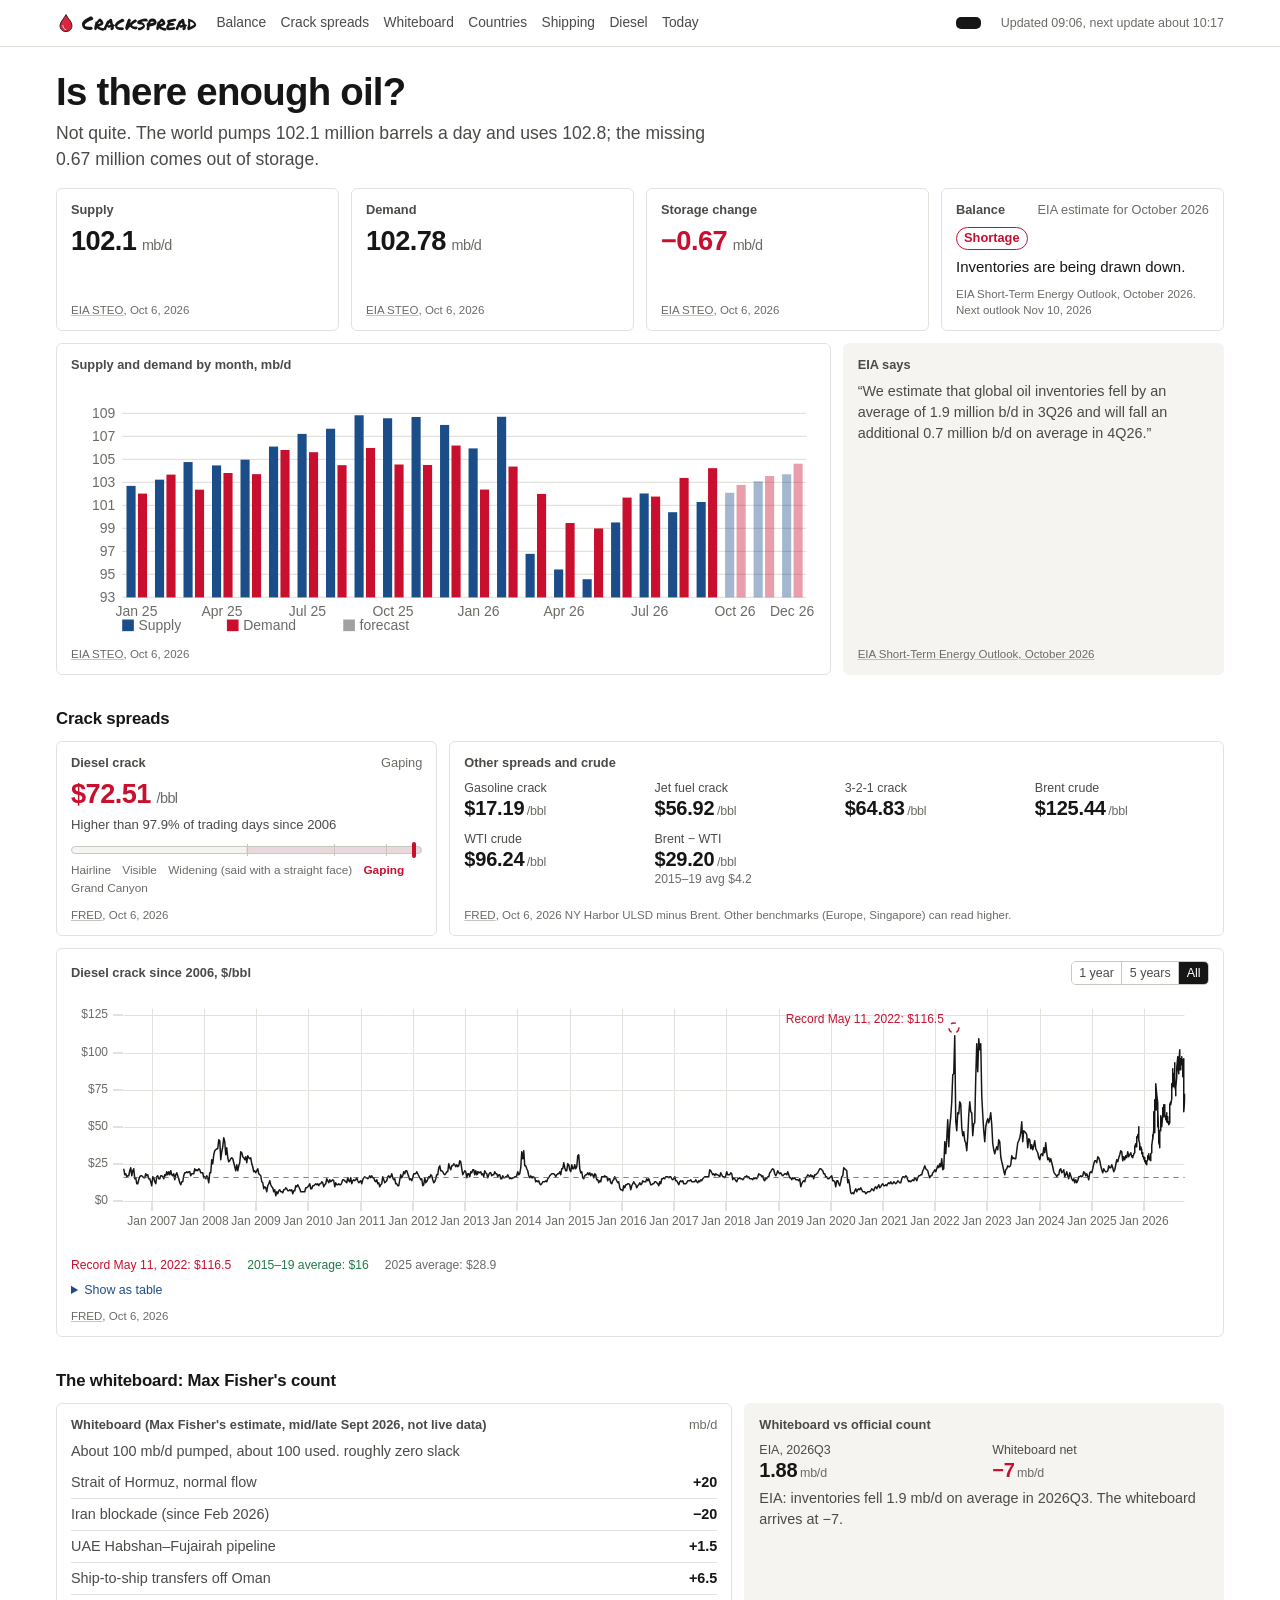
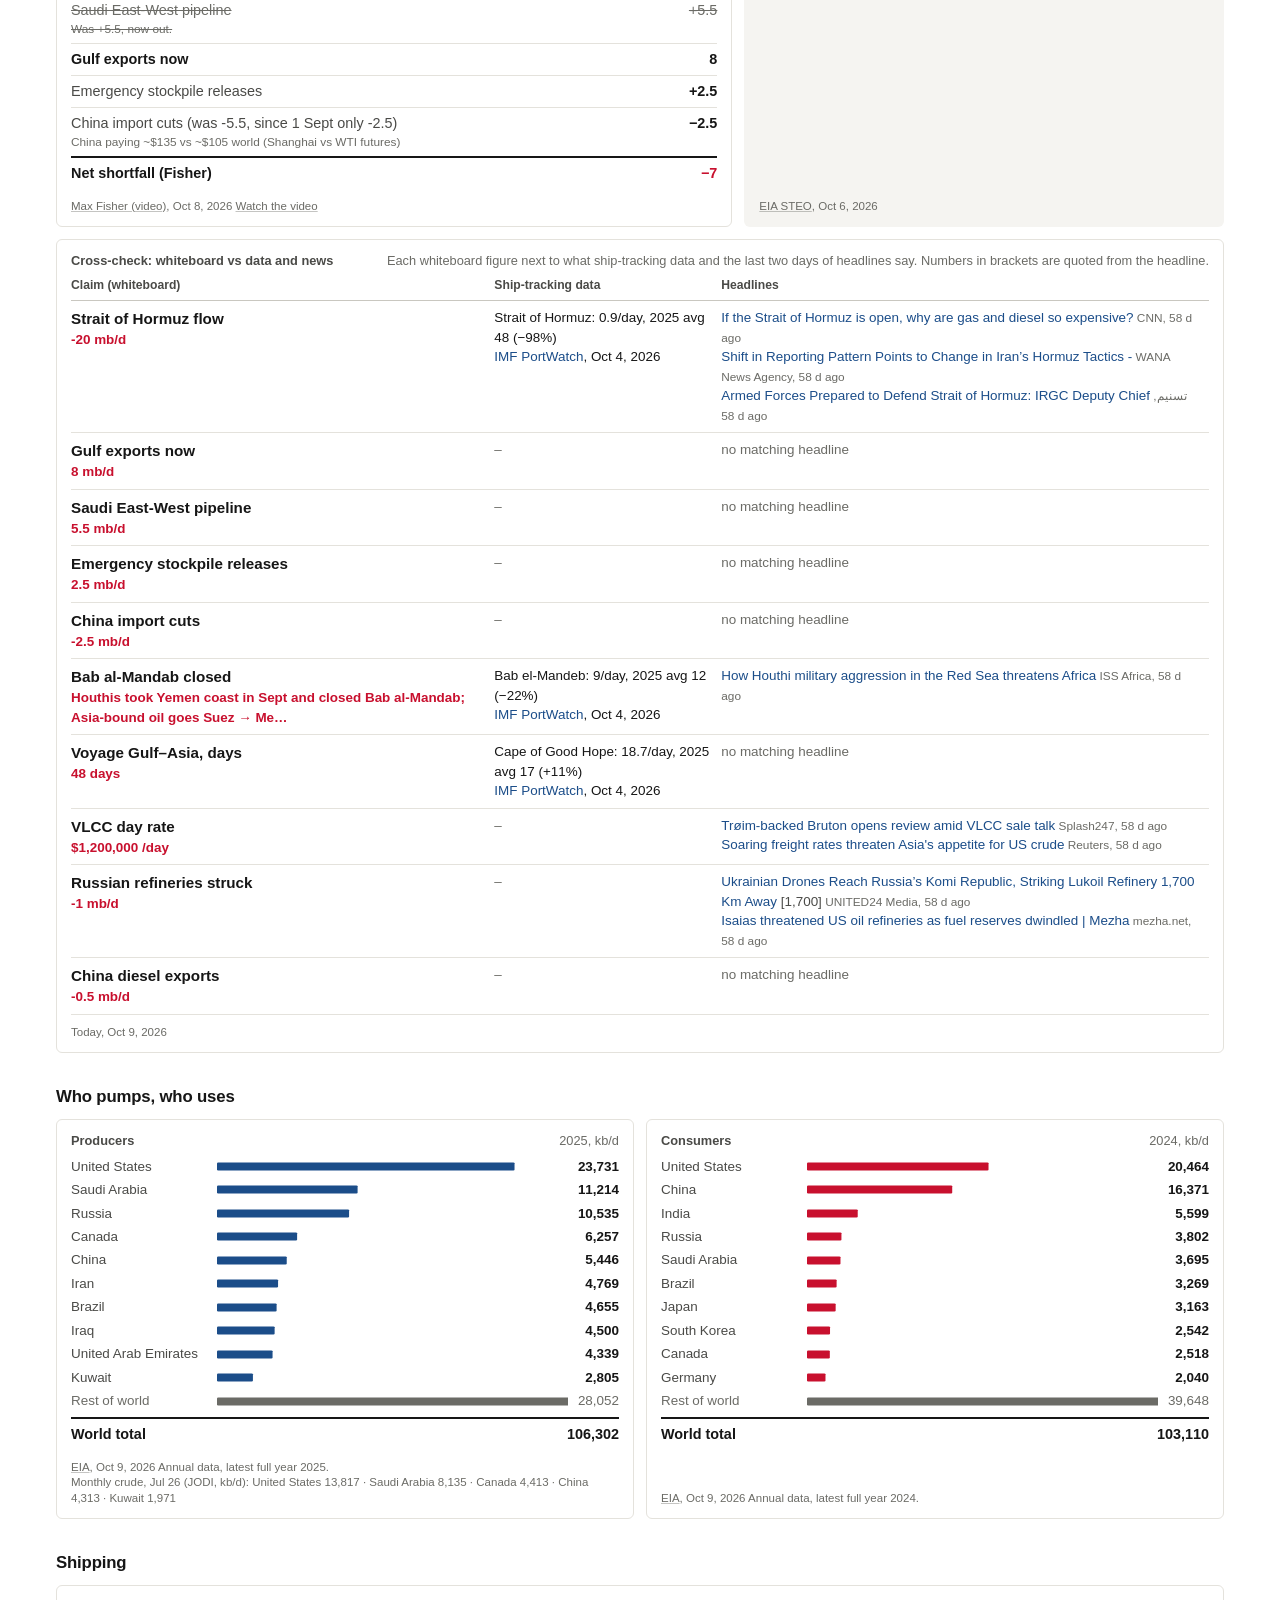
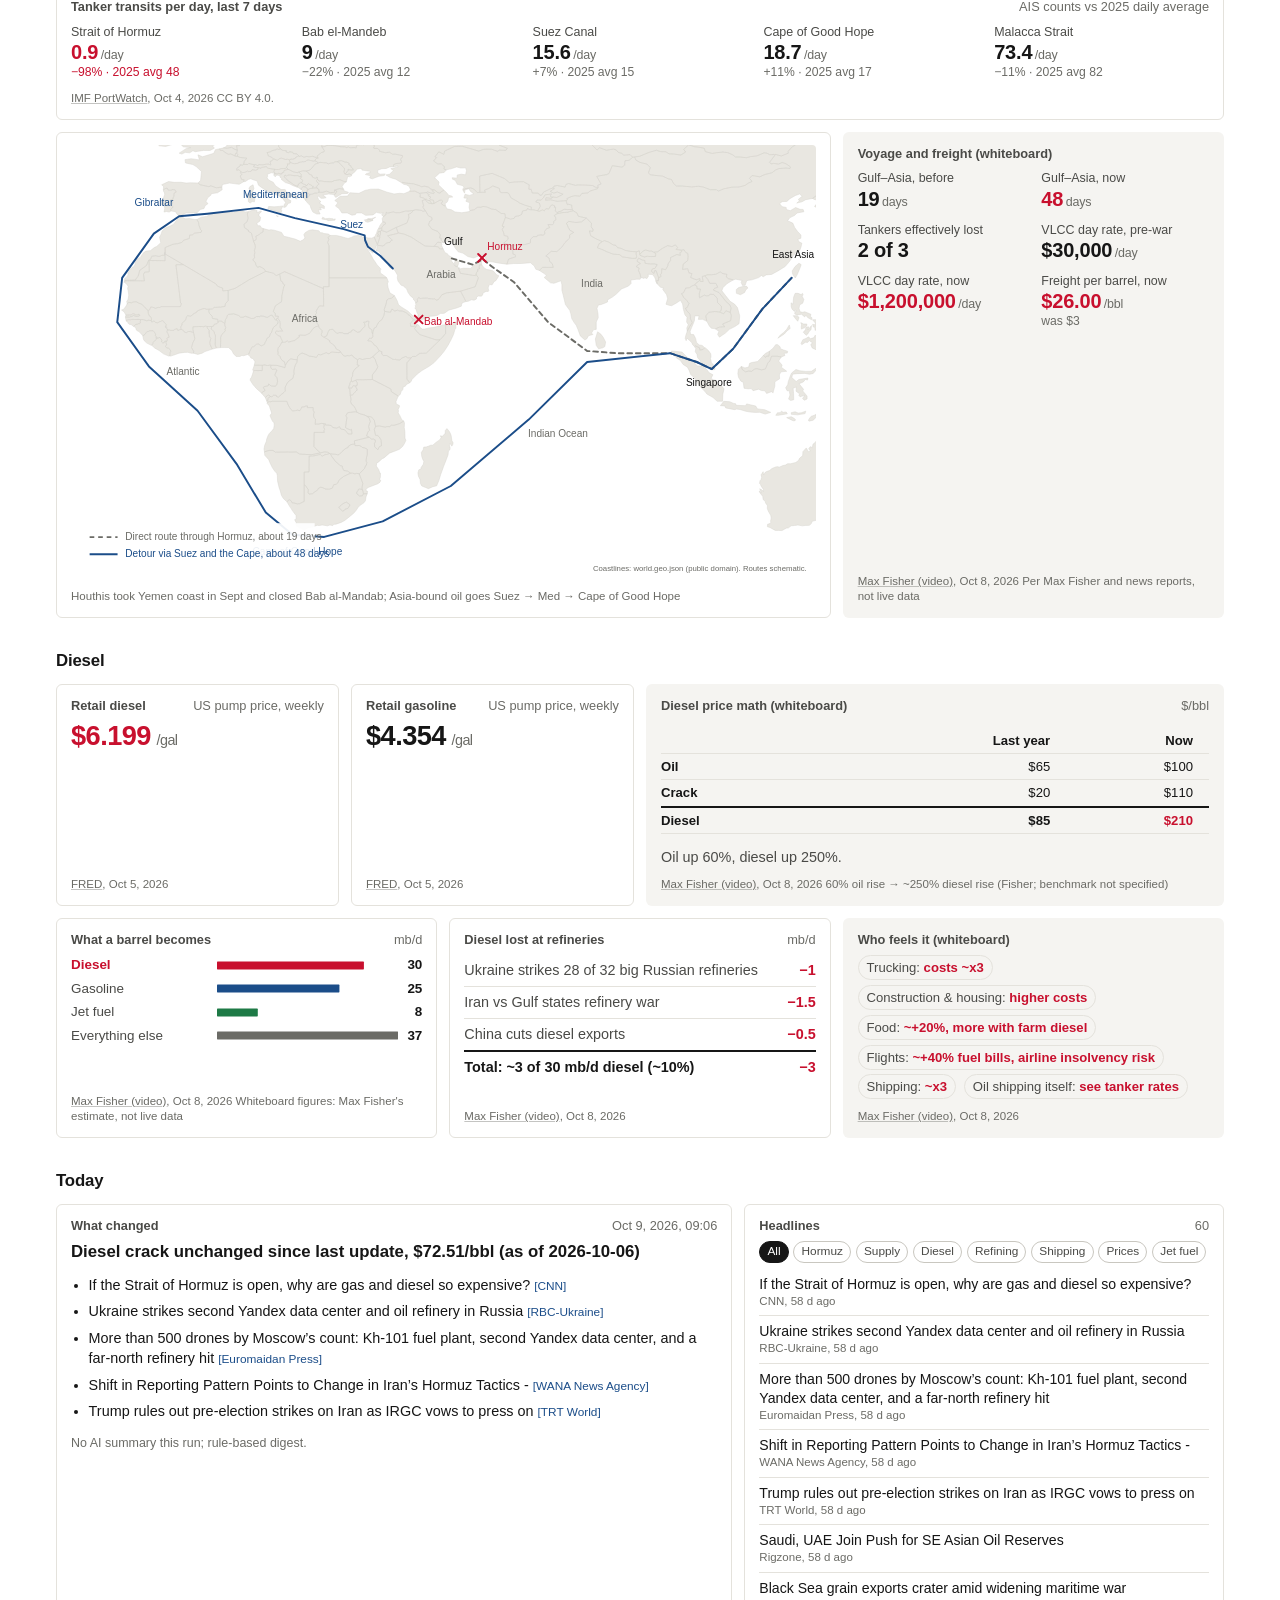
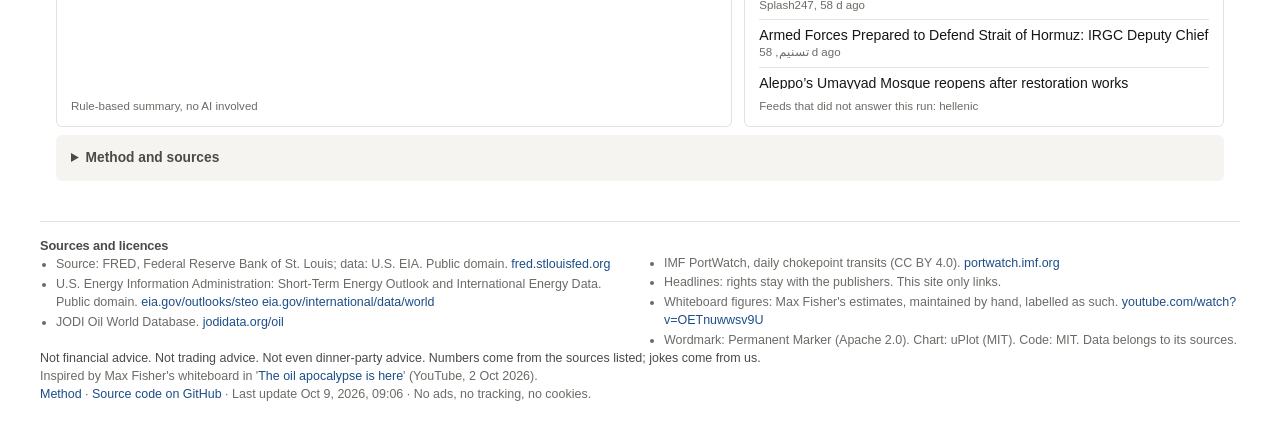
==== commit 3931b6e7: "Cross-check whiteboard claims against PortWatch and headlines; donate button; local-time display - f" ====
--- a/site/index.html
+++ b/site/index.html
@@ -33,6 +33,7 @@
     <div class="wrap bar">
       <a class="brand" href="./"><img src="./favicon.svg" alt="" width="20" height="20"><span id="brand-name"></span></a>
       <nav id="toc" class="toc" aria-label="Sections"></nav>
+      <a id="donate-nav" class="btn btn-sm" hidden></a>
       <p class="updated" id="masthead-updated"></p>
       <nav id="lang-nav" class="lang" hidden></nav>
     </div>
--- a/site/css/style.css
+++ b/site/css/style.css
@@ -53,6 +53,8 @@
 .toc { display: flex; flex-wrap: wrap; gap: 0.1rem 0.9rem; font-size: 0.86rem; }
 .toc a { color: var(--ink-soft); }
 .toc a:hover { color: var(--ink); }
+.btn-sm { margin-left: auto; font-size: 0.78rem; padding: 0.3em 0.75em; }
+.btn-sm + .updated { margin-left: 0; }
 .updated { margin-left: auto; font-size: 0.78rem; color: var(--muted); white-space: nowrap; }
 .lang { font-size: 0.8rem; }
 @media (max-width: 760px) { .updated { margin-left: 0; width: 100%; order: 3; } }
@@ -199,3 +201,15 @@
 /* ---------- motion, print */
 @media (prefers-reduced-motion: reduce) { *, *::before, *::after { animation: none !important; transition: none !important; } }
 @media print { .chips, .skip, .btn, .lang, #donate, .toc { display: none !important; } .masthead { position: static; } .tile { break-inside: avoid; } }
+
+/* ---------- cross-check table */
+.xc { width: 100%; border-collapse: collapse; font-size: 0.84rem; }
+.xc th { text-align: left; font-weight: 600; color: var(--ink-soft); font-size: 0.76rem; padding: 0 0.75rem 6px 0; border-bottom: 1px solid var(--rule-strong); }
+.xc td { vertical-align: top; padding: 7px 0.75rem 7px 0; border-bottom: 1px solid var(--rule); }
+.xc td.claim b { display: block; font-size: 0.95rem; }
+.xc td.claim .wbv { color: var(--red); font-weight: 600; }
+.xc .m { display: block; }
+.xc .m .n { color: var(--ink-soft); }
+.xc .m .s { color: var(--muted); font-size: 0.74rem; }
+.xc td.none { color: var(--muted); }
+@media (max-width: 760px) { .xc thead { display: none; } .xc tr { display: grid; gap: 2px; padding: 8px 0; border-bottom: 1px solid var(--rule); } .xc td { border: 0; padding: 0; } }
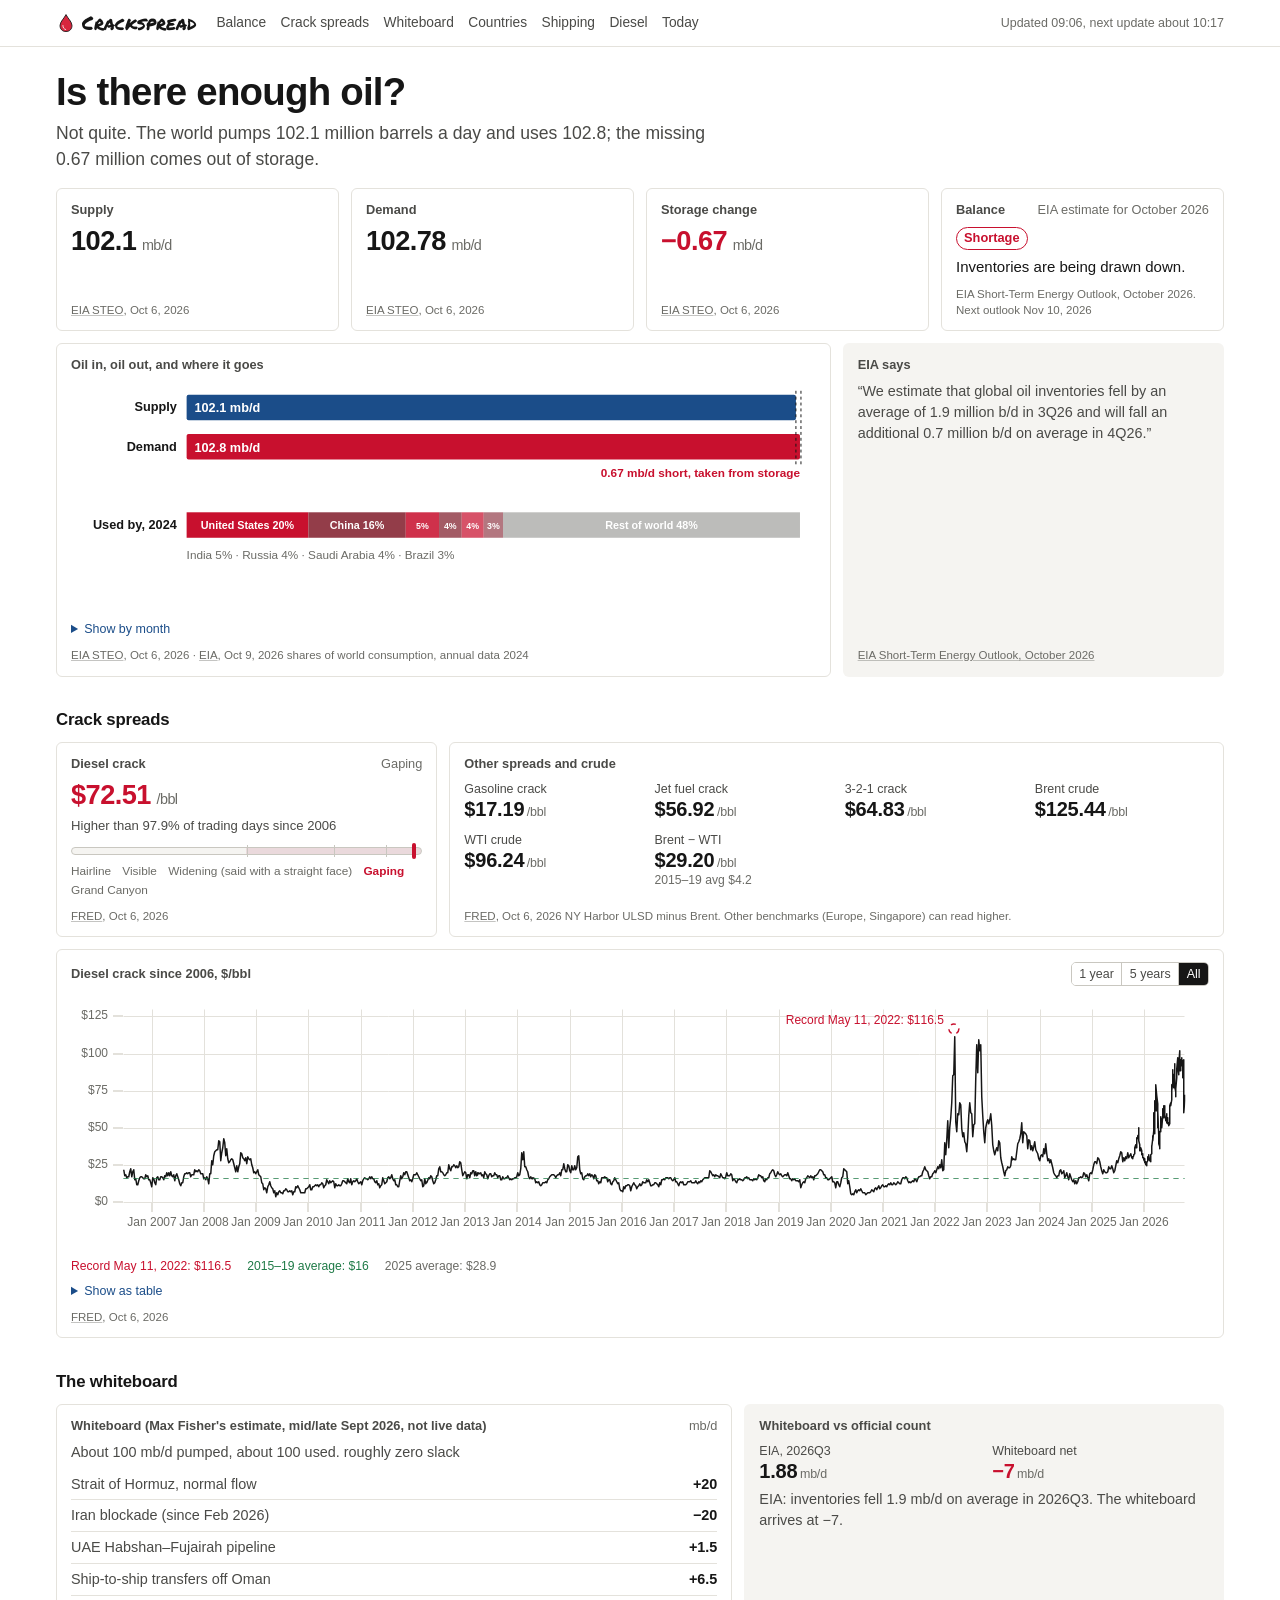
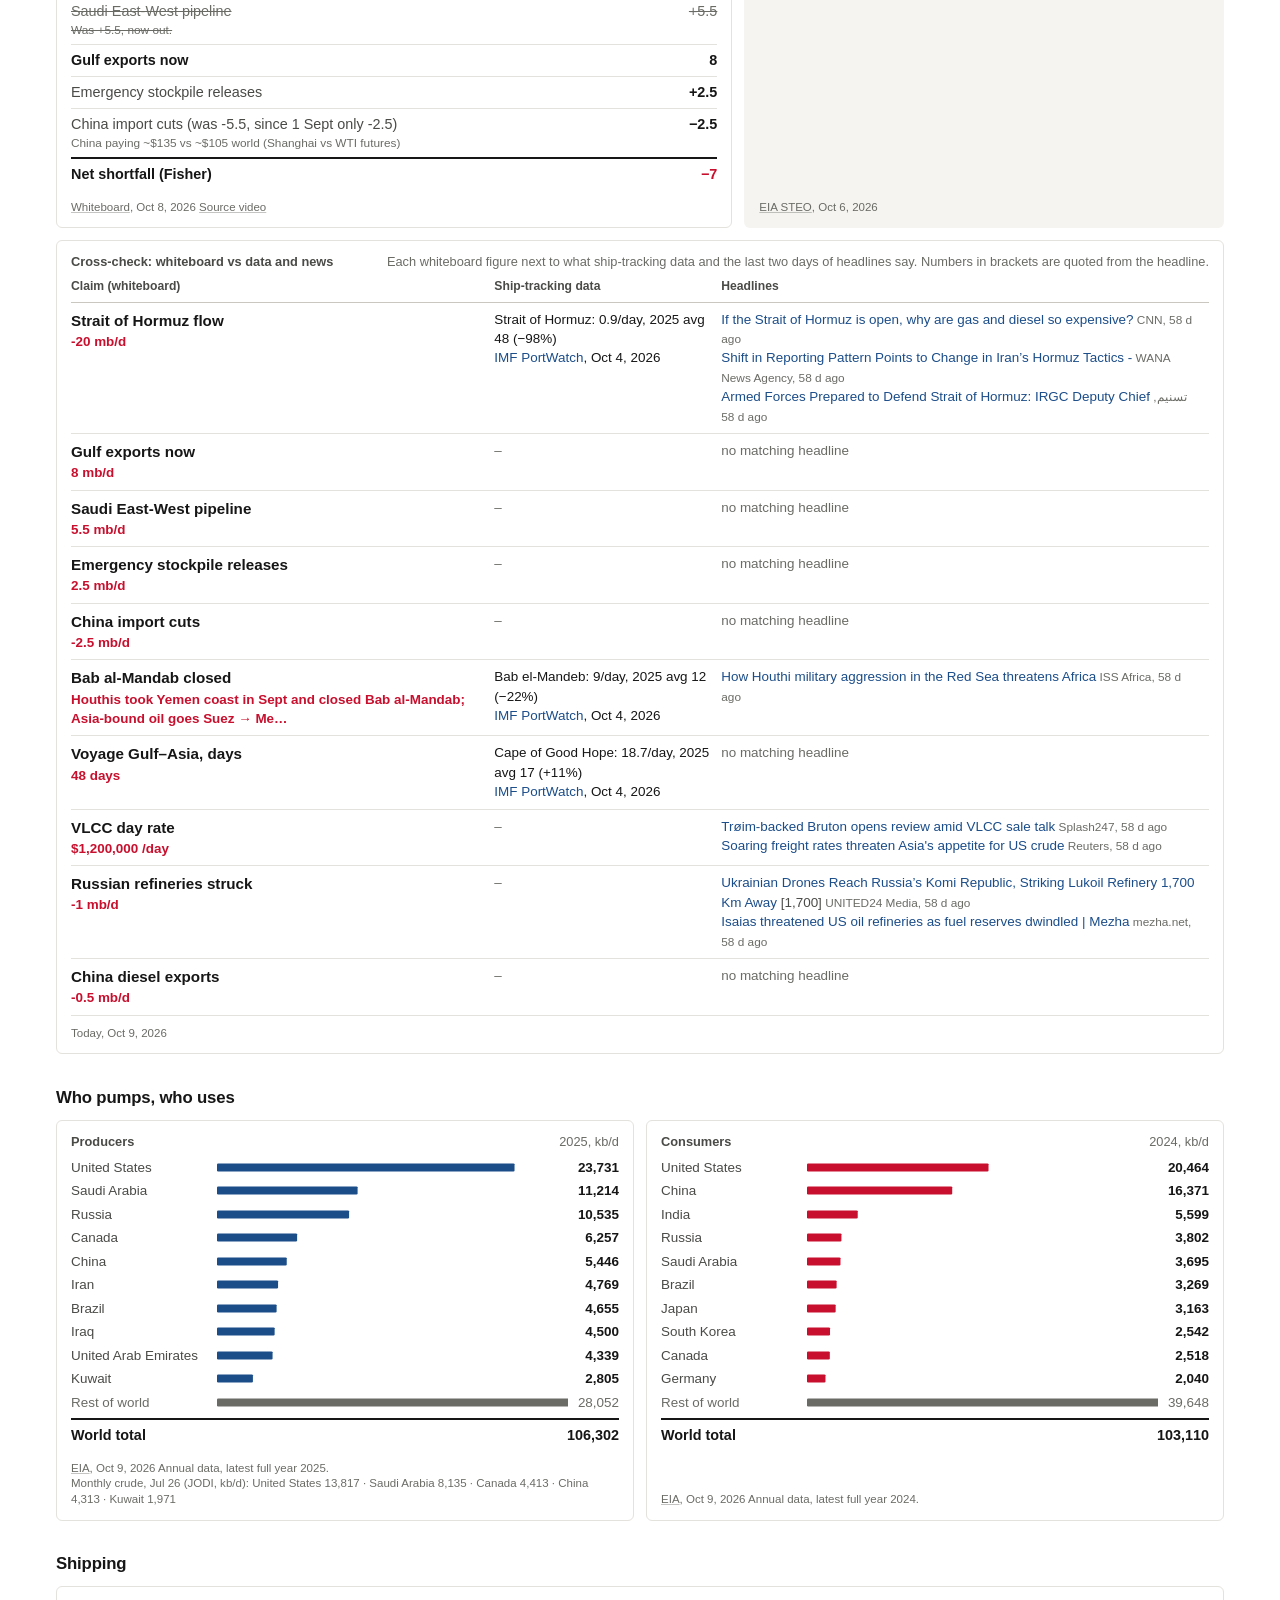
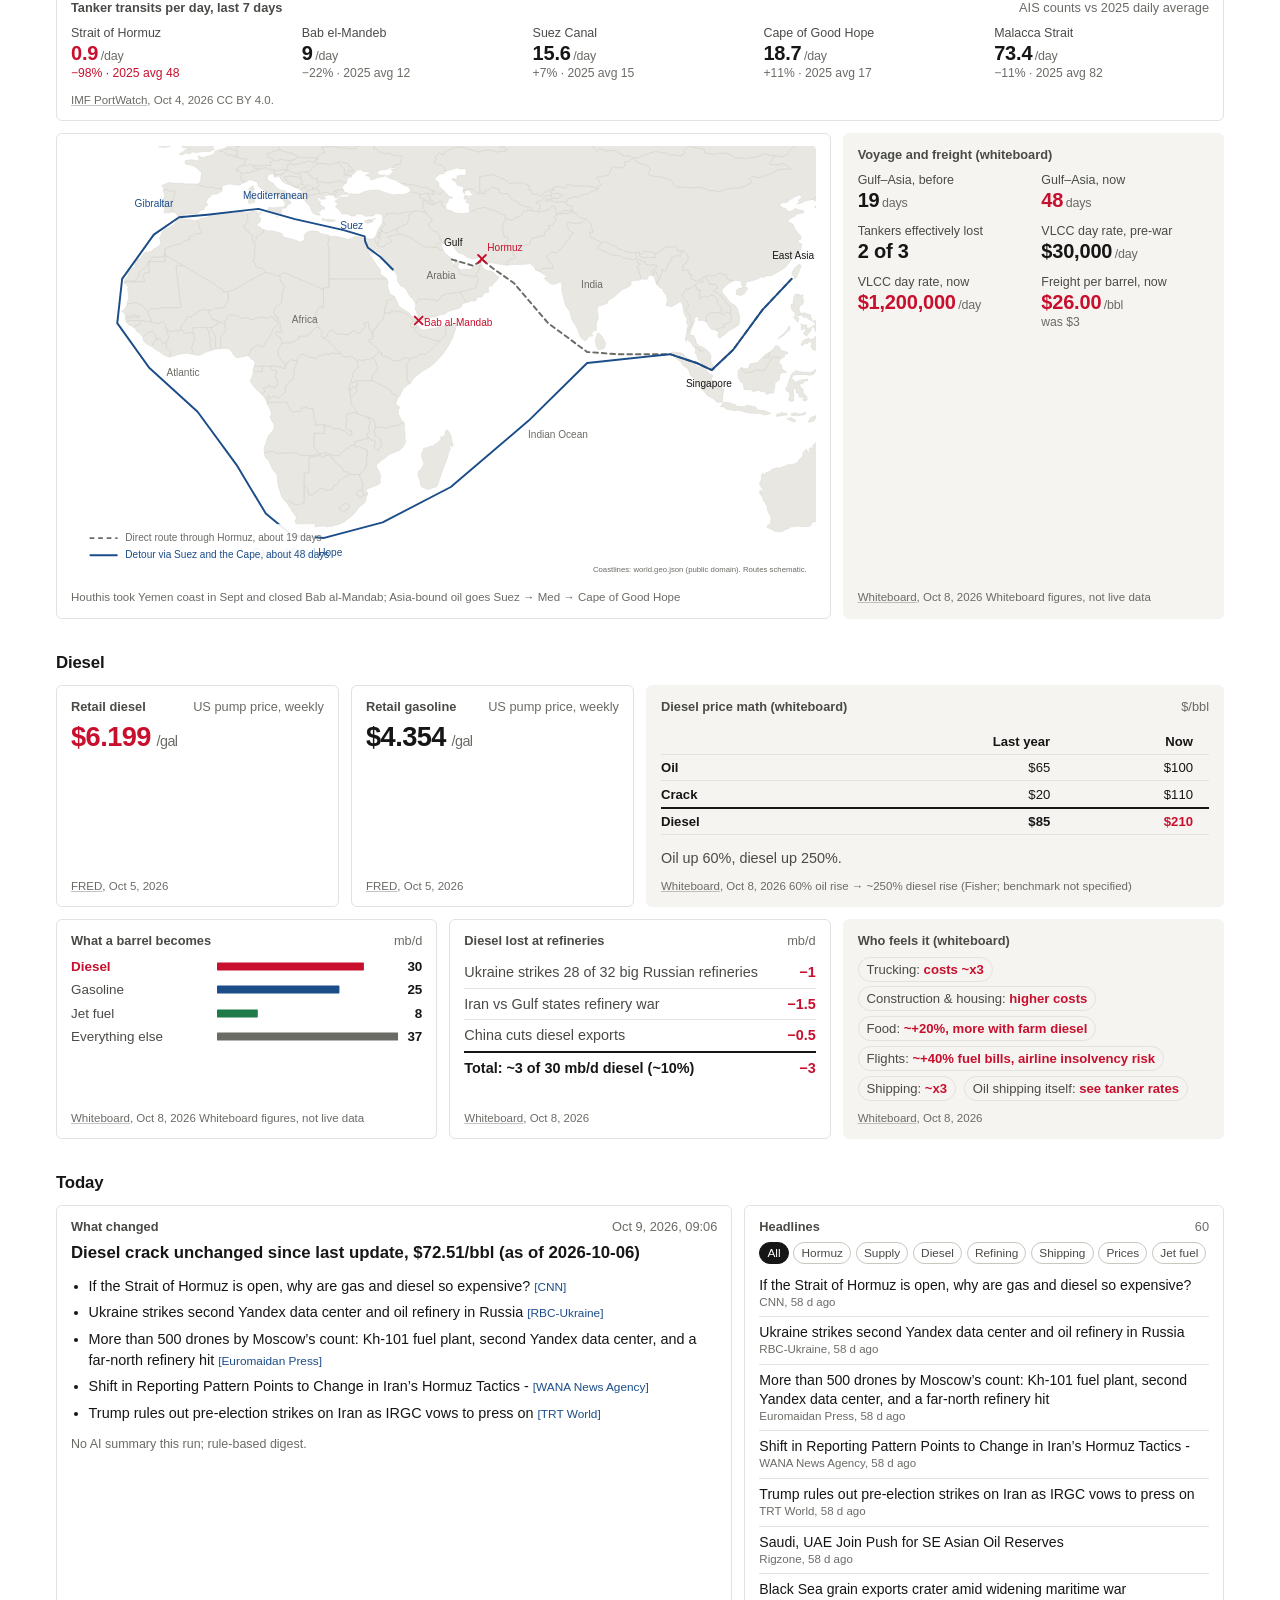
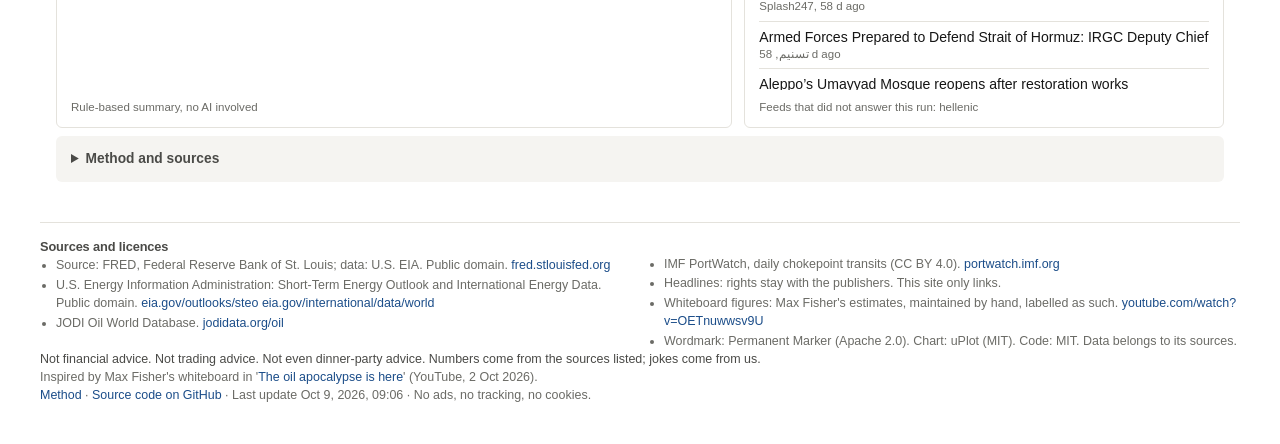
==== commit d02e6b78: "Support button moves to the footer; fix hidden elements rendering as empty buttons [hidden] now wins" ====
--- a/site/index.html
+++ b/site/index.html
@@ -33,7 +33,6 @@
     <div class="wrap bar">
       <a class="brand" href="./"><img src="./favicon.svg" alt="" width="20" height="20"><span id="brand-name"></span></a>
       <nav id="toc" class="toc" aria-label="Sections"></nav>
-      <a id="donate-nav" class="btn btn-sm" hidden></a>
       <p class="updated" id="masthead-updated"></p>
       <nav id="lang-nav" class="lang" hidden></nav>
     </div>
--- a/site/css/style.css
+++ b/site/css/style.css
@@ -31,6 +31,7 @@
 }
 
 * { box-sizing: border-box; }
+[hidden] { display: none !important; }
 html { -webkit-text-size-adjust: 100%; scroll-padding-top: 56px; }
 body { margin: 0; color: var(--ink); background: var(--paper); font-family: var(--sans); font-size: 15px; line-height: 1.45; overflow-x: hidden; }
 img, svg { max-width: 100%; height: auto; }
@@ -53,8 +54,6 @@
 .toc { display: flex; flex-wrap: wrap; gap: 0.1rem 0.9rem; font-size: 0.86rem; }
 .toc a { color: var(--ink-soft); }
 .toc a:hover { color: var(--ink); }
-.btn-sm { margin-left: auto; font-size: 0.78rem; padding: 0.3em 0.75em; }
-.btn-sm + .updated { margin-left: 0; }
 .updated { margin-left: auto; font-size: 0.78rem; color: var(--muted); white-space: nowrap; }
 .lang { font-size: 0.8rem; }
 @media (max-width: 760px) { .updated { margin-left: 0; width: 100%; order: 3; } }
@@ -191,6 +190,9 @@
 .btn { display: inline-block; font-weight: 600; color: var(--paper); background: var(--ink); padding: 0.45em 1em; border-radius: 5px; }
 .btn:hover { background: var(--blue); text-decoration: none; }
 footer#footer { margin-top: 2rem; padding: 1rem 0 2.5rem; border-top: 1px solid var(--rule); font-size: 0.78rem; color: var(--muted); display: grid; gap: 0.4rem; }
+.support { display: flex; flex-wrap: wrap; align-items: center; gap: 0.6rem 1rem; padding: 10px 0 4px; }
+.support .btn { font-size: 0.9rem; }
+.support .fine { color: var(--muted); }
 footer#footer h2 { font-size: 0.8rem; padding-top: 0; margin: 0; color: var(--ink-soft); }
 .sources { padding-left: 1rem; margin: 0; columns: 2; column-gap: 2rem; }
 .sources li { break-inside: avoid; margin: 0.1rem 0; }
